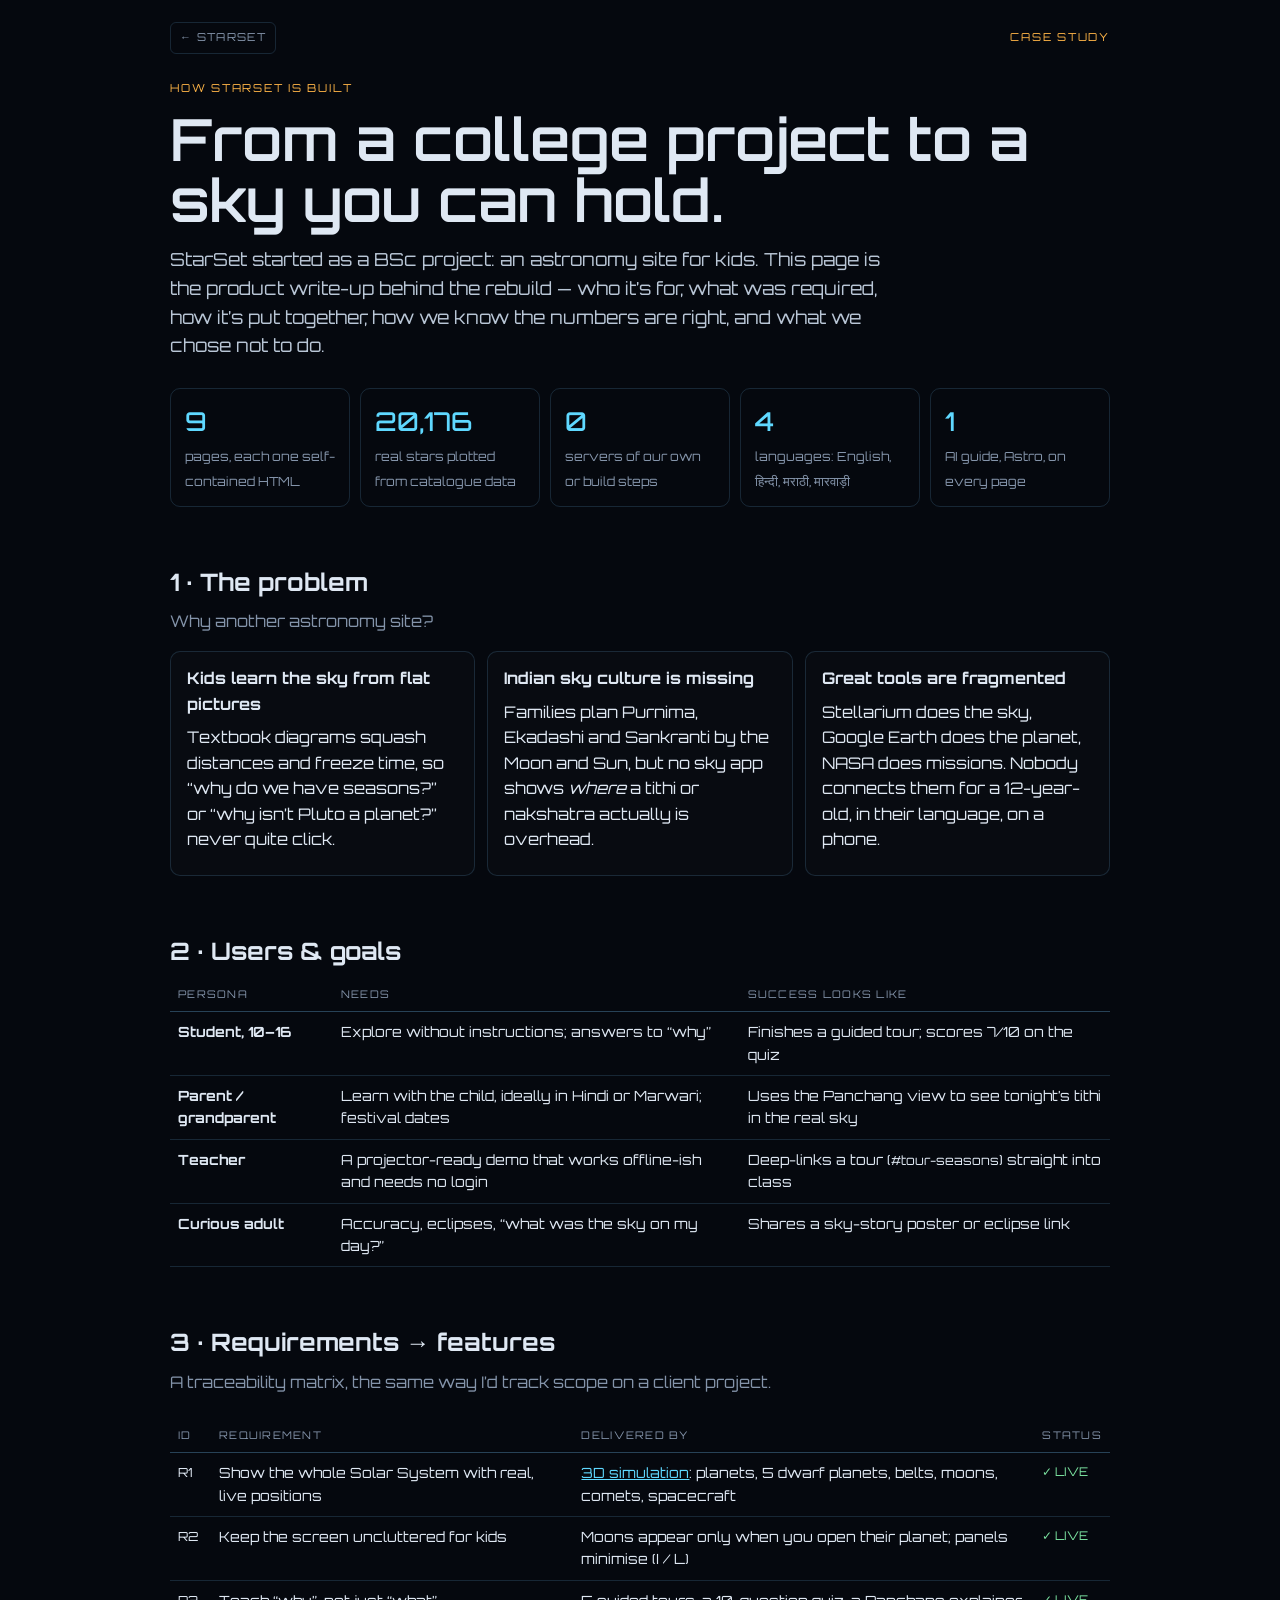
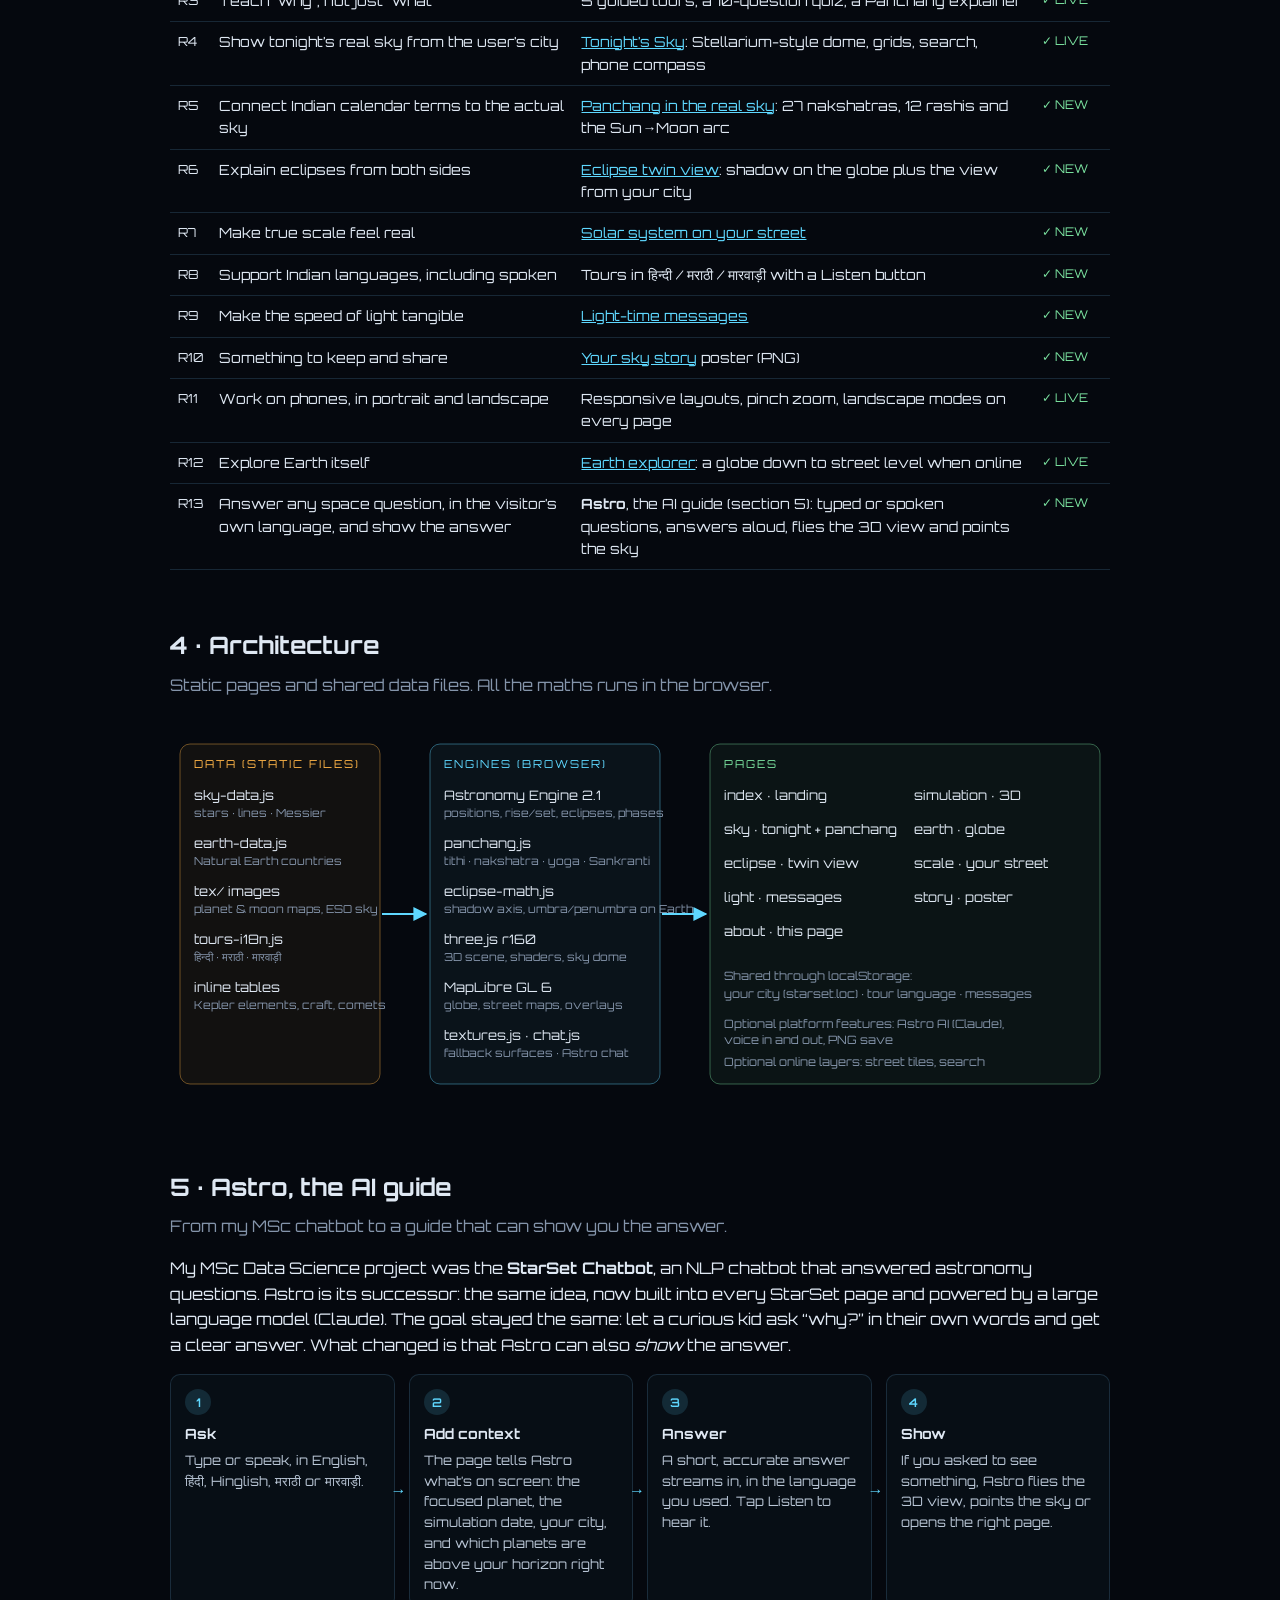
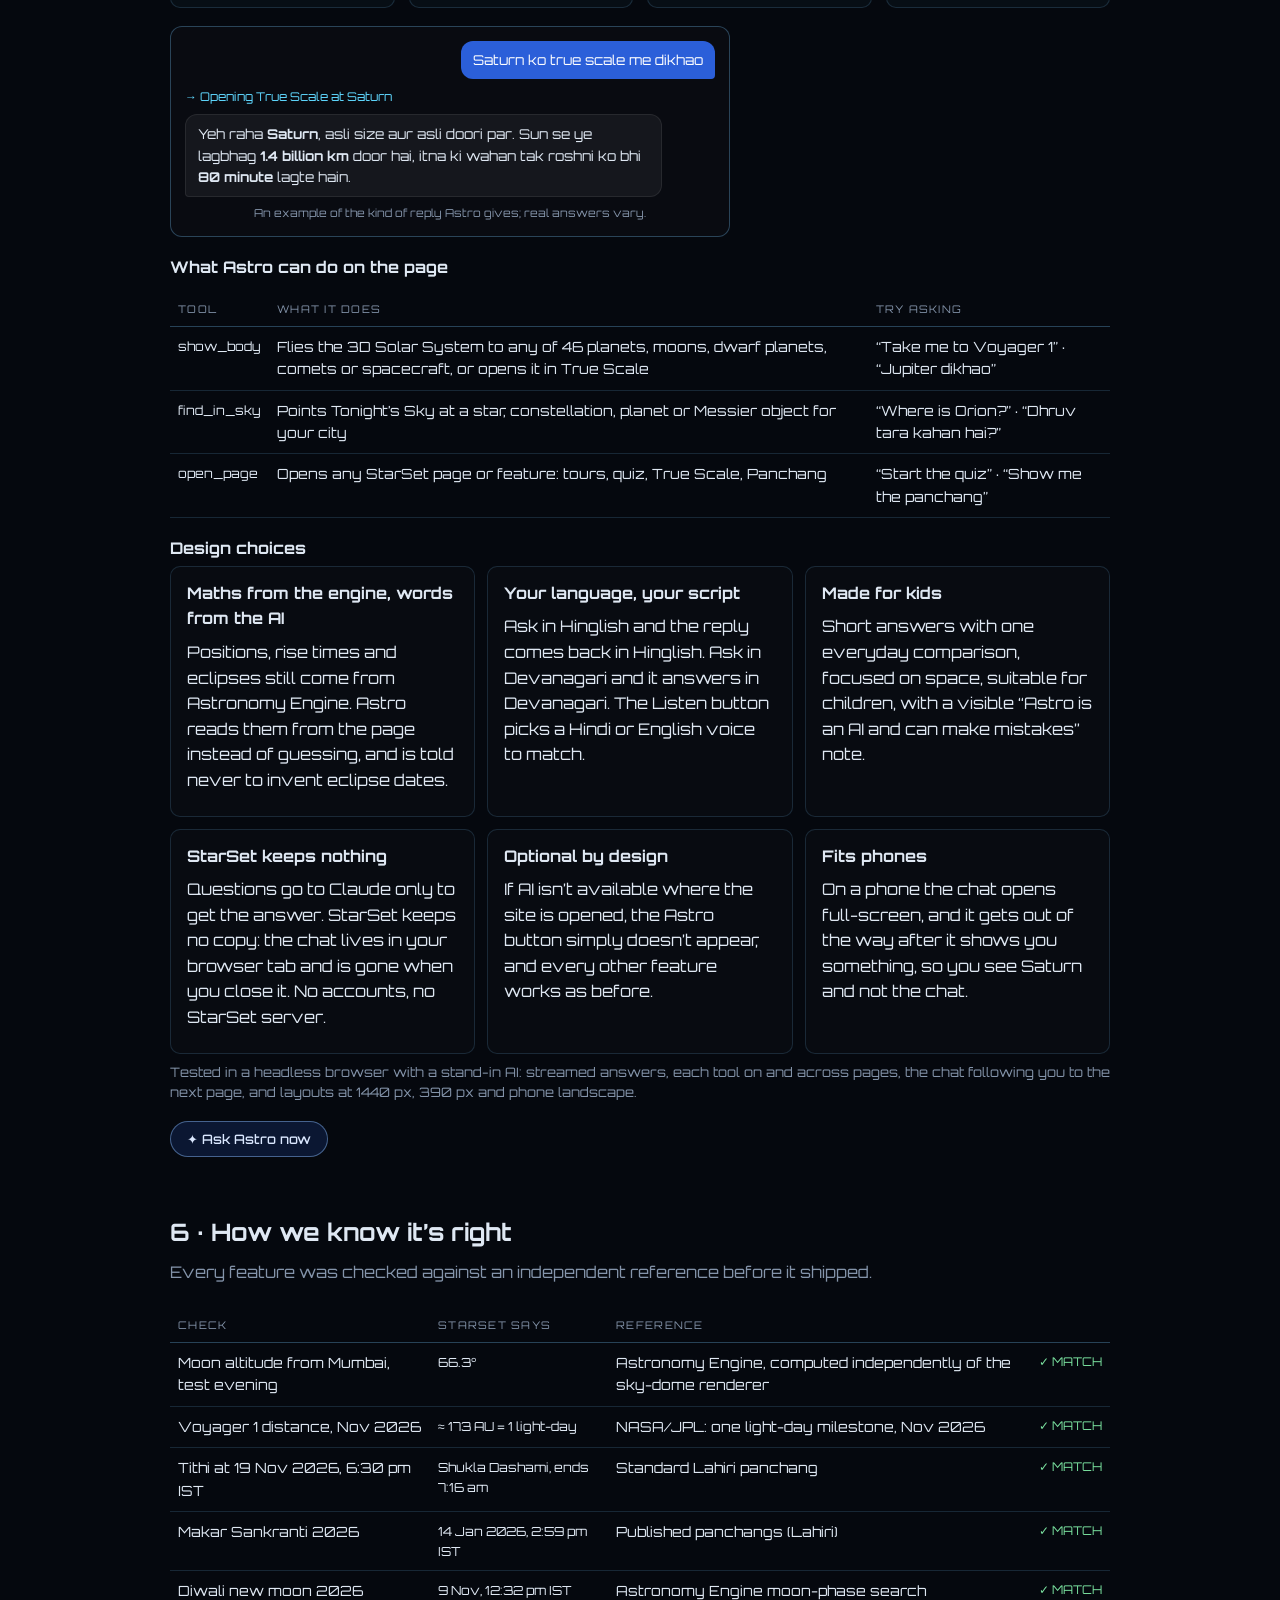
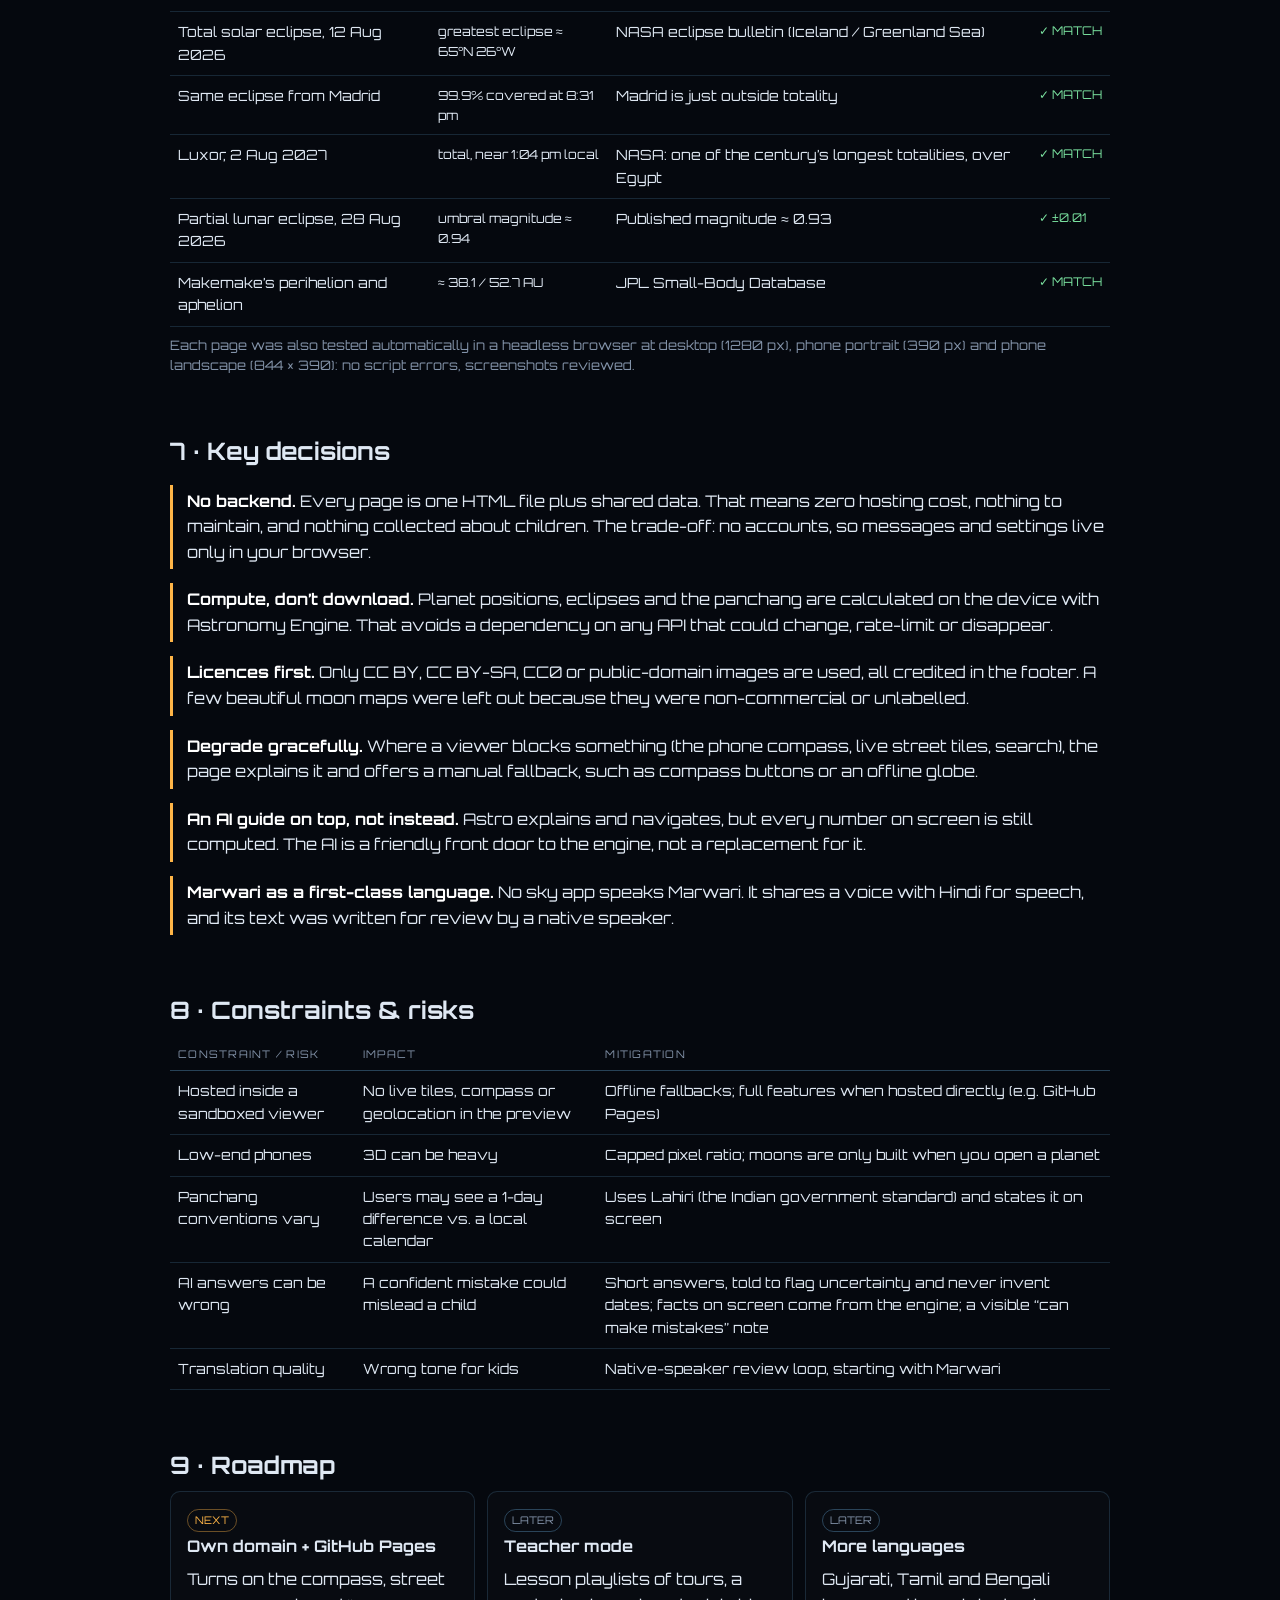
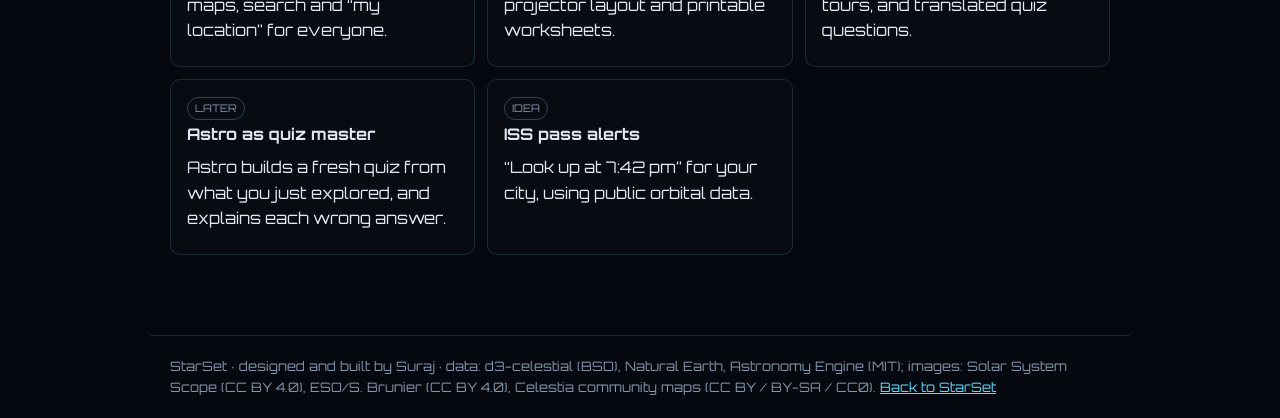
==== about.html @ 1d3ebfc8 "StarSet: educational astronomy website 3D Solar System at real positions, True Scale mode, Tonight's" ====
<!DOCTYPE html>
<html lang="en">
<head>
<meta charset="utf-8">
<meta name="viewport" content="width=device-width, initial-scale=1">
<title>How StarSet is built — a case study</title>
<link rel="preconnect" href="https://fonts.googleapis.com">
<link rel="preconnect" href="https://fonts.gstatic.com" crossorigin>
<link href="https://fonts.googleapis.com/css2?family=Orbitron:wght@400;500;600;700;800;900&display=swap" rel="stylesheet">
<style>
:root{--line:rgba(120,200,255,.16);--line2:rgba(120,200,255,.3);--amber:#ffb547;--cyan:#5fd8ff;--green:#7be3a0;--text:#dfe8f3;--muted:#8494aa;
  --mono:'Orbitron',sans-serif;--sans:'Orbitron',sans-serif}
*{box-sizing:border-box;margin:0;padding:0}
body{background:#05080e;color:var(--text);font-family:var(--sans);line-height:1.6}
a{color:var(--cyan)}
header{max-width:980px;margin:0 auto;padding:22px 20px 10px;display:flex;gap:10px;align-items:center}
.nb{font-family:var(--mono);font-size:11px;letter-spacing:.12em;color:var(--muted);text-decoration:none;padding:6px 9px;border:1px solid var(--line);border-radius:6px}
main{max-width:980px;margin:0 auto;padding:10px 20px 80px}
.tag{font-family:var(--mono);font-size:11px;letter-spacing:.16em;text-transform:uppercase;color:var(--amber)}
h1{font-family:Orbitron,sans-serif;font-weight:600;font-size:clamp(34px,6vw,58px);line-height:1.05;margin:10px 0 14px}
.lede{font-size:18px;color:#b9c6d6;max-width:720px}
h2{font-size:24px;margin:56px 0 6px} h2+p.sub{color:var(--muted);margin-bottom:16px}
h3{font-size:16px;margin:18px 0 4px}
p{margin:8px 0} ul{margin:8px 0 8px 20px}
.kpis{display:grid;grid-template-columns:repeat(auto-fit,minmax(150px,1fr));gap:10px;margin:28px 0}
.kpi{border:1px solid var(--line);border-radius:10px;padding:12px 14px}
.kpi b{display:block;font-family:var(--mono);font-size:26px;color:var(--cyan);font-weight:500}
.kpi span{font-size:12.5px;color:var(--muted)}
.cards{display:grid;grid-template-columns:repeat(auto-fit,minmax(260px,1fr));gap:12px}
.card{border:1px solid var(--line);border-radius:10px;padding:14px 16px;background:rgba(255,255,255,.015)}
.card h3{margin-top:0}
table{width:100%;border-collapse:collapse;font-size:14px;margin-top:8px}
th{font-family:var(--mono);font-size:10.5px;letter-spacing:.12em;text-transform:uppercase;color:var(--muted);text-align:left;font-weight:400;padding:8px;border-bottom:1px solid var(--line2)}
td{padding:9px 8px;border-bottom:1px solid var(--line);vertical-align:top}
td code,.mono{font-family:var(--mono);font-size:12.5px}
.ok{color:var(--green);font-family:var(--mono);font-size:12px;white-space:nowrap}
.scroll{overflow-x:auto}
.pill{display:inline-block;font-family:var(--mono);font-size:10.5px;padding:2px 7px;border-radius:20px;border:1px solid var(--line2);color:var(--muted);margin:2px 4px 2px 0}
.pill.m{color:var(--amber);border-color:rgba(255,181,71,.4)}
svg text{font-family:var(--sans)}
.dec{border-left:3px solid var(--amber);padding:4px 0 4px 14px;margin:14px 0}
.dec b{color:#fff}

.flow{display:grid;grid-template-columns:repeat(4,1fr);gap:14px;margin:16px 0 6px;counter-reset:st}
.step{position:relative;border:1px solid var(--line);border-radius:10px;padding:14px 14px 12px;background:rgba(95,216,255,.03)}
.step::before{counter-increment:st;content:counter(st);display:grid;place-items:center;width:26px;height:26px;border-radius:50%;background:rgba(95,216,255,.14);color:var(--cyan);font:600 12px var(--mono);margin-bottom:8px}
.step:not(:last-child)::after{content:'→';position:absolute;right:-13px;top:50%;transform:translateY(-50%);color:var(--cyan);font-size:16px}
.step h3{margin:0 0 4px;font-size:14px} .step p{margin:0;font-size:13px;color:#b9c6d6}
.chatdemo{margin:18px 0 8px;border:1px solid var(--line2);border-radius:12px;padding:14px;background:rgba(10,13,19,.8);max-width:560px;display:flex;flex-direction:column;gap:8px;font-size:13.5px}
.chatdemo .q{align-self:flex-end;background:#2b5fd9;color:#fff;padding:8px 12px;border-radius:12px 12px 4px 12px;max-width:85%}
.chatdemo .did{color:var(--cyan);font-size:12px} .chatdemo .a{align-self:flex-start;background:rgba(255,255,255,.05);border:1px solid rgba(255,255,255,.08);padding:8px 12px;border-radius:12px 12px 12px 4px;max-width:90%}
.chatdemo small{color:var(--muted);font-size:11px;text-align:center}
.tryastro{display:inline-flex;align-items:center;gap:8px;margin-top:10px;padding:9px 16px;border-radius:999px;border:1px solid rgba(140,190,255,.45);background:rgba(43,95,217,.18);color:#dbe8ff;font:500 13px var(--sans);cursor:pointer}
.tryastro:hover{background:rgba(43,95,217,.32)}
@media (max-width:760px){ .flow{grid-template-columns:1fr 1fr} .step:nth-child(2)::after{display:none} }
@media (max-width:460px){ .flow{grid-template-columns:1fr} .step::after{display:none} }
footer{max-width:980px;margin:0 auto;padding:20px;color:var(--muted);font-size:13px;border-top:1px solid var(--line)}
</style>
<style>@view-transition{navigation:auto}::view-transition-old(root),::view-transition-new(root){animation-duration:.28s}</style>
<script type="speculationrules">{"prefetch":[{"source":"document","where":{"href_matches":"*.html"},"eagerness":"moderate"}]}</script>
<script src="perf.js" defer></script>
<script src="chat.js" defer></script>
</head>
<body>
<header><a class="nb" href="index.html">← STARSET</a><span class="tag" style="margin-left:auto">Case study</span></header>
<main>
  <span class="tag">How StarSet is built</span>
  <h1>From a college project to a sky you can hold.</h1>
  <p class="lede">StarSet started as a BSc project: an astronomy site for kids. This page is the product write-up behind the rebuild — who it’s for, what was required, how it’s put together, how we know the numbers are right, and what we chose not to do.</p>

  <div class="kpis">
    <div class="kpi"><b>9</b><span>pages, each one self-contained HTML</span></div>
    <div class="kpi"><b>20,176</b><span>real stars plotted from catalogue data</span></div>
    <div class="kpi"><b>0</b><span>servers of our own or build steps</span></div>
    <div class="kpi"><b>4</b><span>languages: English, हिन्दी, मराठी, मारवाड़ी</span></div>
    <div class="kpi"><b>1</b><span>AI guide, Astro, on every page</span></div>
  </div>

  <h2>1 · The problem</h2>
  <p class="sub">Why another astronomy site?</p>
  <div class="cards">
    <div class="card"><h3>Kids learn the sky from flat pictures</h3><p>Textbook diagrams squash distances and freeze time, so “why do we have seasons?” or “why isn’t Pluto a planet?” never quite click.</p></div>
    <div class="card"><h3>Indian sky culture is missing</h3><p>Families plan Purnima, Ekadashi and Sankranti by the Moon and Sun, but no sky app shows <i>where</i> a tithi or nakshatra actually is overhead.</p></div>
    <div class="card"><h3>Great tools are fragmented</h3><p>Stellarium does the sky, Google Earth does the planet, NASA does missions. Nobody connects them for a 12-year-old, in their language, on a phone.</p></div>
  </div>

  <h2>2 · Users & goals</h2>
  <table>
    <thead><tr><th>Persona</th><th>Needs</th><th>Success looks like</th></tr></thead>
    <tbody>
      <tr><td><b>Student, 10–16</b></td><td>Explore without instructions; answers to “why”</td><td>Finishes a guided tour; scores 7/10 on the quiz</td></tr>
      <tr><td><b>Parent / grandparent</b></td><td>Learn with the child, ideally in Hindi or Marwari; festival dates</td><td>Uses the Panchang view to see tonight’s tithi in the real sky</td></tr>
      <tr><td><b>Teacher</b></td><td>A projector-ready demo that works offline-ish and needs no login</td><td>Deep-links a tour (<code>#tour-seasons</code>) straight into class</td></tr>
      <tr><td><b>Curious adult</b></td><td>Accuracy, eclipses, “what was the sky on my day?”</td><td>Shares a sky-story poster or eclipse link</td></tr>
    </tbody>
  </table>

  <h2>3 · Requirements → features</h2>
  <p class="sub">A traceability matrix, the same way I’d track scope on a client project.</p>
  <div class="scroll"><table>
    <thead><tr><th>ID</th><th>Requirement</th><th>Delivered by</th><th>Status</th></tr></thead>
    <tbody>
      <tr><td class="mono">R1</td><td>Show the whole Solar System with real, live positions</td><td><a href="simulation.html">3D simulation</a>: planets, 5 dwarf planets, belts, moons, comets, spacecraft</td><td class="ok">✓ LIVE</td></tr>
      <tr><td class="mono">R2</td><td>Keep the screen uncluttered for kids</td><td>Moons appear only when you open their planet; panels minimise (I / L)</td><td class="ok">✓ LIVE</td></tr>
      <tr><td class="mono">R3</td><td>Teach “why”, not just “what”</td><td>5 guided tours, a 10-question quiz, a Panchang explainer</td><td class="ok">✓ LIVE</td></tr>
      <tr><td class="mono">R4</td><td>Show tonight’s real sky from the user’s city</td><td><a href="sky.html">Tonight’s Sky</a>: Stellarium-style dome, grids, search, phone compass</td><td class="ok">✓ LIVE</td></tr>
      <tr><td class="mono">R5</td><td>Connect Indian calendar terms to the actual sky</td><td><a href="sky.html#panchang">Panchang in the real sky</a>: 27 nakshatras, 12 rashis and the Sun→Moon arc</td><td class="ok">✓ NEW</td></tr>
      <tr><td class="mono">R6</td><td>Explain eclipses from both sides</td><td><a href="eclipse.html">Eclipse twin view</a>: shadow on the globe plus the view from your city</td><td class="ok">✓ NEW</td></tr>
      <tr><td class="mono">R7</td><td>Make true scale feel real</td><td><a href="scale.html">Solar system on your street</a></td><td class="ok">✓ NEW</td></tr>
      <tr><td class="mono">R8</td><td>Support Indian languages, including spoken</td><td>Tours in हिन्दी / मराठी / मारवाड़ी with a Listen button</td><td class="ok">✓ NEW</td></tr>
      <tr><td class="mono">R9</td><td>Make the speed of light tangible</td><td><a href="light.html">Light-time messages</a></td><td class="ok">✓ NEW</td></tr>
      <tr><td class="mono">R10</td><td>Something to keep and share</td><td><a href="story.html">Your sky story</a> poster (PNG)</td><td class="ok">✓ NEW</td></tr>
      <tr><td class="mono">R11</td><td>Work on phones, in portrait and landscape</td><td>Responsive layouts, pinch zoom, landscape modes on every page</td><td class="ok">✓ LIVE</td></tr>
      <tr><td class="mono">R12</td><td>Explore Earth itself</td><td><a href="earth.html">Earth explorer</a>: a globe down to street level when online</td><td class="ok">✓ LIVE</td></tr>
      <tr><td class="mono">R13</td><td>Answer any space question, in the visitor’s own language, and show the answer</td><td><b>Astro</b>, the AI guide (section 5): typed or spoken questions, answers aloud, flies the 3D view and points the sky</td><td class="ok">✓ NEW</td></tr>
    </tbody>
  </table></div>

  <h2>4 · Architecture</h2>
  <p class="sub">Static pages and shared data files. All the maths runs in the browser.</p>
  <svg viewBox="0 0 940 380" role="img" aria-label="Architecture diagram" style="width:100%;height:auto;margin-top:10px">
    <defs><marker id="ar" viewBox="0 0 10 10" refX="9" refY="5" markerWidth="7" markerHeight="7" orient="auto"><path d="M0,0L10,5L0,10z" fill="#5fd8ff"/></marker></defs>
    <g font-size="13" fill="#dfe8f3">
      <rect x="10" y="20" width="200" height="340" rx="10" fill="rgba(255,181,71,.05)" stroke="rgba(255,181,71,.4)"/>
      <text x="24" y="44" fill="#ffb547" font-family="Orbitron" font-size="11" letter-spacing="2">DATA (STATIC FILES)</text>
      <text x="24" y="76">sky-data.js</text><text x="24" y="93" fill="#8494aa" font-size="11">stars · lines · Messier</text>
      <text x="24" y="124">earth-data.js</text><text x="24" y="141" fill="#8494aa" font-size="11">Natural Earth countries</text>
      <text x="24" y="172">tex/ images</text><text x="24" y="189" fill="#8494aa" font-size="11">planet & moon maps, ESO sky</text>
      <text x="24" y="220">tours-i18n.js</text><text x="24" y="237" fill="#8494aa" font-size="11">हिन्दी · मराठी · मारवाड़ी</text>
      <text x="24" y="268">inline tables</text><text x="24" y="285" fill="#8494aa" font-size="11">Kepler elements, craft, comets</text>

      <rect x="260" y="20" width="230" height="340" rx="10" fill="rgba(95,216,255,.05)" stroke="rgba(95,216,255,.4)"/>
      <text x="274" y="44" fill="#5fd8ff" font-family="Orbitron" font-size="11" letter-spacing="2">ENGINES (BROWSER)</text>
      <text x="274" y="76">Astronomy Engine 2.1</text><text x="274" y="93" fill="#8494aa" font-size="11">positions, rise/set, eclipses, phases</text>
      <text x="274" y="124">panchang.js</text><text x="274" y="141" fill="#8494aa" font-size="11">tithi · nakshatra · yoga · Sankranti</text>
      <text x="274" y="172">eclipse-math.js</text><text x="274" y="189" fill="#8494aa" font-size="11">shadow axis, umbra/penumbra on Earth</text>
      <text x="274" y="220">three.js r160</text><text x="274" y="237" fill="#8494aa" font-size="11">3D scene, shaders, sky dome</text>
      <text x="274" y="268">MapLibre GL 6</text><text x="274" y="285" fill="#8494aa" font-size="11">globe, street maps, overlays</text>
      <text x="274" y="316">textures.js · chat.js</text><text x="274" y="333" fill="#8494aa" font-size="11">fallback surfaces · Astro chat</text>

      <rect x="540" y="20" width="390" height="340" rx="10" fill="rgba(123,227,160,.05)" stroke="rgba(123,227,160,.4)"/>
      <text x="554" y="44" fill="#7be3a0" font-family="Orbitron" font-size="11" letter-spacing="2">PAGES</text>
      <g font-size="13">
        <text x="554" y="76">index · landing</text><text x="744" y="76">simulation · 3D</text>
        <text x="554" y="110">sky · tonight + panchang</text><text x="744" y="110">earth · globe</text>
        <text x="554" y="144">eclipse · twin view</text><text x="744" y="144">scale · your street</text>
        <text x="554" y="178">light · messages</text><text x="744" y="178">story · poster</text>
        <text x="554" y="212">about · this page</text>
      </g>
      <text x="554" y="256" fill="#8494aa" font-size="11.5">Shared through localStorage:</text>
      <text x="554" y="274" fill="#8494aa" font-size="11.5">your city (starset.loc) · tour language · messages</text>
      <text x="554" y="304" fill="#8494aa" font-size="11.5">Optional platform features: Astro AI (Claude),</text><text x="554" y="320" fill="#8494aa" font-size="11.5">voice in and out, PNG save</text>
      <text x="554" y="342" fill="#8494aa" font-size="11.5">Optional online layers: street tiles, search</text>
      <path d="M212 190 L256 190" stroke="#5fd8ff" stroke-width="2" marker-end="url(#ar)"/>
      <path d="M492 190 L536 190" stroke="#5fd8ff" stroke-width="2" marker-end="url(#ar)"/>
    </g>
  </svg>

  <h2>5 · Astro, the AI guide</h2>
  <p class="sub">From my MSc chatbot to a guide that can show you the answer.</p>
  <p>My MSc Data Science project was the <b>StarSet Chatbot</b>, an NLP chatbot that answered astronomy questions. Astro is its successor: the same idea, now built into every StarSet page and powered by a large language model (Claude). The goal stayed the same: let a curious kid ask “why?” in their own words and get a clear answer. What changed is that Astro can also <i>show</i> the answer.</p>

  <div class="flow">
    <div class="step"><h3>Ask</h3><p>Type or speak, in English, हिंदी, Hinglish, मराठी or मारवाड़ी.</p></div>
    <div class="step"><h3>Add context</h3><p>The page tells Astro what’s on screen: the focused planet, the simulation date, your city, and which planets are above your horizon right now.</p></div>
    <div class="step"><h3>Answer</h3><p>A short, accurate answer streams in, in the language you used. Tap Listen to hear it.</p></div>
    <div class="step"><h3>Show</h3><p>If you asked to see something, Astro flies the 3D view, points the sky or opens the right page.</p></div>
  </div>

  <div class="chatdemo" aria-label="Example conversation">
    <div class="q">Saturn ko true scale me dikhao</div>
    <div class="did">→ Opening True Scale at Saturn</div>
    <div class="a">Yeh raha <b>Saturn</b>, asli size aur asli doori par. Sun se ye lagbhag <b>1.4 billion km</b> door hai, itna ki wahan tak roshni ko bhi <b>80 minute</b> lagte hain.</div>
    <small>An example of the kind of reply Astro gives; real answers vary.</small>
  </div>

  <h3>What Astro can do on the page</h3>
  <div class="scroll"><table>
    <thead><tr><th>Tool</th><th>What it does</th><th>Try asking</th></tr></thead>
    <tbody>
      <tr><td class="mono">show_body</td><td>Flies the 3D Solar System to any of 46 planets, moons, dwarf planets, comets or spacecraft, or opens it in True Scale</td><td>“Take me to Voyager 1” · “Jupiter dikhao”</td></tr>
      <tr><td class="mono">find_in_sky</td><td>Points Tonight’s Sky at a star, constellation, planet or Messier object for your city</td><td>“Where is Orion?” · “Dhruv tara kahan hai?”</td></tr>
      <tr><td class="mono">open_page</td><td>Opens any StarSet page or feature: tours, quiz, True Scale, Panchang</td><td>“Start the quiz” · “Show me the panchang”</td></tr>
    </tbody>
  </table></div>

  <h3>Design choices</h3>
  <div class="cards">
    <div class="card"><h3>Maths from the engine, words from the AI</h3><p>Positions, rise times and eclipses still come from Astronomy Engine. Astro reads them from the page instead of guessing, and is told never to invent eclipse dates.</p></div>
    <div class="card"><h3>Your language, your script</h3><p>Ask in Hinglish and the reply comes back in Hinglish. Ask in Devanagari and it answers in Devanagari. The Listen button picks a Hindi or English voice to match.</p></div>
    <div class="card"><h3>Made for kids</h3><p>Short answers with one everyday comparison, focused on space, suitable for children, with a visible “Astro is an AI and can make mistakes” note.</p></div>
    <div class="card"><h3>StarSet keeps nothing</h3><p>Questions go to Claude only to get the answer. StarSet keeps no copy: the chat lives in your browser tab and is gone when you close it. No accounts, no StarSet server.</p></div>
    <div class="card"><h3>Optional by design</h3><p>If AI isn’t available where the site is opened, the Astro button simply doesn’t appear, and every other feature works as before.</p></div>
    <div class="card"><h3>Fits phones</h3><p>On a phone the chat opens full-screen, and it gets out of the way after it shows you something, so you see Saturn and not the chat.</p></div>
  </div>
  <p style="color:var(--muted);font-size:13px">Tested in a headless browser with a stand-in AI: streamed answers, each tool on and across pages, the chat following you to the next page, and layouts at 1440 px, 390 px and phone landscape.</p>
  <button class="tryastro" id="tryAstro" hidden>✦ Ask Astro now</button>

  <h2>6 · How we know it’s right</h2>
  <p class="sub">Every feature was checked against an independent reference before it shipped.</p>
  <div class="scroll"><table>
    <thead><tr><th>Check</th><th>StarSet says</th><th>Reference</th><th></th></tr></thead>
    <tbody>
      <tr><td>Moon altitude from Mumbai, test evening</td><td class="mono">66.3°</td><td>Astronomy Engine, computed independently of the sky-dome renderer</td><td class="ok">✓ MATCH</td></tr>
      <tr><td>Voyager 1 distance, Nov 2026</td><td class="mono">≈ 173 AU = 1 light-day</td><td>NASA/JPL: one light-day milestone, Nov 2026</td><td class="ok">✓ MATCH</td></tr>
      <tr><td>Tithi at 19 Nov 2026, 6:30 pm IST</td><td class="mono">Shukla Dashami, ends 7:16 am</td><td>Standard Lahiri panchang</td><td class="ok">✓ MATCH</td></tr>
      <tr><td>Makar Sankranti 2026</td><td class="mono">14 Jan 2026, 2:59 pm IST</td><td>Published panchangs (Lahiri)</td><td class="ok">✓ MATCH</td></tr>
      <tr><td>Diwali new moon 2026</td><td class="mono">9 Nov, 12:32 pm IST</td><td>Astronomy Engine moon-phase search</td><td class="ok">✓ MATCH</td></tr>
      <tr><td>Total solar eclipse, 12 Aug 2026</td><td class="mono">greatest eclipse ≈ 65°N 26°W</td><td>NASA eclipse bulletin (Iceland / Greenland Sea)</td><td class="ok">✓ MATCH</td></tr>
      <tr><td>Same eclipse from Madrid</td><td class="mono">99.9% covered at 8:31 pm</td><td>Madrid is just outside totality</td><td class="ok">✓ MATCH</td></tr>
      <tr><td>Luxor, 2 Aug 2027</td><td class="mono">total, near 1:04 pm local</td><td>NASA: one of the century’s longest totalities, over Egypt</td><td class="ok">✓ MATCH</td></tr>
      <tr><td>Partial lunar eclipse, 28 Aug 2026</td><td class="mono">umbral magnitude ≈ 0.94</td><td>Published magnitude ≈ 0.93</td><td class="ok">✓ ±0.01</td></tr>
      <tr><td>Makemake’s perihelion and aphelion</td><td class="mono">≈ 38.1 / 52.7 AU</td><td>JPL Small-Body Database</td><td class="ok">✓ MATCH</td></tr>
    </tbody>
  </table></div>
  <p style="color:var(--muted);font-size:13px">Each page was also tested automatically in a headless browser at desktop (1280 px), phone portrait (390 px) and phone landscape (844 × 390): no script errors, screenshots reviewed.</p>

  <h2>7 · Key decisions</h2>
  <div class="dec"><b>No backend.</b> Every page is one HTML file plus shared data. That means zero hosting cost, nothing to maintain, and nothing collected about children. The trade-off: no accounts, so messages and settings live only in your browser.</div>
  <div class="dec"><b>Compute, don’t download.</b> Planet positions, eclipses and the panchang are calculated on the device with Astronomy Engine. That avoids a dependency on any API that could change, rate-limit or disappear.</div>
  <div class="dec"><b>Licences first.</b> Only CC BY, CC BY-SA, CC0 or public-domain images are used, all credited in the footer. A few beautiful moon maps were left out because they were non-commercial or unlabelled.</div>
  <div class="dec"><b>Degrade gracefully.</b> Where a viewer blocks something (the phone compass, live street tiles, search), the page explains it and offers a manual fallback, such as compass buttons or an offline globe.</div>
  <div class="dec"><b>An AI guide on top, not instead.</b> Astro explains and navigates, but every number on screen is still computed. The AI is a friendly front door to the engine, not a replacement for it.</div>
  <div class="dec"><b>Marwari as a first-class language.</b> No sky app speaks Marwari. It shares a voice with Hindi for speech, and its text was written for review by a native speaker.</div>

  <h2>8 · Constraints & risks</h2>
  <table>
    <thead><tr><th>Constraint / risk</th><th>Impact</th><th>Mitigation</th></tr></thead>
    <tbody>
      <tr><td>Hosted inside a sandboxed viewer</td><td>No live tiles, compass or geolocation in the preview</td><td>Offline fallbacks; full features when hosted directly (e.g. GitHub Pages)</td></tr>
      <tr><td>Low-end phones</td><td>3D can be heavy</td><td>Capped pixel ratio; moons are only built when you open a planet</td></tr>
      <tr><td>Panchang conventions vary</td><td>Users may see a 1-day difference vs. a local calendar</td><td>Uses Lahiri (the Indian government standard) and states it on screen</td></tr>
      <tr><td>AI answers can be wrong</td><td>A confident mistake could mislead a child</td><td>Short answers, told to flag uncertainty and never invent dates; facts on screen come from the engine; a visible “can make mistakes” note</td></tr>
      <tr><td>Translation quality</td><td>Wrong tone for kids</td><td>Native-speaker review loop, starting with Marwari</td></tr>
    </tbody>
  </table>

  <h2>9 · Roadmap</h2>
  <div class="cards">
    <div class="card"><span class="pill m">NEXT</span><h3>Own domain + GitHub Pages</h3><p>Turns on the compass, street maps, search and “my location” for everyone.</p></div>
    <div class="card"><span class="pill">LATER</span><h3>Teacher mode</h3><p>Lesson playlists of tours, a projector layout and printable worksheets.</p></div>
    <div class="card"><span class="pill">LATER</span><h3>More languages</h3><p>Gujarati, Tamil and Bengali tours, and translated quiz questions.</p></div>
    <div class="card"><span class="pill">LATER</span><h3>Astro as quiz master</h3><p>Astro builds a fresh quiz from what you just explored, and explains each wrong answer.</p></div>
    <div class="card"><span class="pill">IDEA</span><h3>ISS pass alerts</h3><p>“Look up at 7:42 pm” for your city, using public orbital data.</p></div>
  </div>
</main>
<script>/* show the "Ask Astro now" button only when the chat is available on this page */
(function w(n){ const f=document.getElementById('astroFab'), b=document.getElementById('tryAstro'); if(f&&f.classList.contains('on')&&window.__astroOpen){ b.hidden=false; b.onclick=()=>window.__astroOpen(); return; } if(n<40) setTimeout(()=>w(n+1),500); })(0);</script>
<footer>StarSet · designed and built by Suraj · data: d3-celestial (BSD), Natural Earth, Astronomy Engine (MIT); images: Solar System Scope (CC BY 4.0), ESO/S. Brunier (CC BY 4.0), Celestia community maps (CC BY / BY-SA / CC0). <a href="index.html">Back to StarSet</a></footer>
</body>
</html>
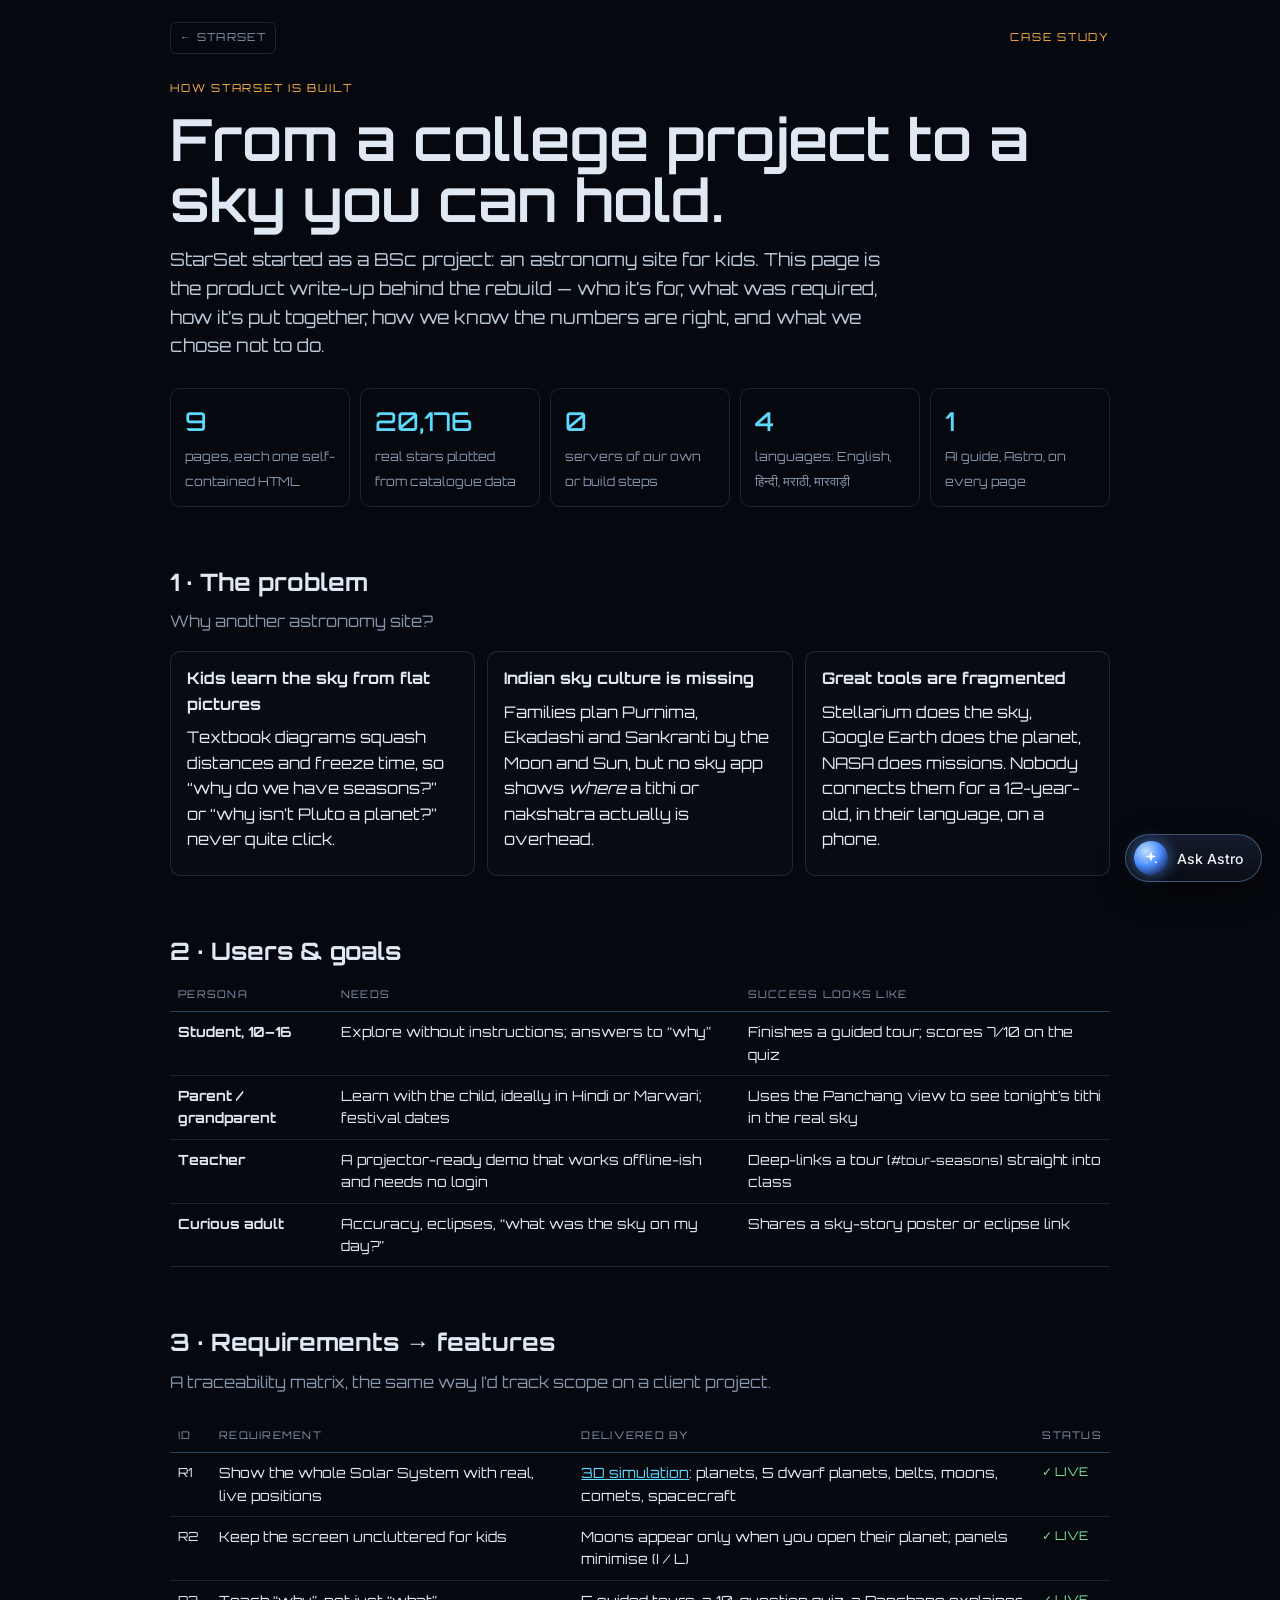
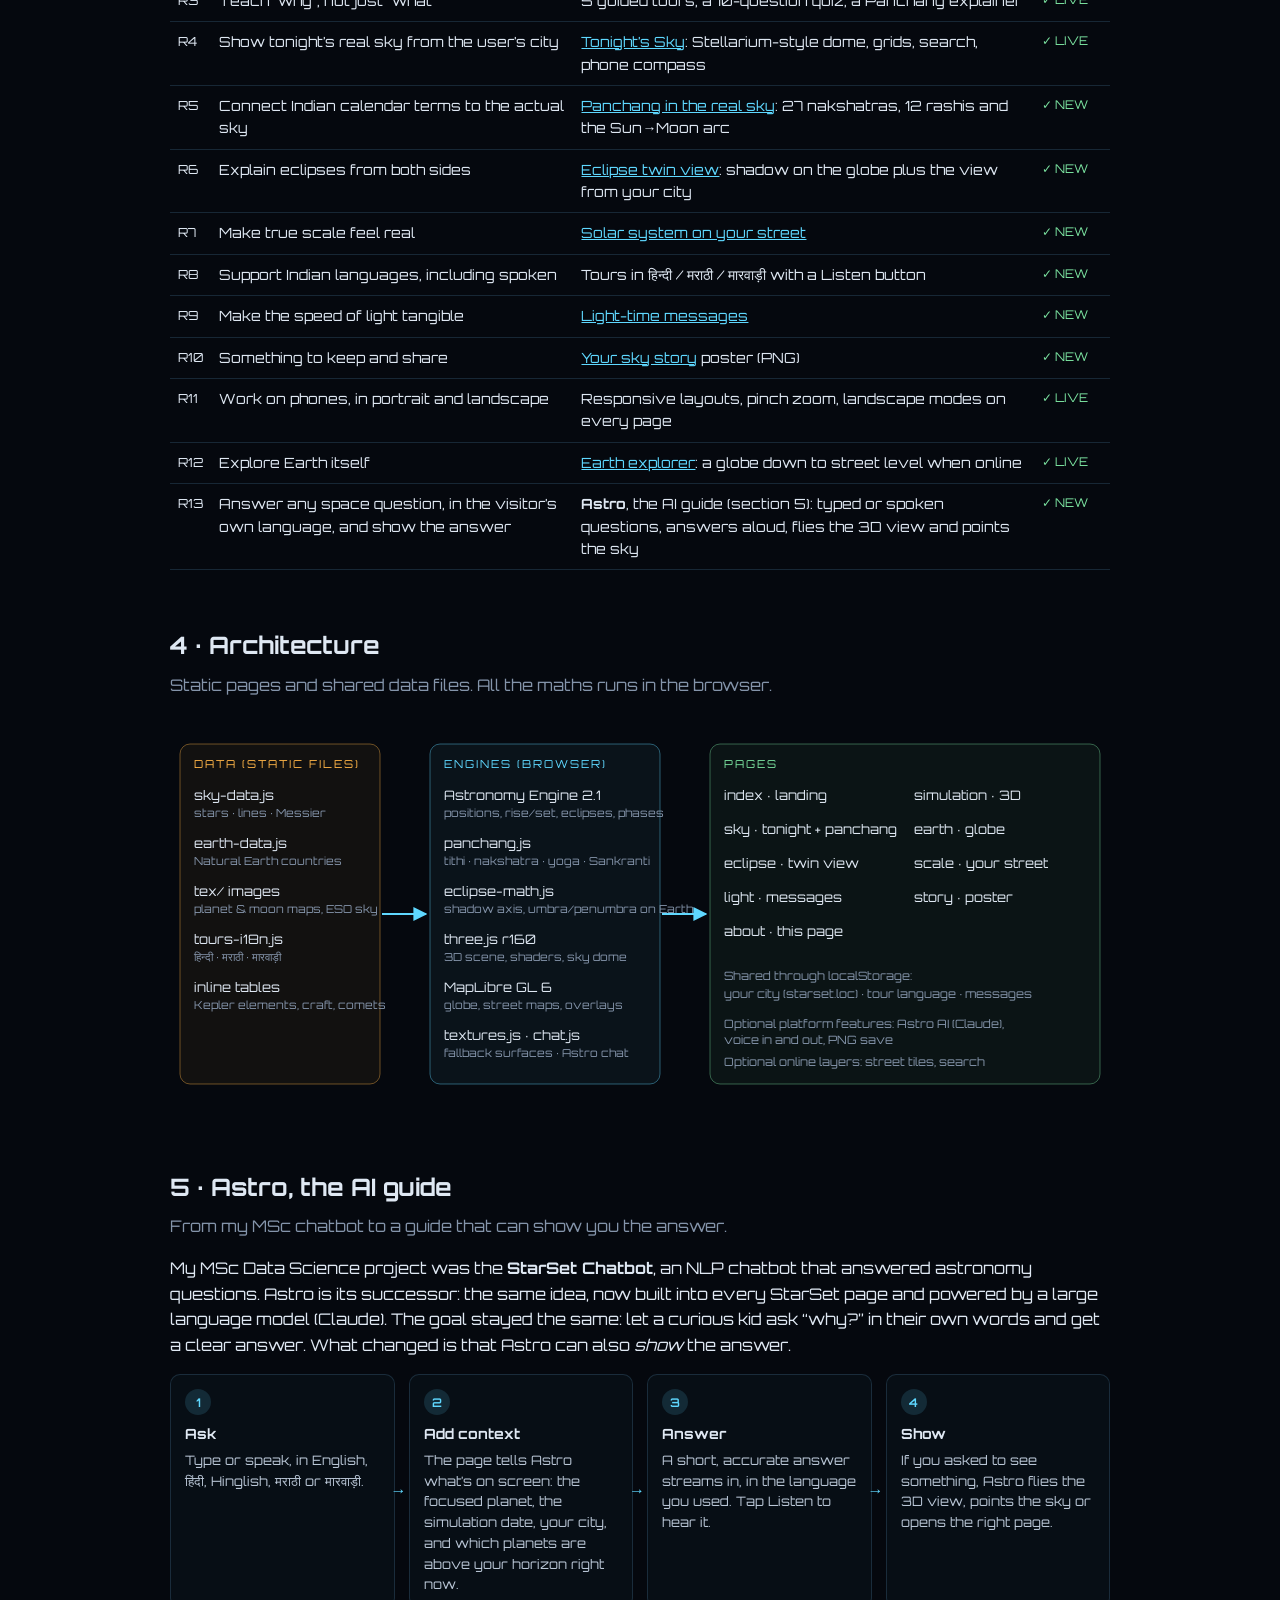
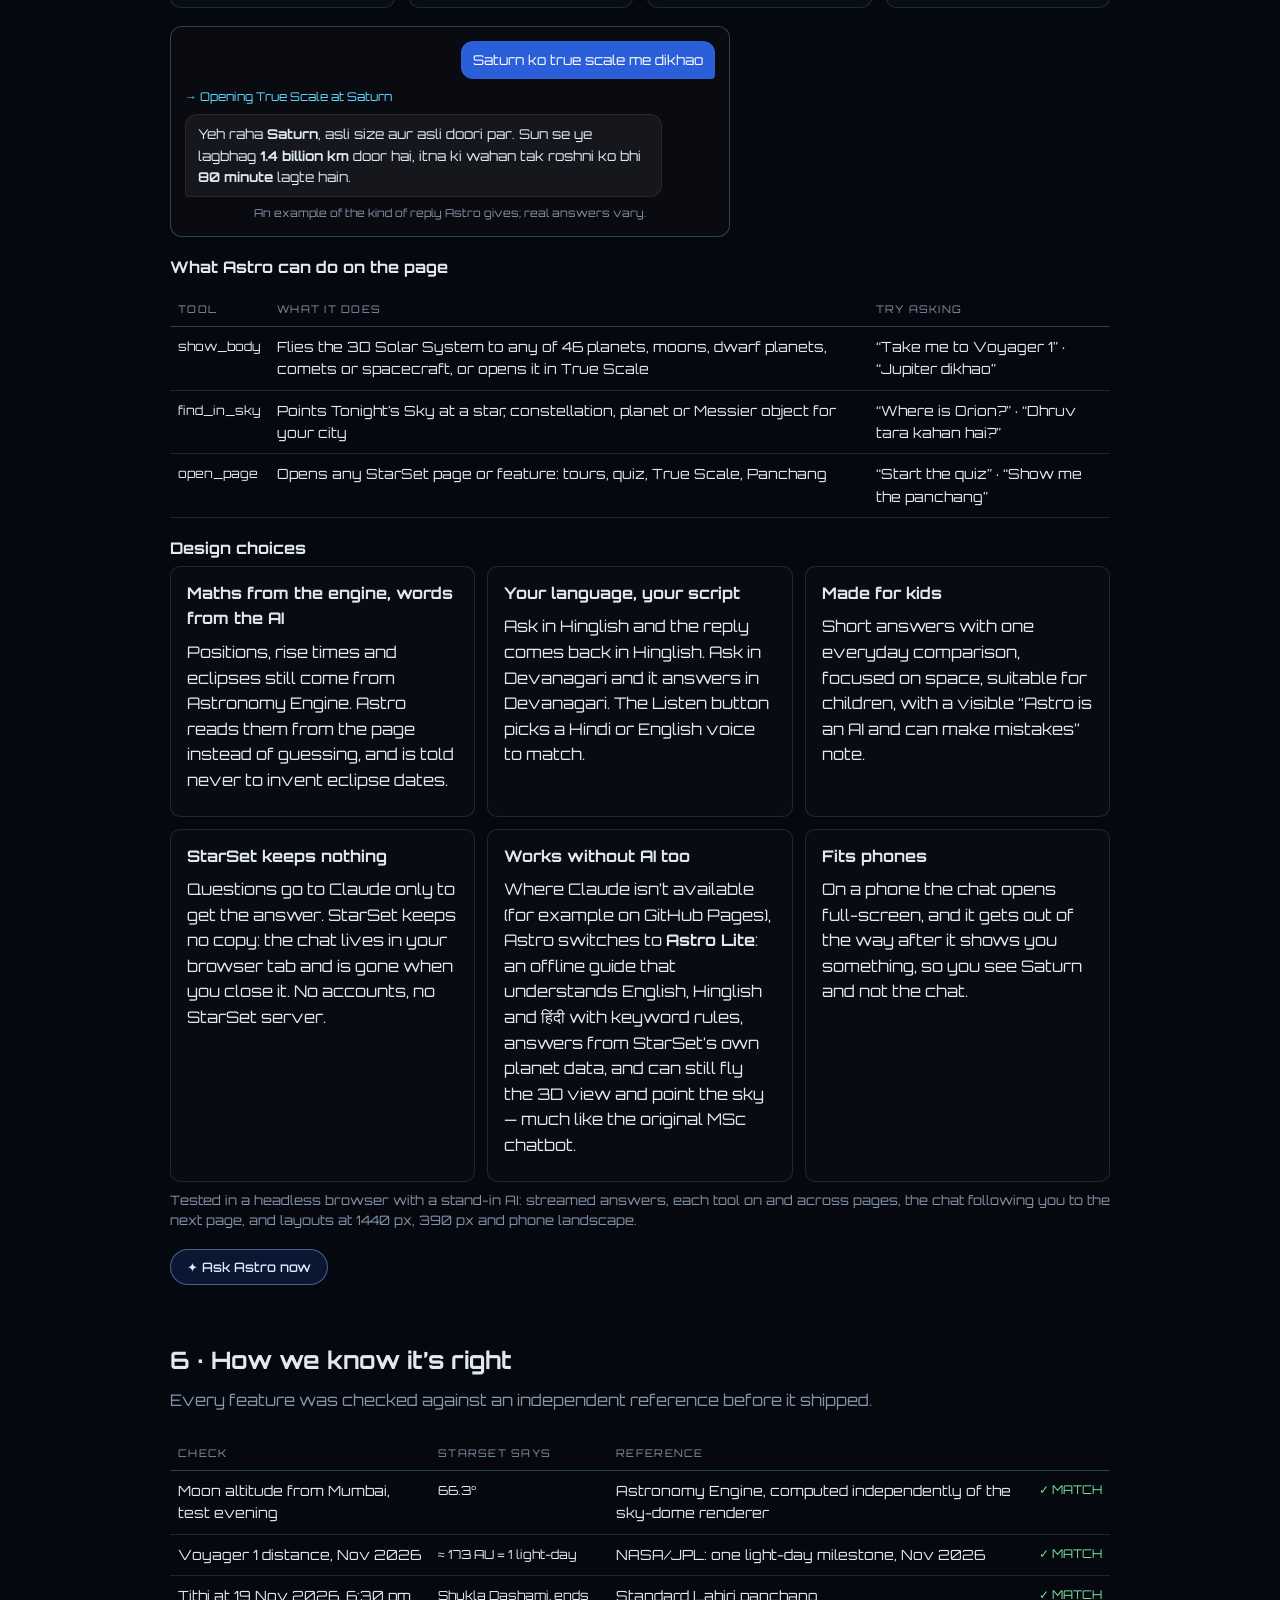
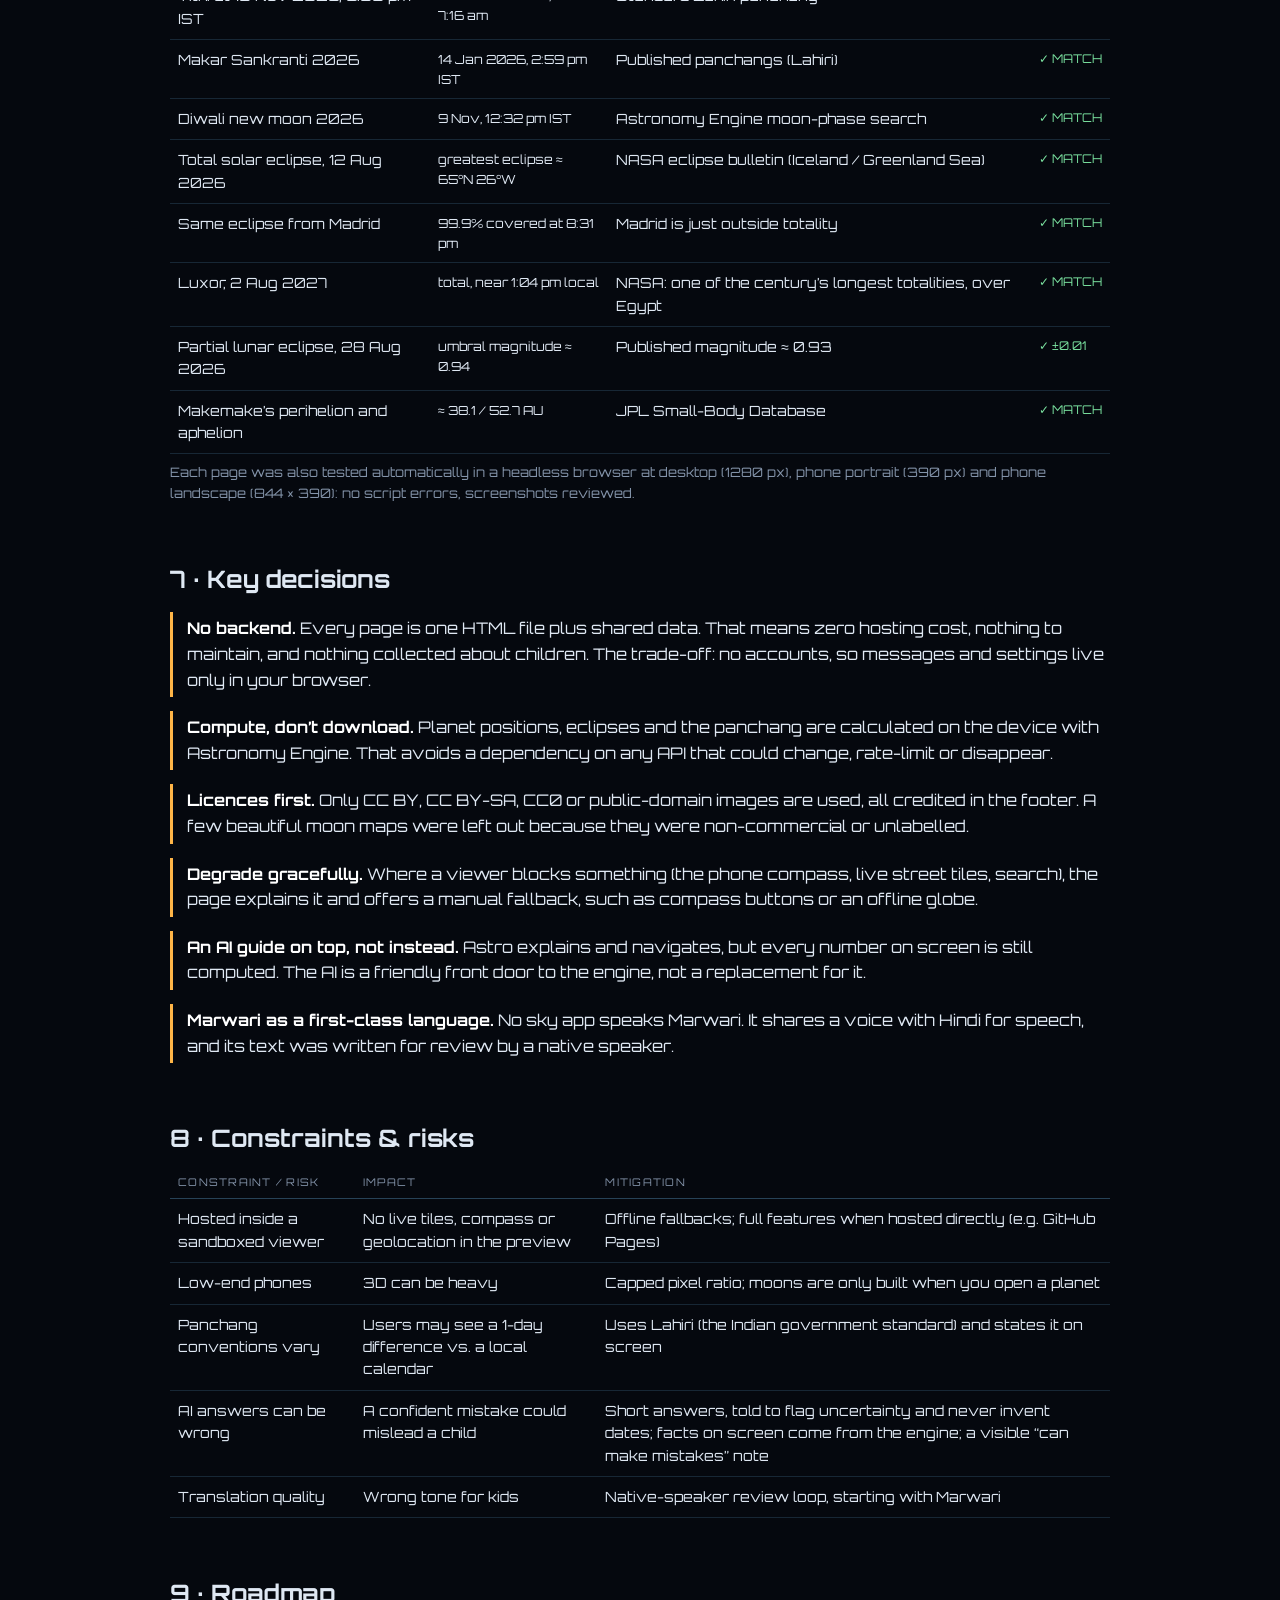
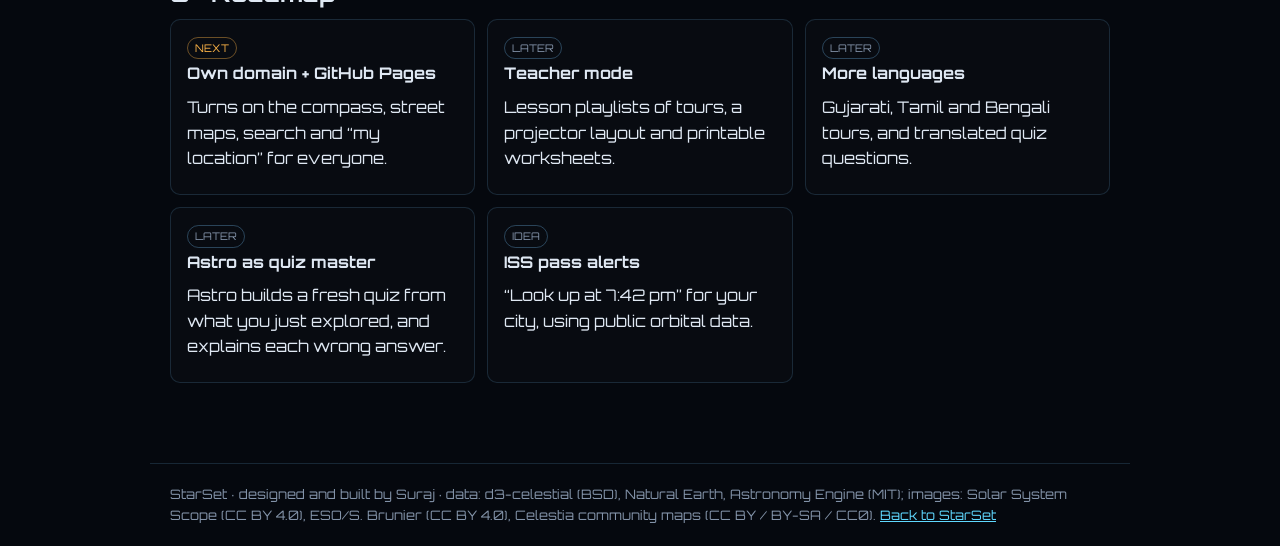
==== commit 11c105d7: "Real Milky Way orientation at infinity, sharper sky, and Astro Lite - Milky Way drawn at infinity (n" ====
--- a/about.html
+++ b/about.html
@@ -190,7 +190,7 @@
     <div class="card"><h3>Your language, your script</h3><p>Ask in Hinglish and the reply comes back in Hinglish. Ask in Devanagari and it answers in Devanagari. The Listen button picks a Hindi or English voice to match.</p></div>
     <div class="card"><h3>Made for kids</h3><p>Short answers with one everyday comparison, focused on space, suitable for children, with a visible “Astro is an AI and can make mistakes” note.</p></div>
     <div class="card"><h3>StarSet keeps nothing</h3><p>Questions go to Claude only to get the answer. StarSet keeps no copy: the chat lives in your browser tab and is gone when you close it. No accounts, no StarSet server.</p></div>
-    <div class="card"><h3>Optional by design</h3><p>If AI isn’t available where the site is opened, the Astro button simply doesn’t appear, and every other feature works as before.</p></div>
+    <div class="card"><h3>Works without AI too</h3><p>Where Claude isn’t available (for example on GitHub Pages), Astro switches to <b>Astro Lite</b>: an offline guide that understands English, Hinglish and हिंदी with keyword rules, answers from StarSet’s own planet data, and can still fly the 3D view and point the sky — much like the original MSc chatbot.</p></div>
     <div class="card"><h3>Fits phones</h3><p>On a phone the chat opens full-screen, and it gets out of the way after it shows you something, so you see Saturn and not the chat.</p></div>
   </div>
   <p style="color:var(--muted);font-size:13px">Tested in a headless browser with a stand-in AI: streamed answers, each tool on and across pages, the chat following you to the next page, and layouts at 1440 px, 390 px and phone landscape.</p>
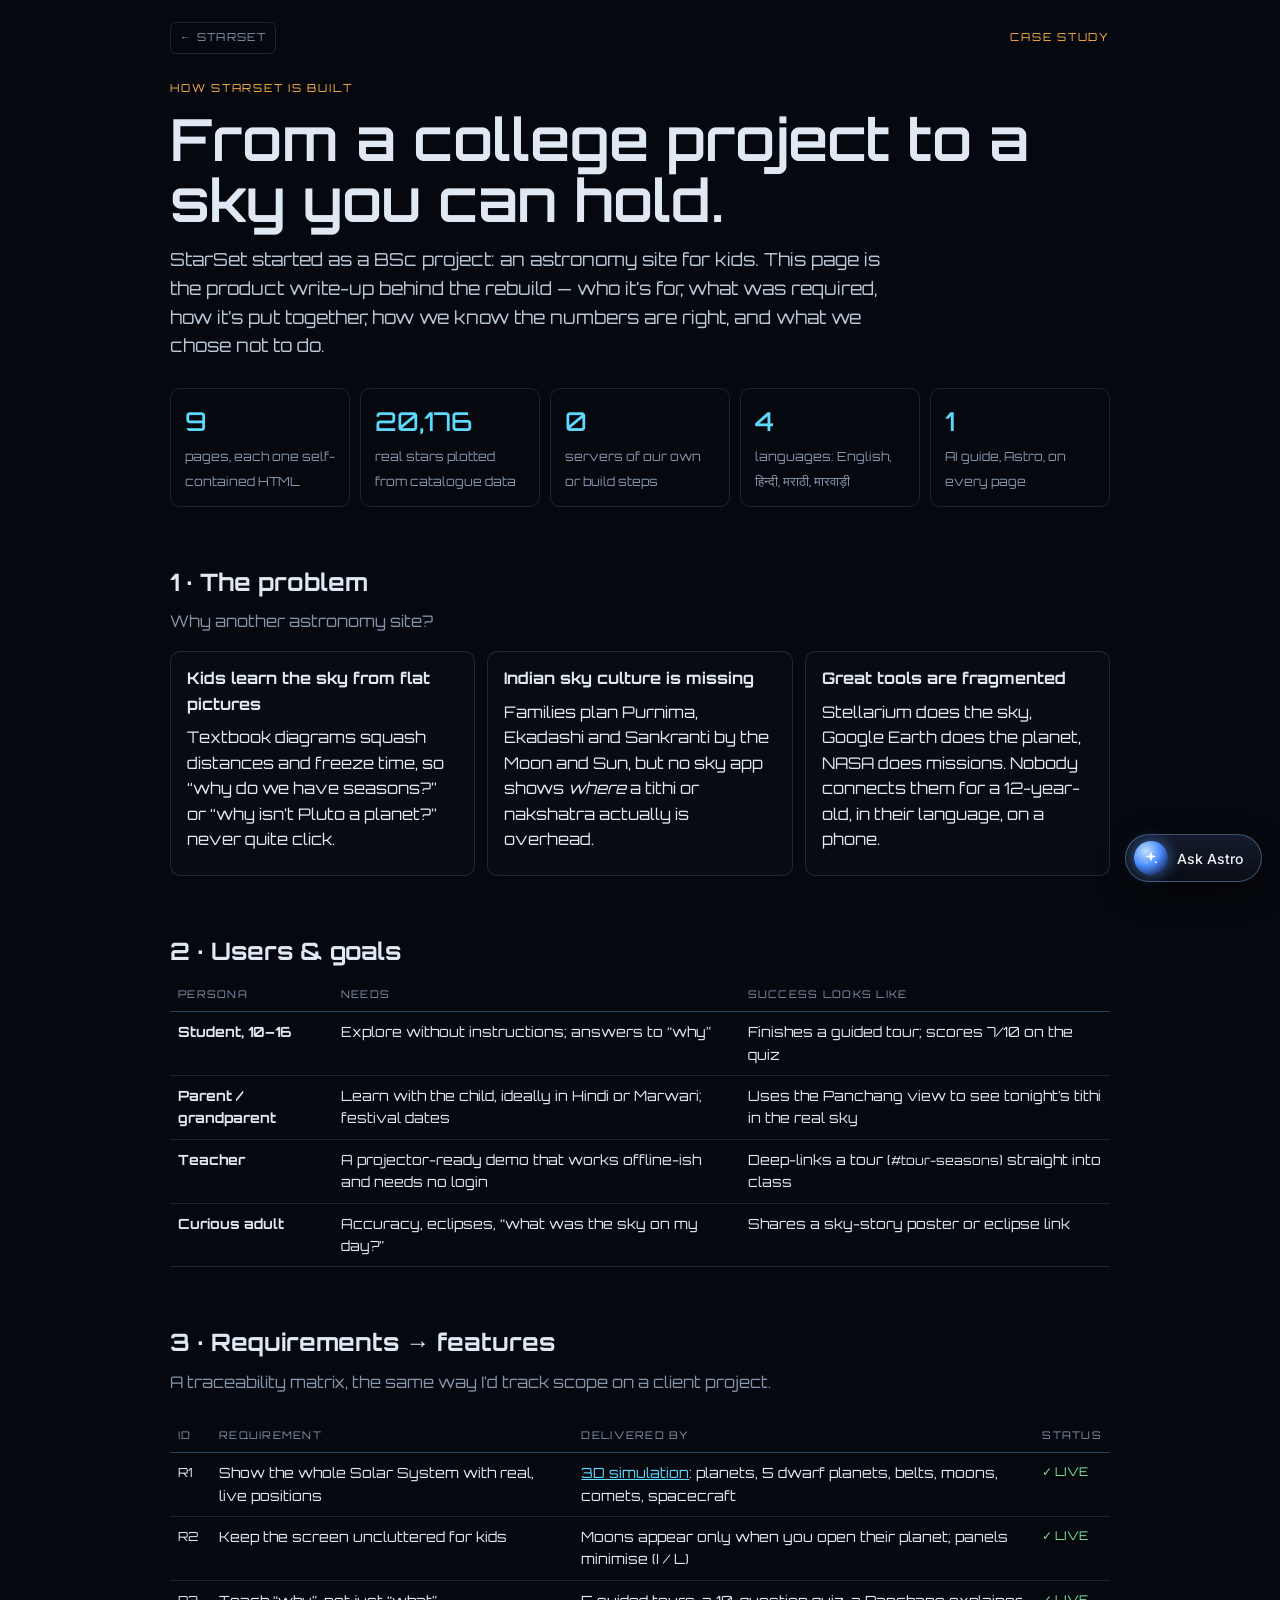
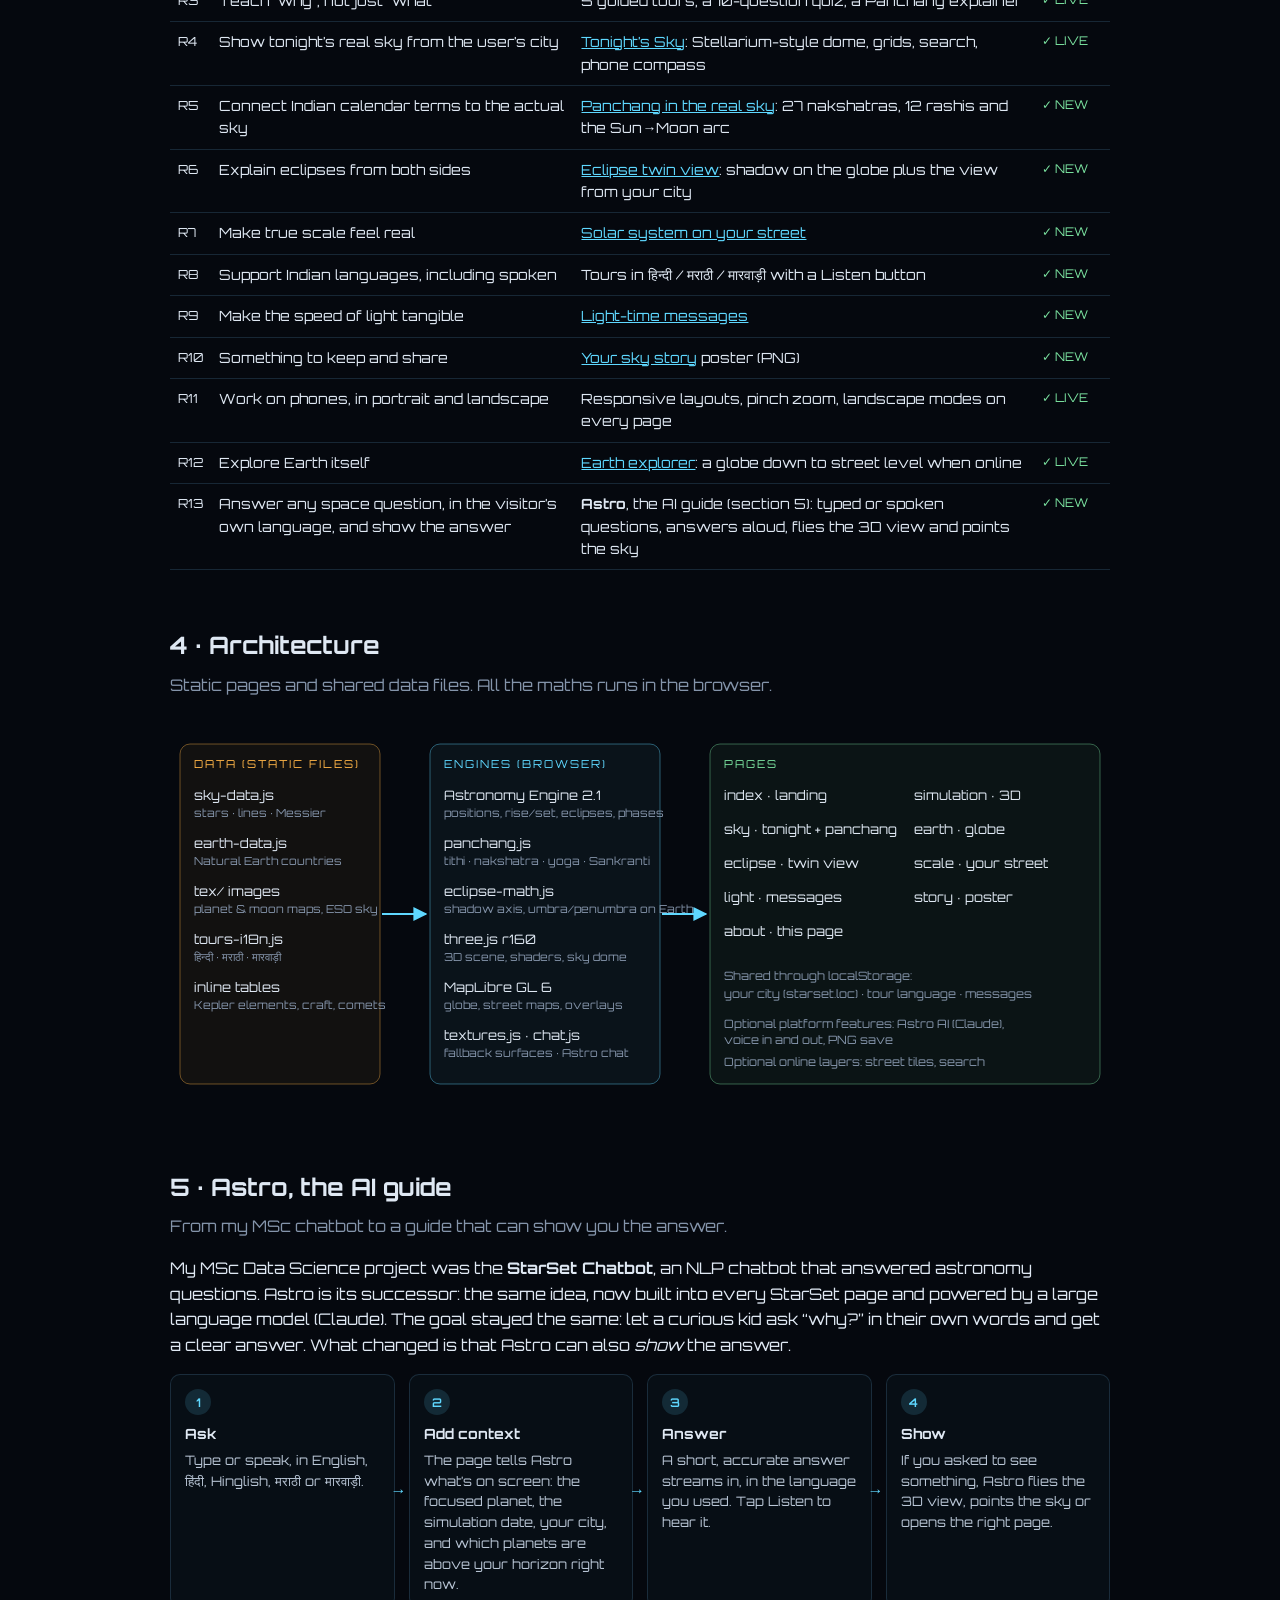
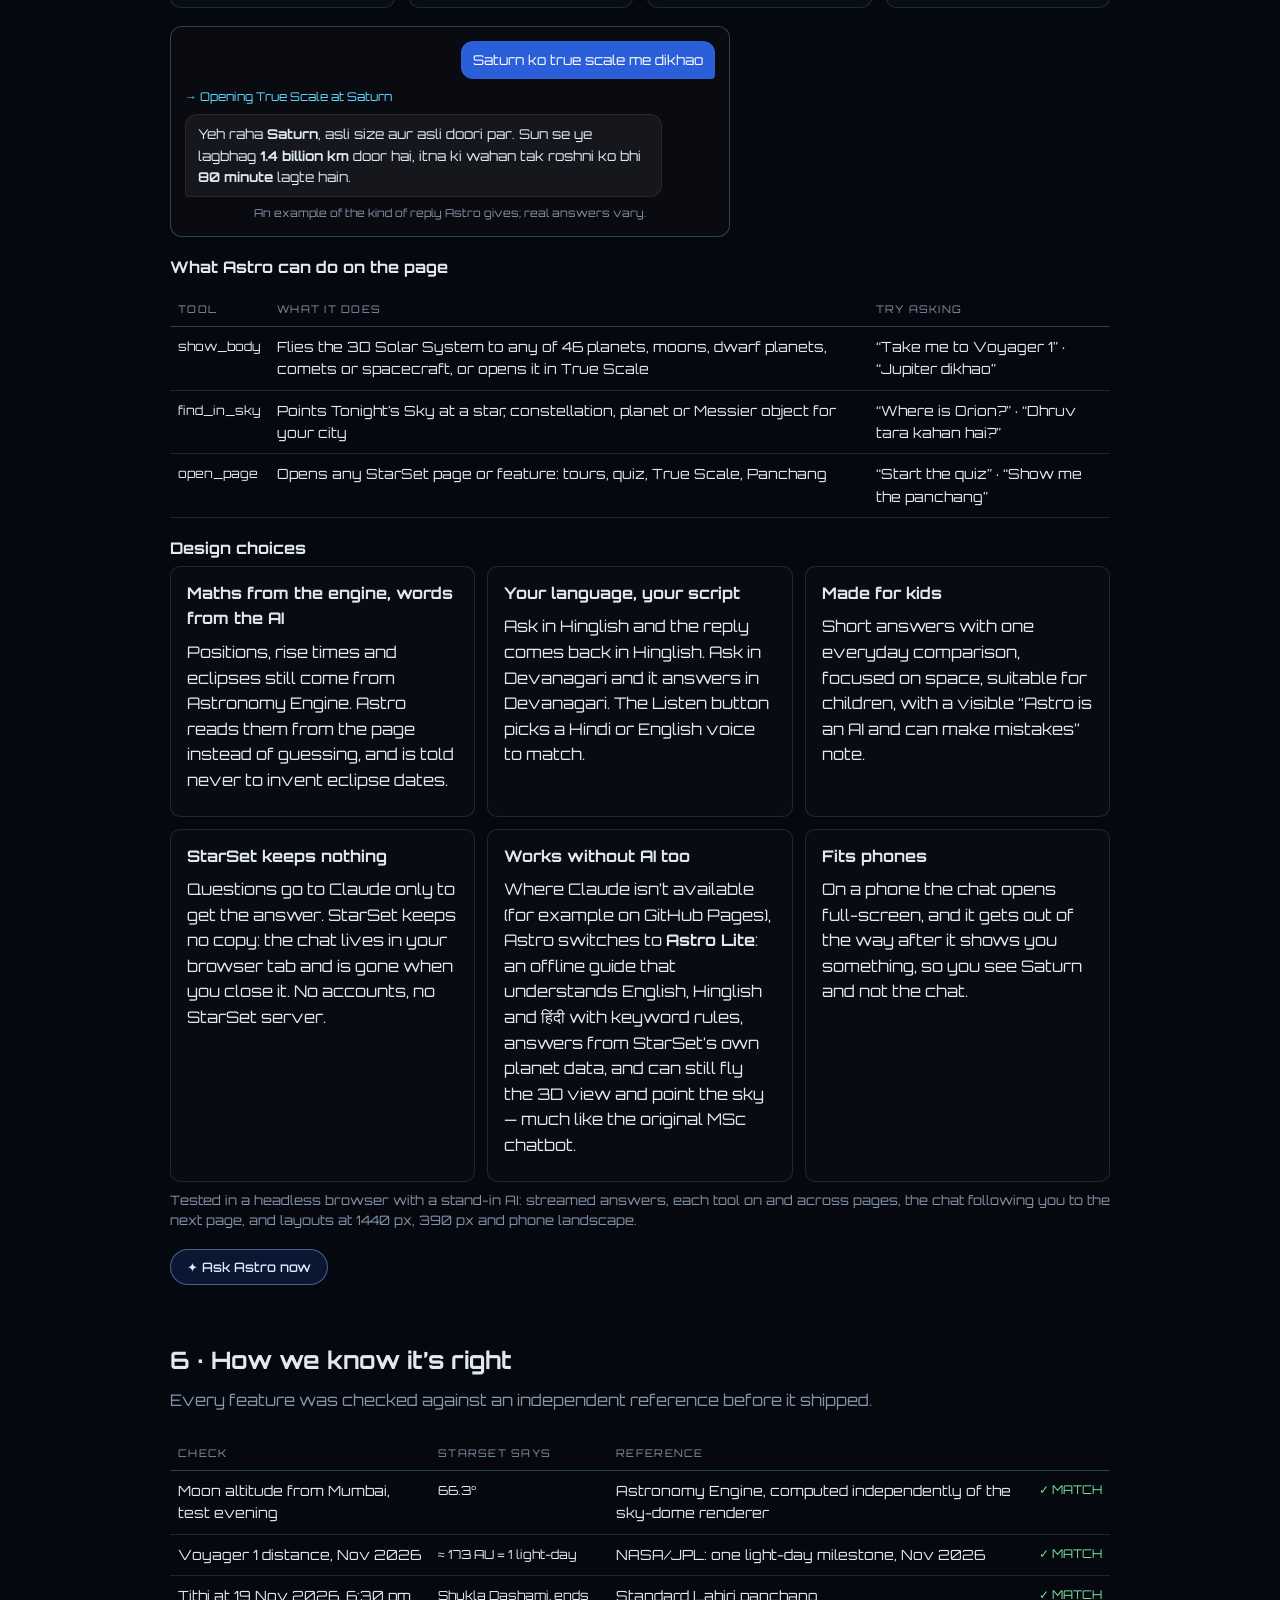
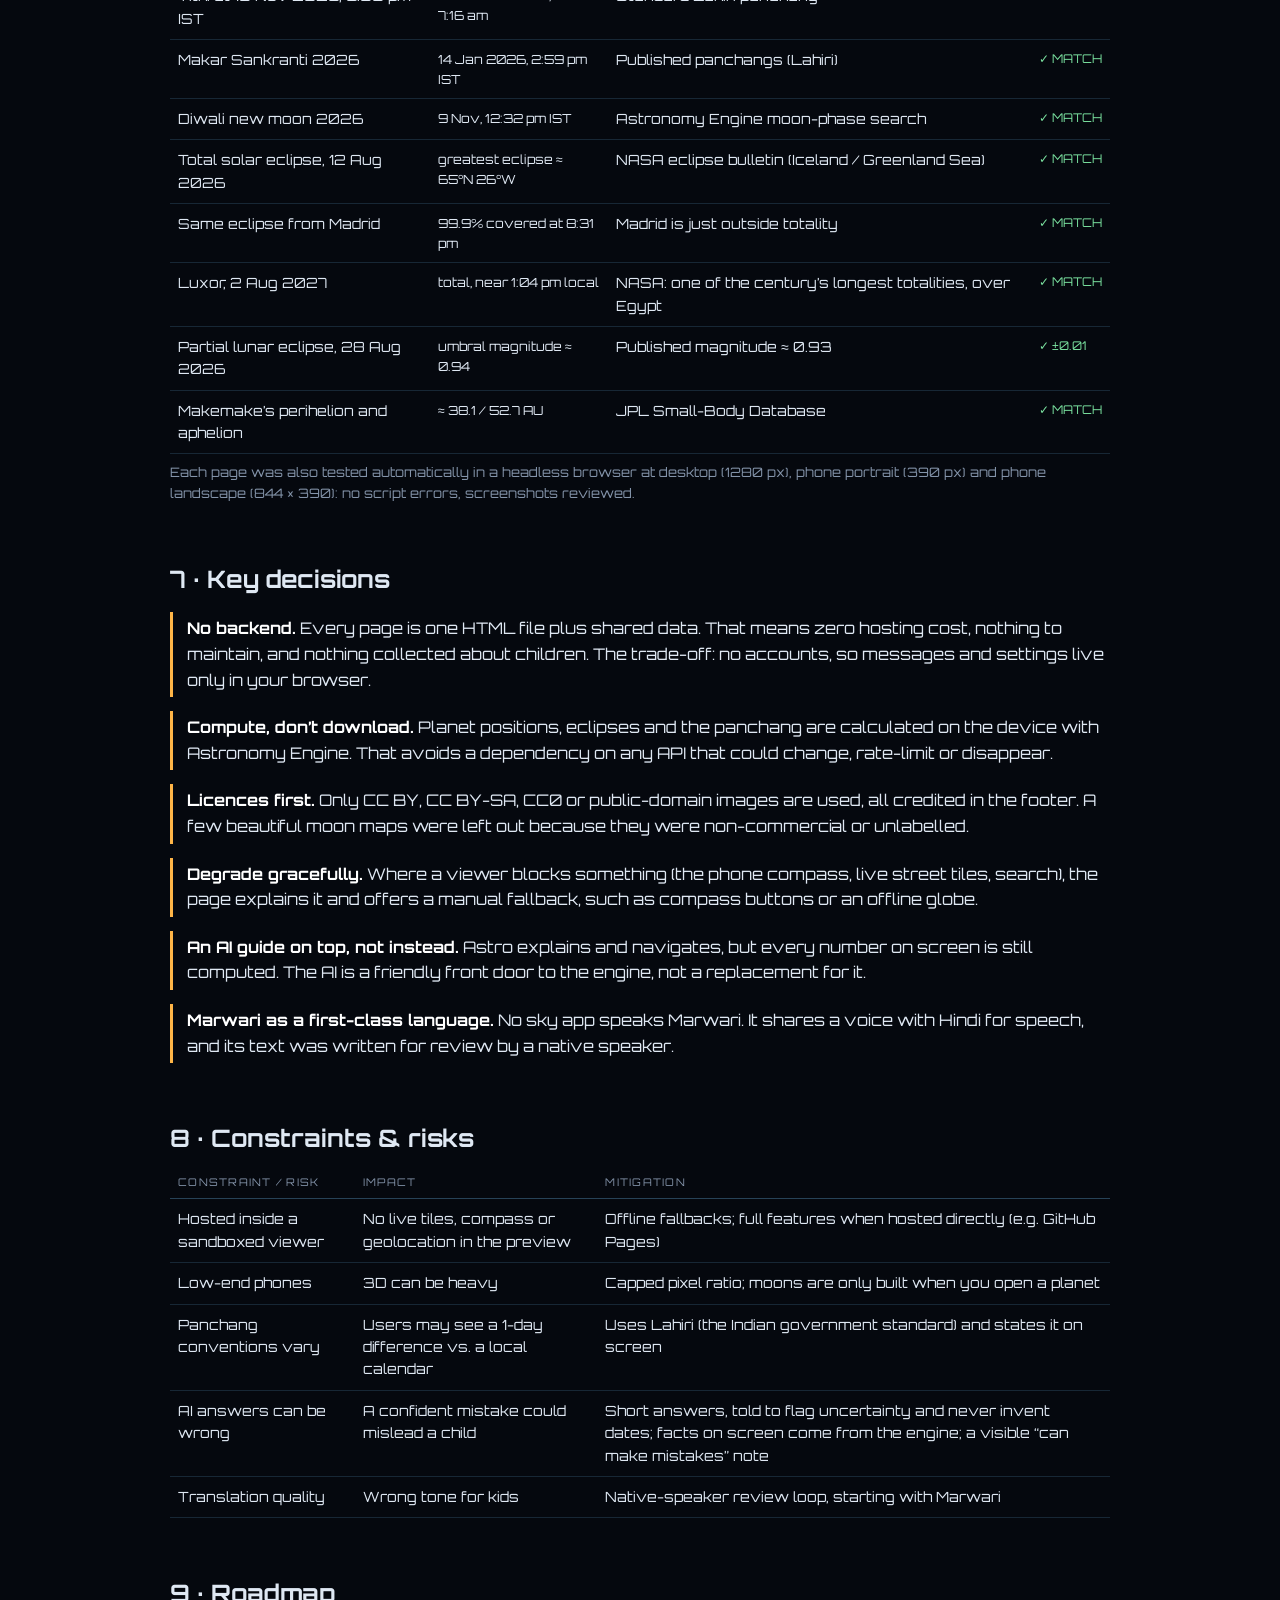
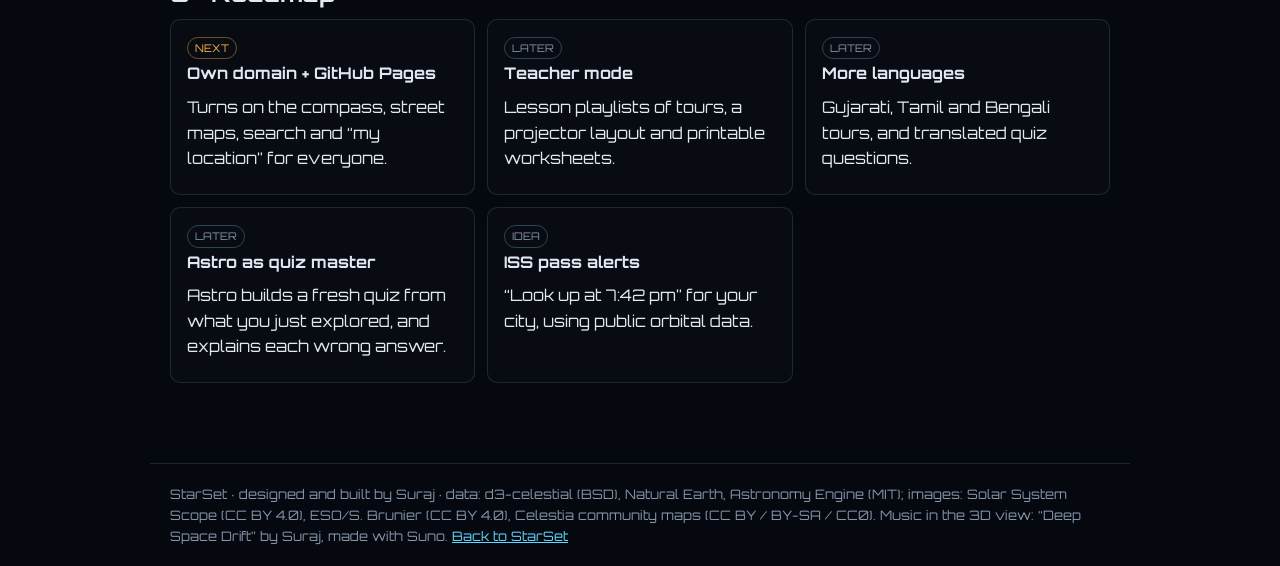
==== commit 6434a288: "Background music in the 3D simulation: Deep Space Drift Starts on the first click/tap (browser autop" ====
--- a/about.html
+++ b/about.html
@@ -246,6 +246,6 @@
 </main>
 <script>/* show the "Ask Astro now" button only when the chat is available on this page */
 (function w(n){ const f=document.getElementById('astroFab'), b=document.getElementById('tryAstro'); if(f&&f.classList.contains('on')&&window.__astroOpen){ b.hidden=false; b.onclick=()=>window.__astroOpen(); return; } if(n<40) setTimeout(()=>w(n+1),500); })(0);</script>
-<footer>StarSet · designed and built by Suraj · data: d3-celestial (BSD), Natural Earth, Astronomy Engine (MIT); images: Solar System Scope (CC BY 4.0), ESO/S. Brunier (CC BY 4.0), Celestia community maps (CC BY / BY-SA / CC0). <a href="index.html">Back to StarSet</a></footer>
+<footer>StarSet · designed and built by Suraj · data: d3-celestial (BSD), Natural Earth, Astronomy Engine (MIT); images: Solar System Scope (CC BY 4.0), ESO/S. Brunier (CC BY 4.0), Celestia community maps (CC BY / BY-SA / CC0). Music in the 3D view: “Deep Space Drift” by Suraj, made with Suno. <a href="index.html">Back to StarSet</a></footer>
 </body>
 </html>
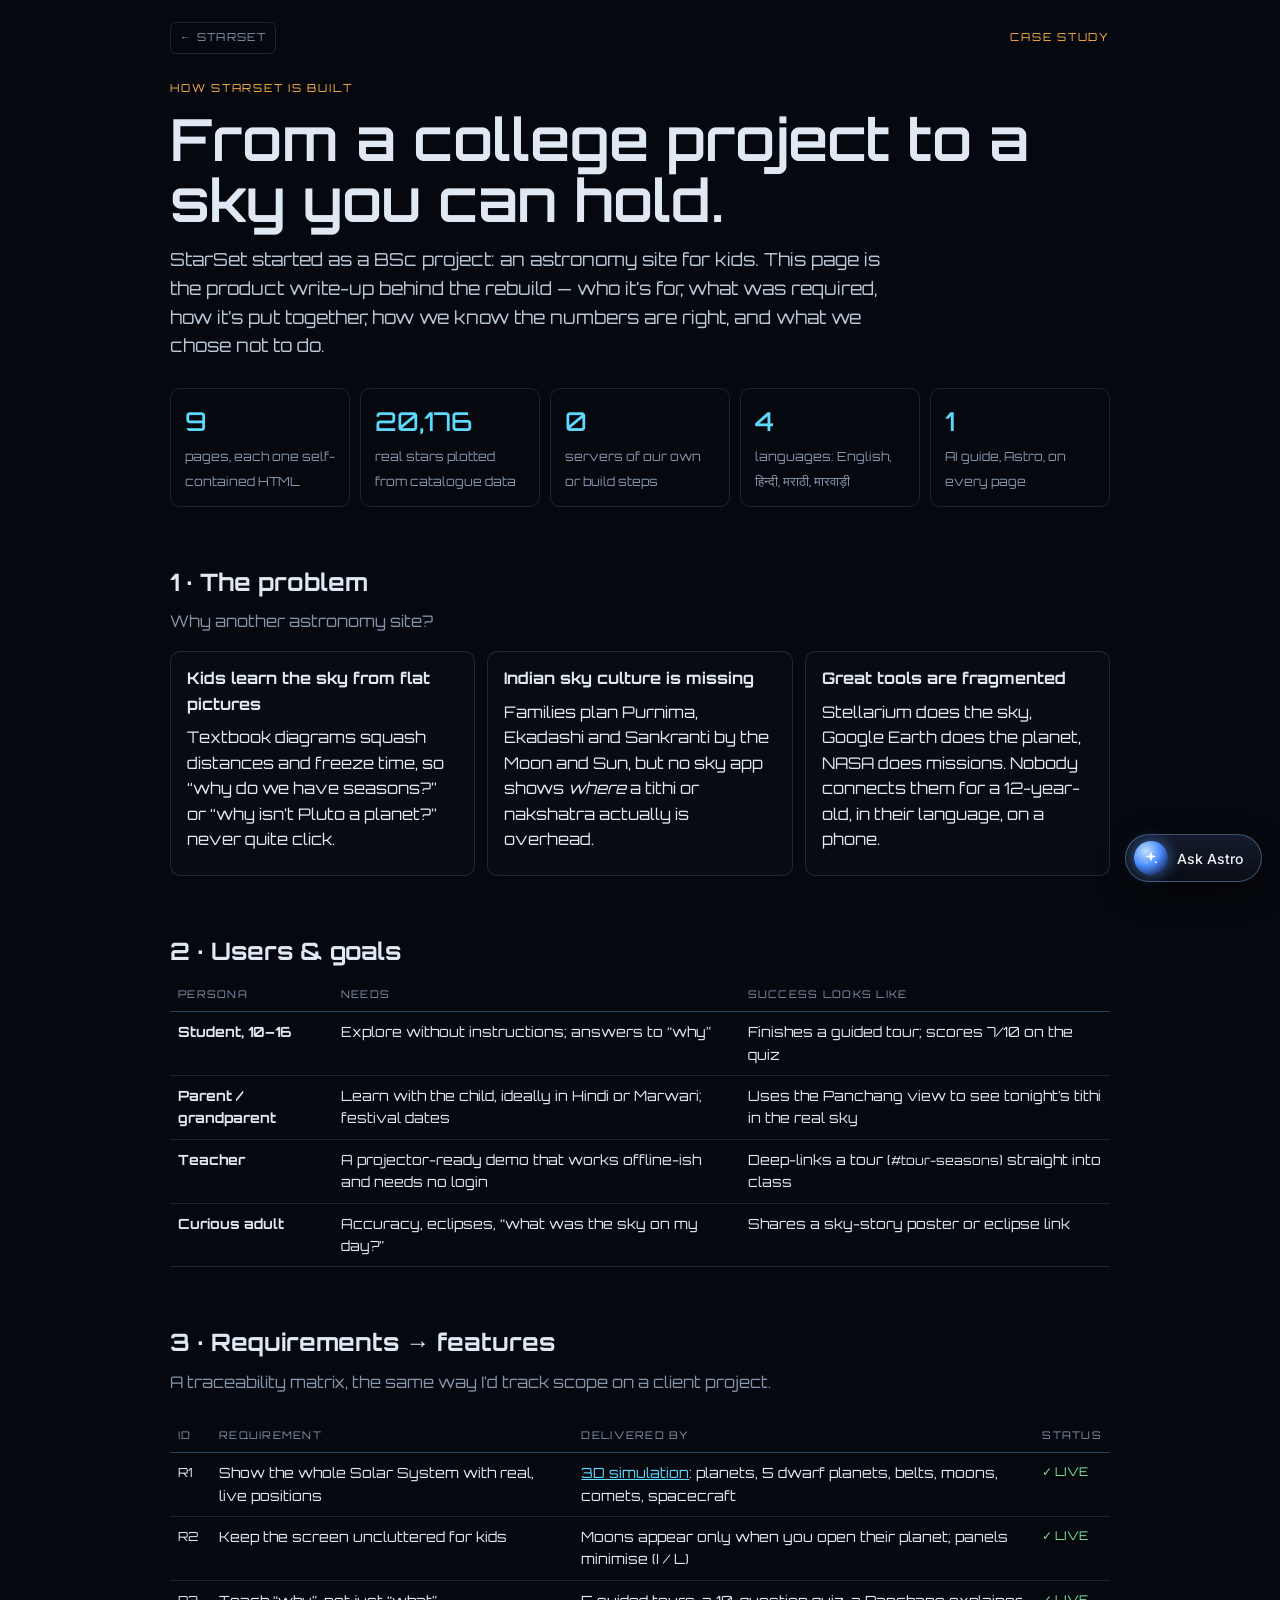
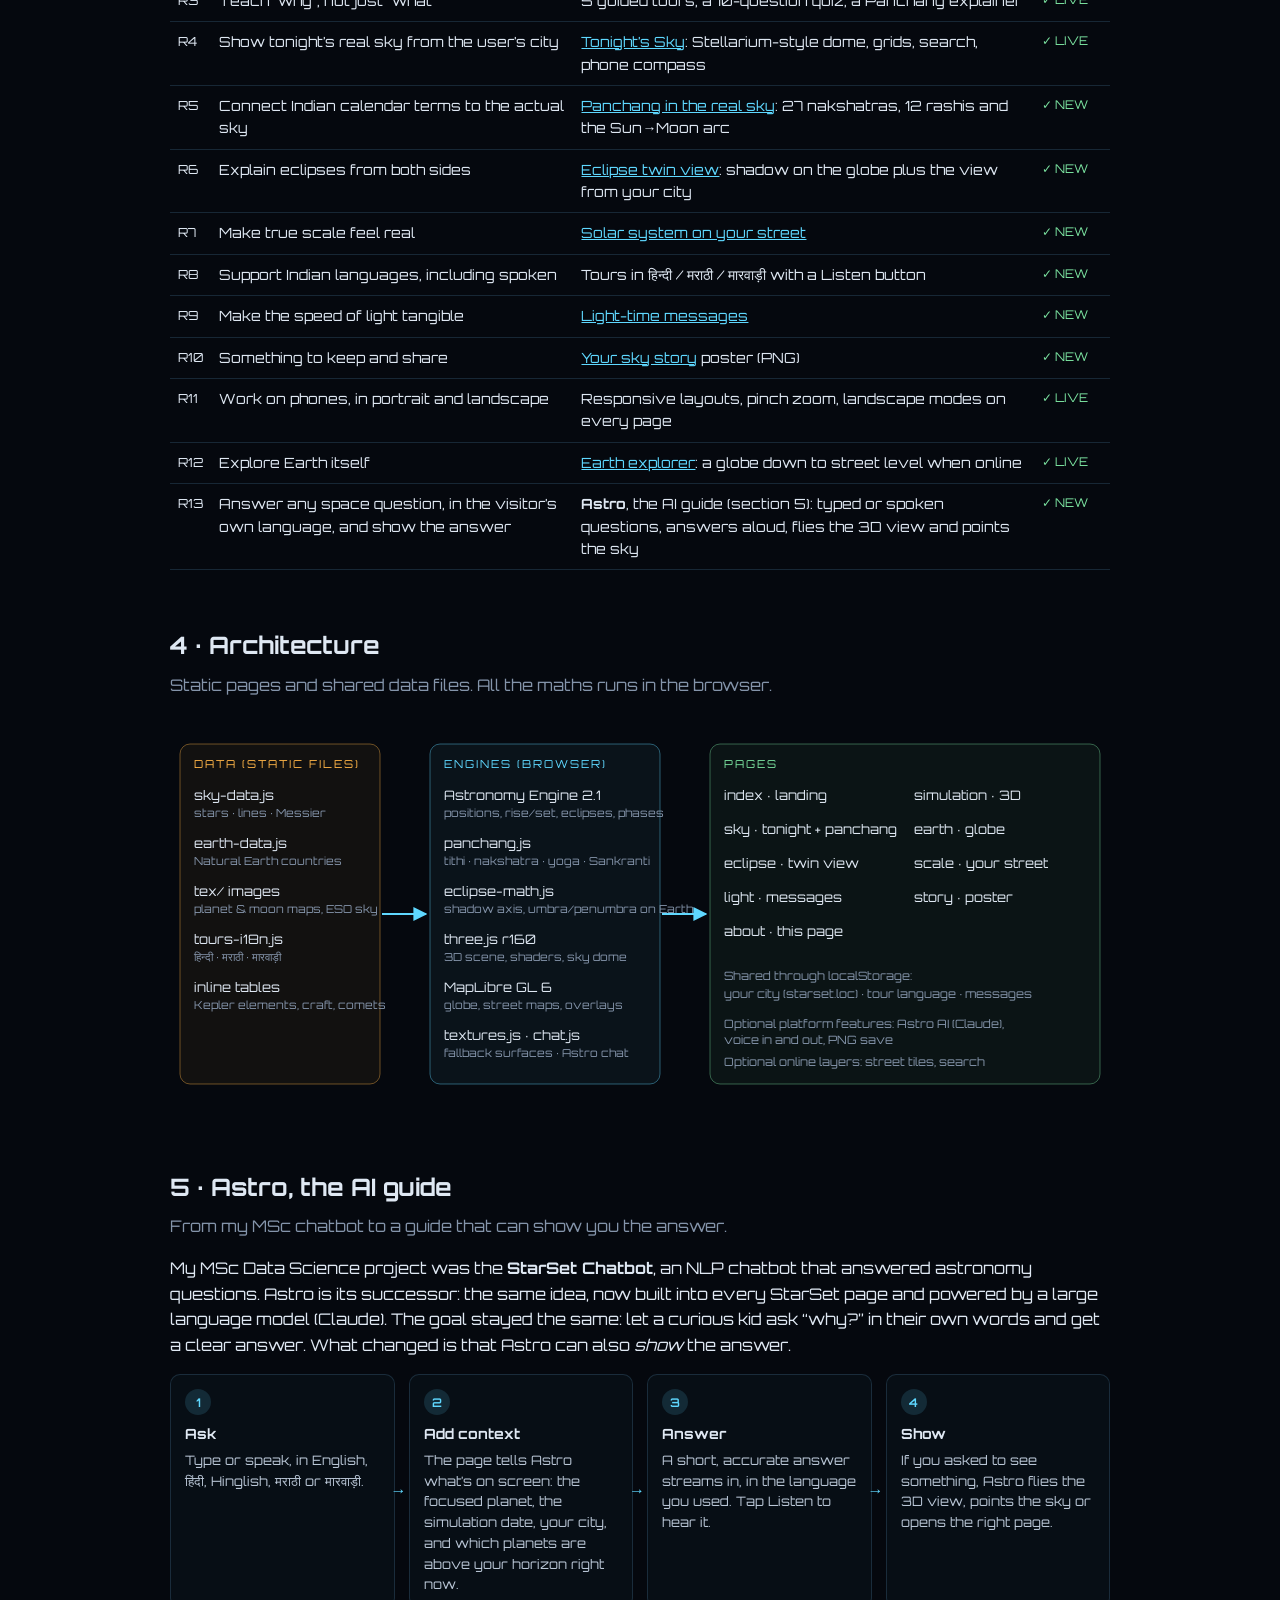
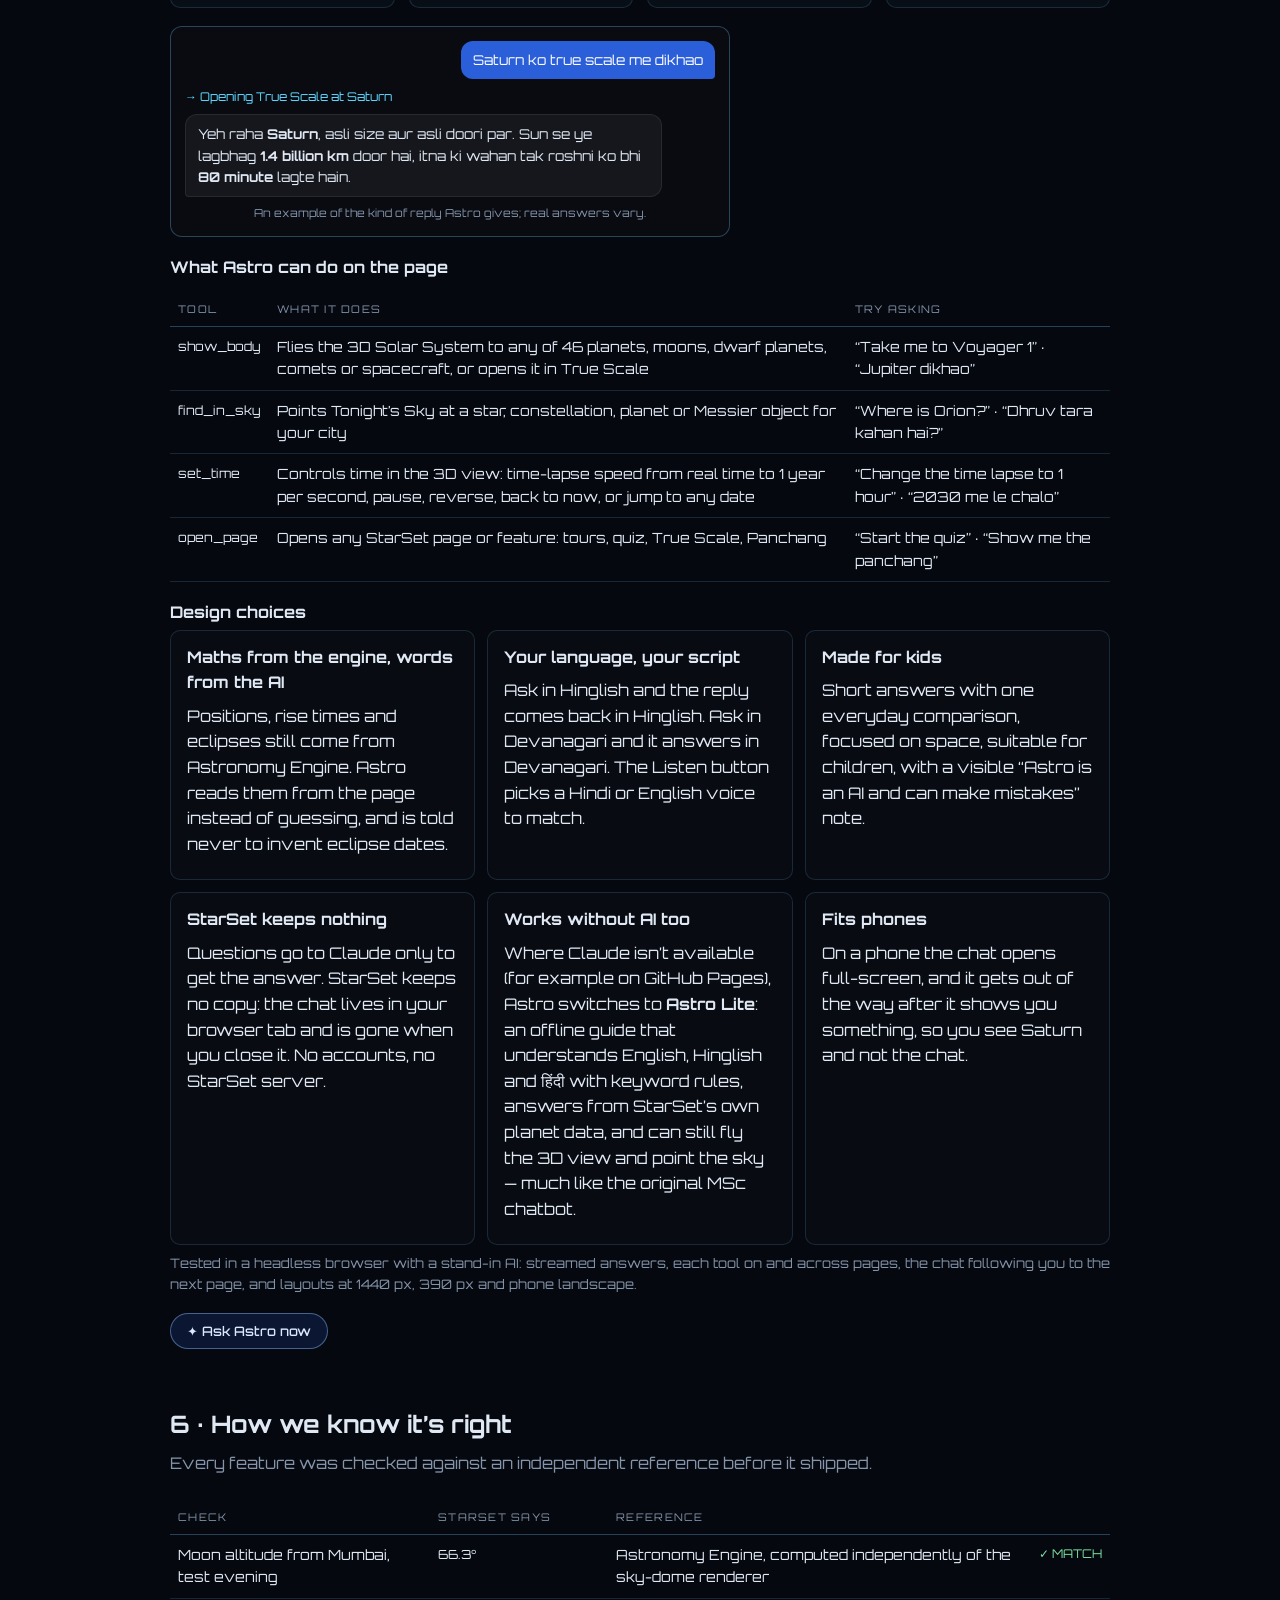
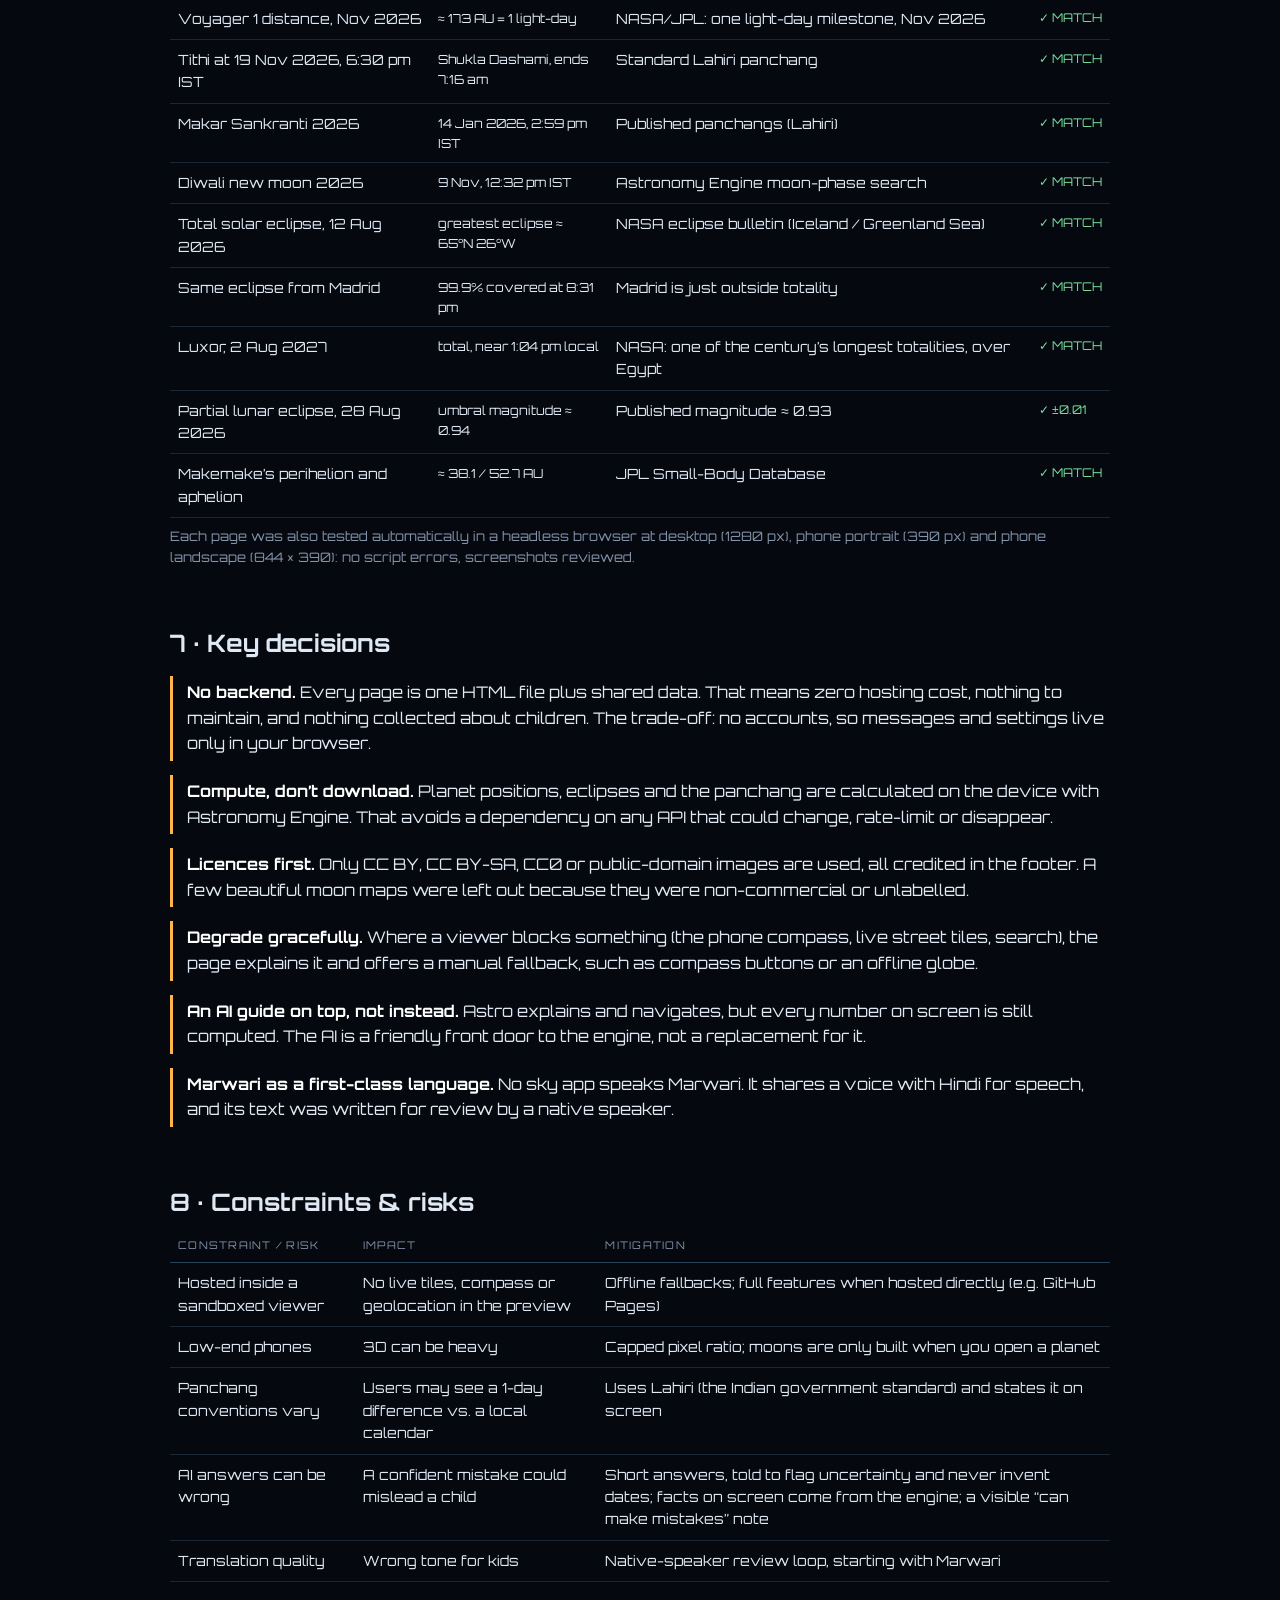
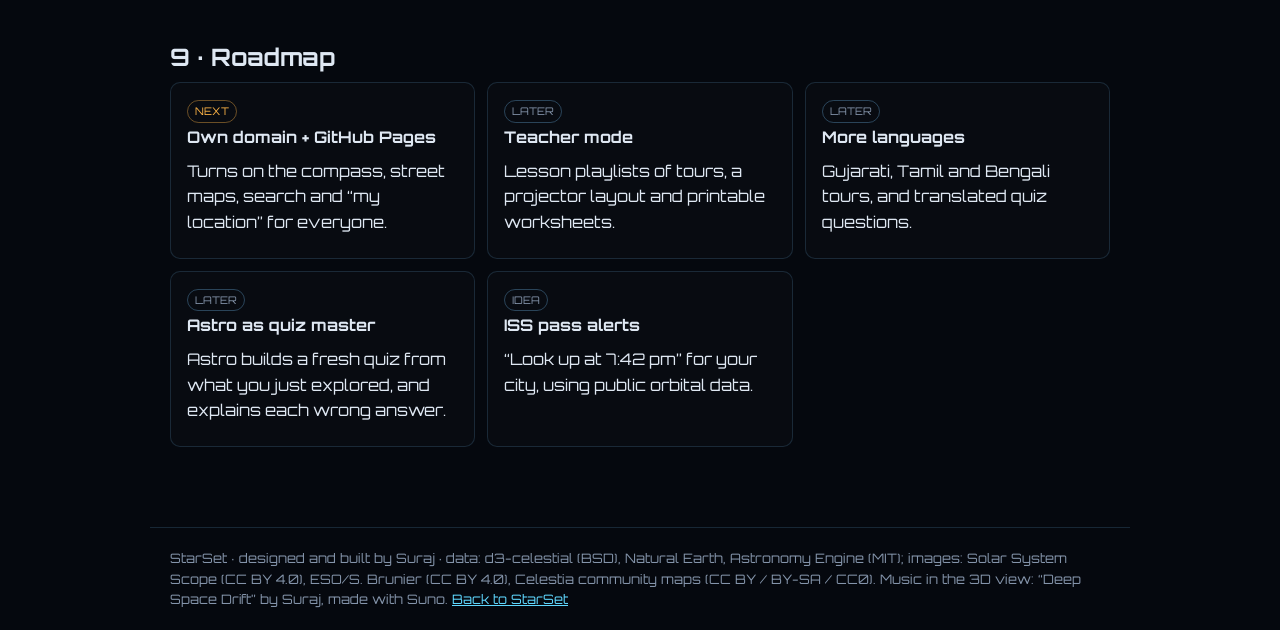
==== commit 1c06c602: "Astro can control time in the 3D view New set_time tool for both Astro (AI) and Astro Lite: time-lap" ====
--- a/about.html
+++ b/about.html
@@ -180,6 +180,7 @@
     <tbody>
       <tr><td class="mono">show_body</td><td>Flies the 3D Solar System to any of 46 planets, moons, dwarf planets, comets or spacecraft, or opens it in True Scale</td><td>“Take me to Voyager 1” · “Jupiter dikhao”</td></tr>
       <tr><td class="mono">find_in_sky</td><td>Points Tonight’s Sky at a star, constellation, planet or Messier object for your city</td><td>“Where is Orion?” · “Dhruv tara kahan hai?”</td></tr>
+      <tr><td class="mono">set_time</td><td>Controls time in the 3D view: time-lapse speed from real time to 1 year per second, pause, reverse, back to now, or jump to any date</td><td>“Change the time lapse to 1 hour” · “2030 me le chalo”</td></tr>
       <tr><td class="mono">open_page</td><td>Opens any StarSet page or feature: tours, quiz, True Scale, Panchang</td><td>“Start the quiz” · “Show me the panchang”</td></tr>
     </tbody>
   </table></div>
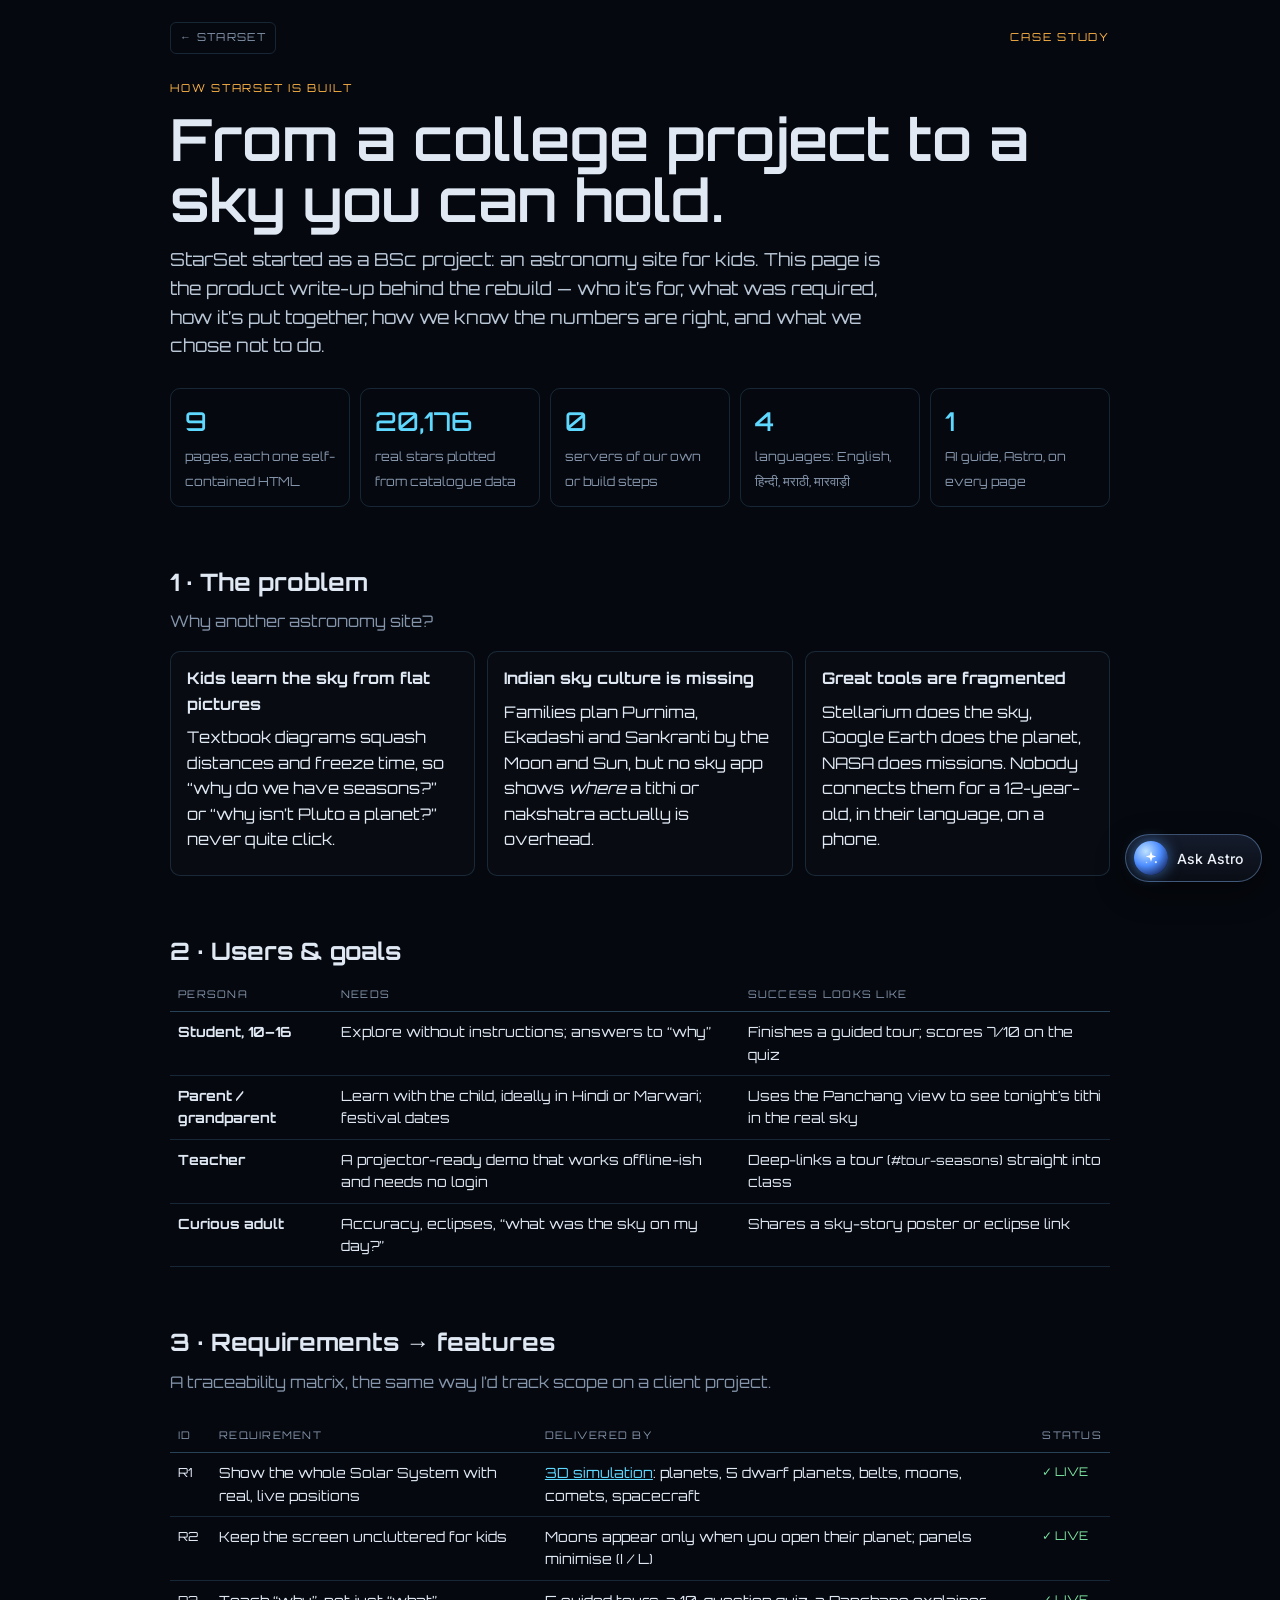
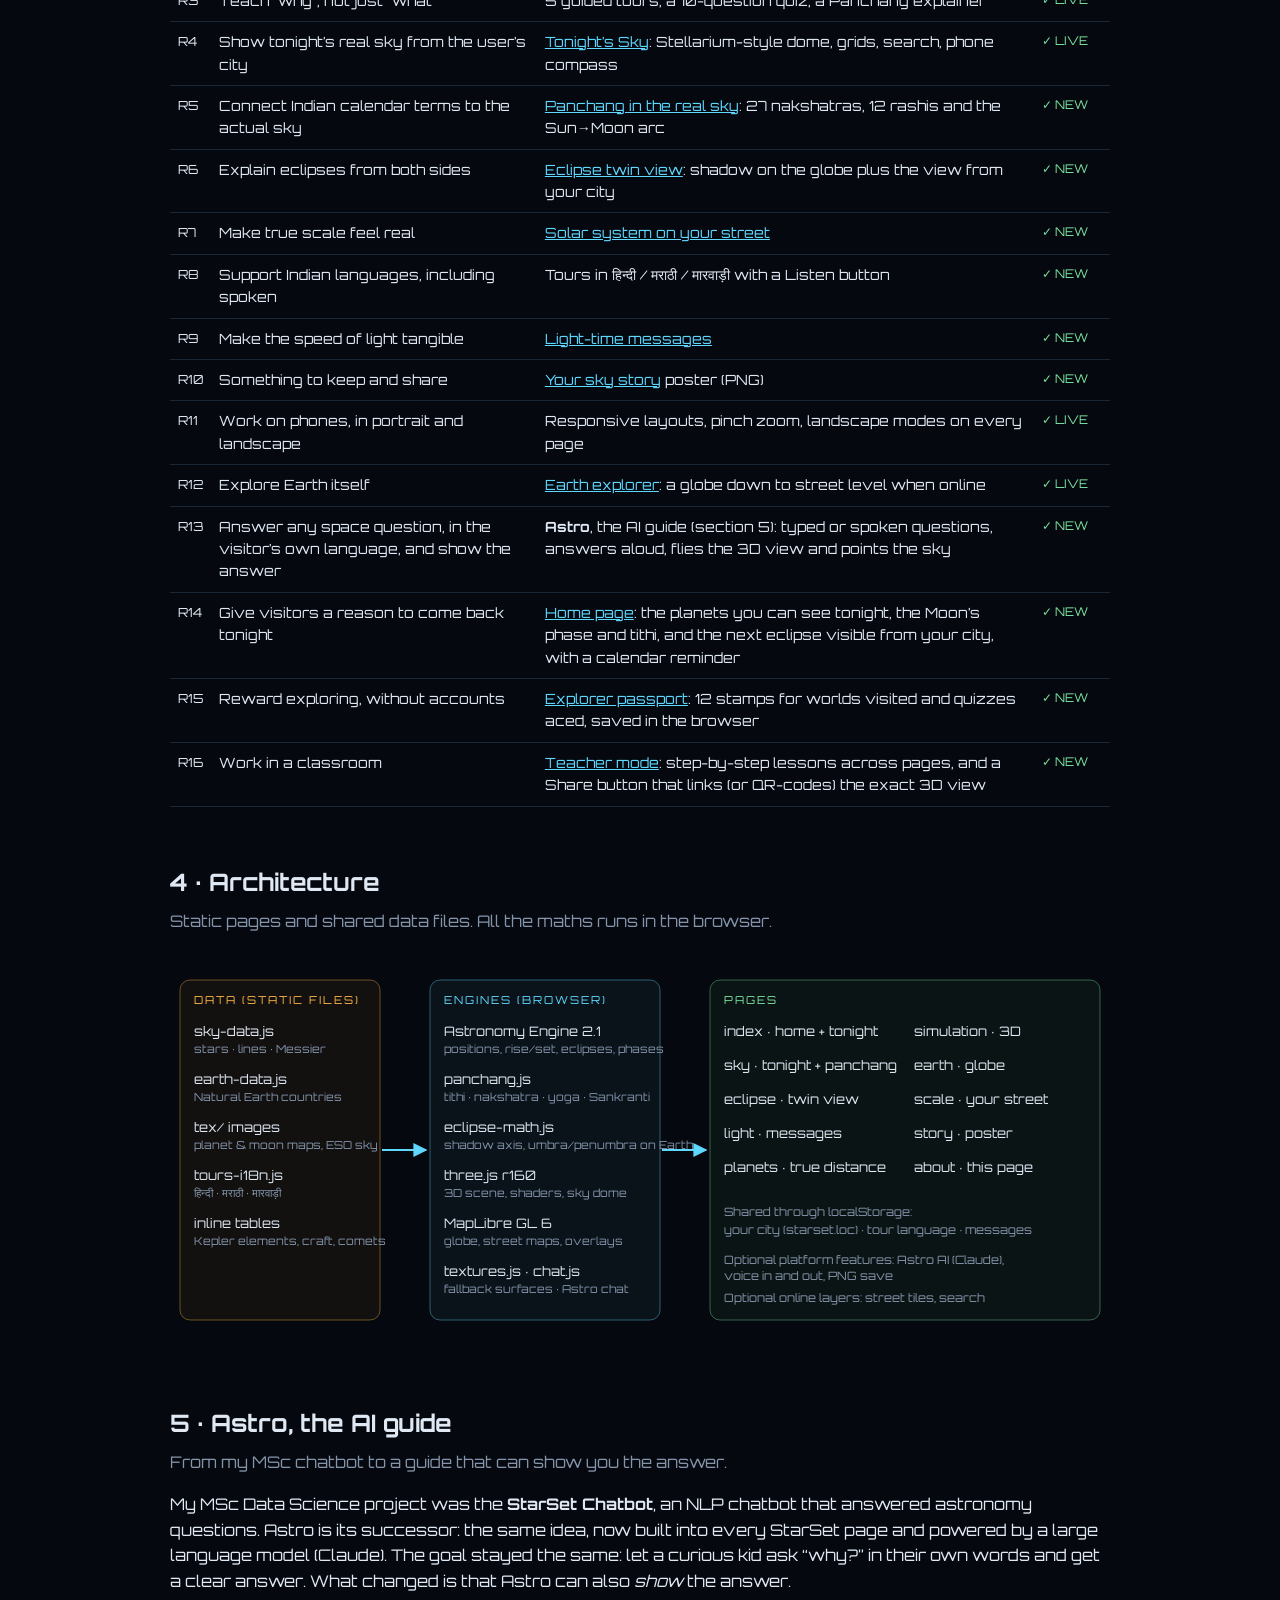
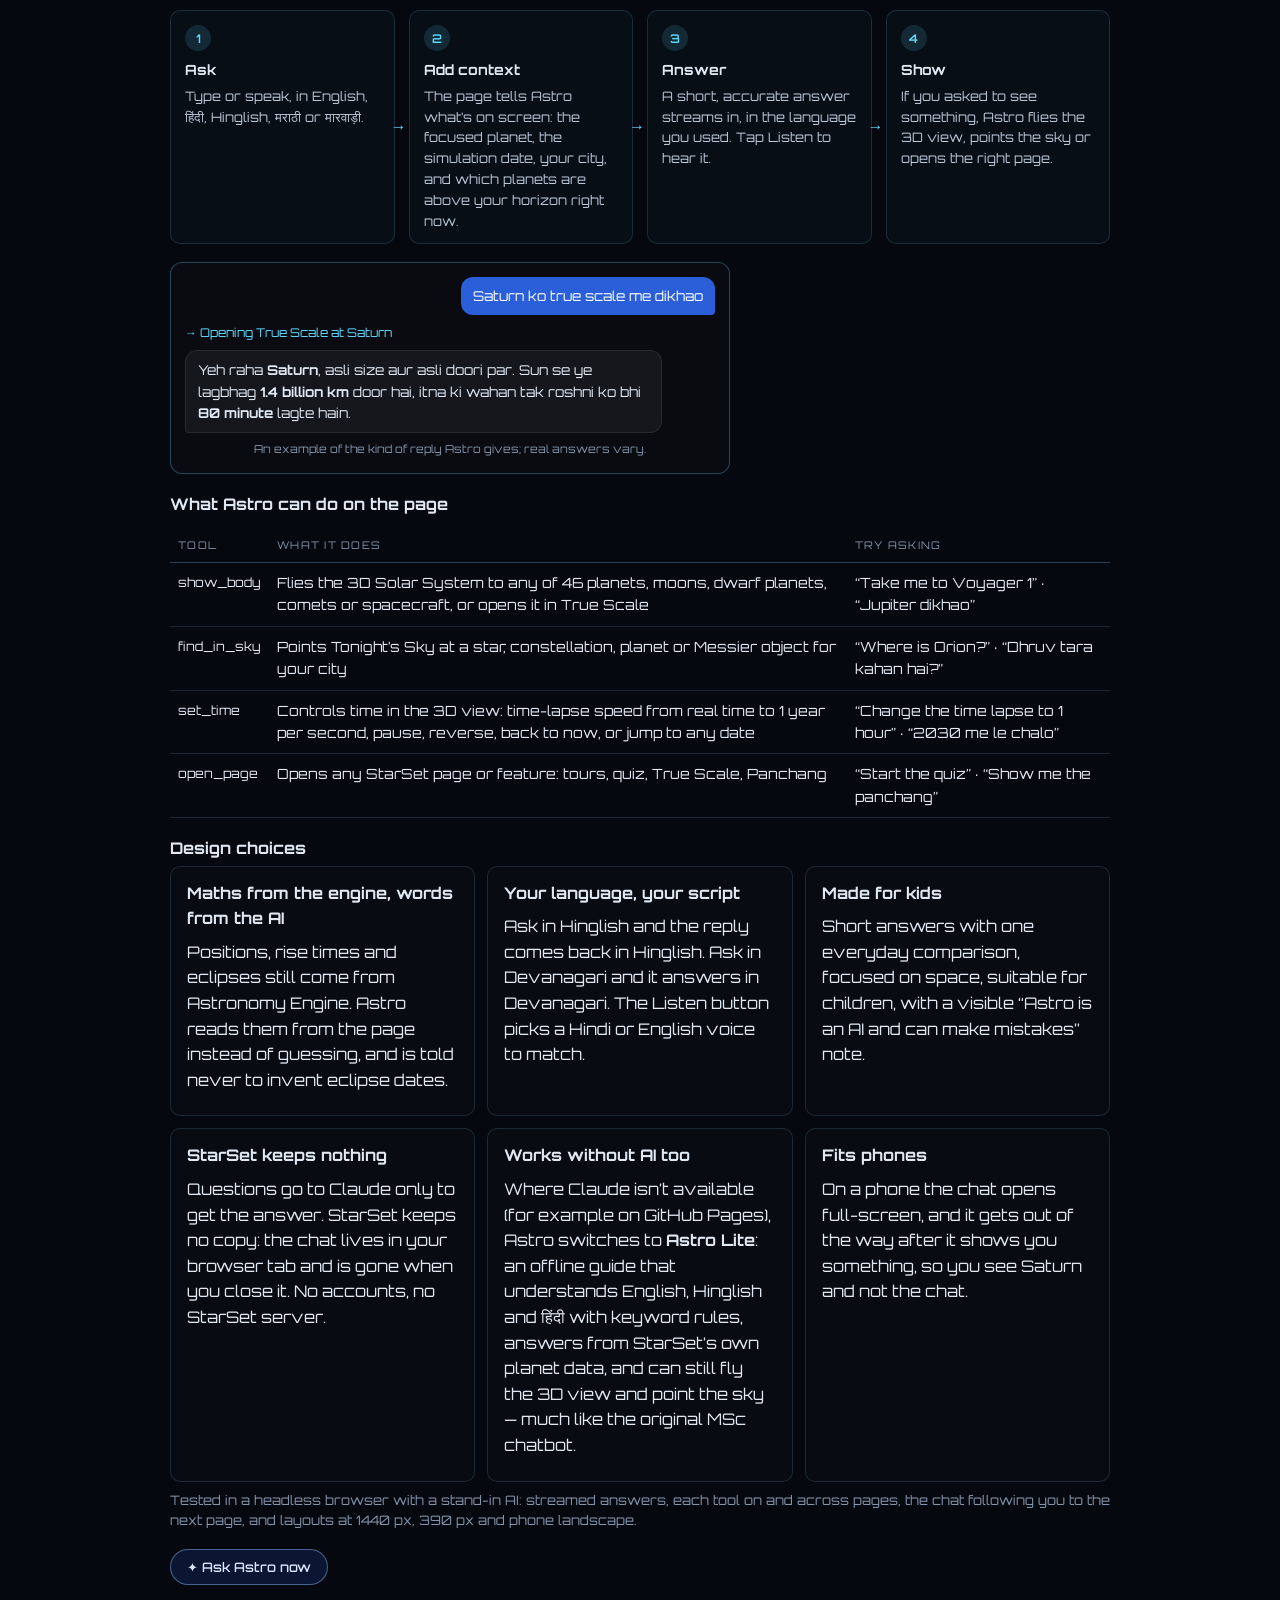
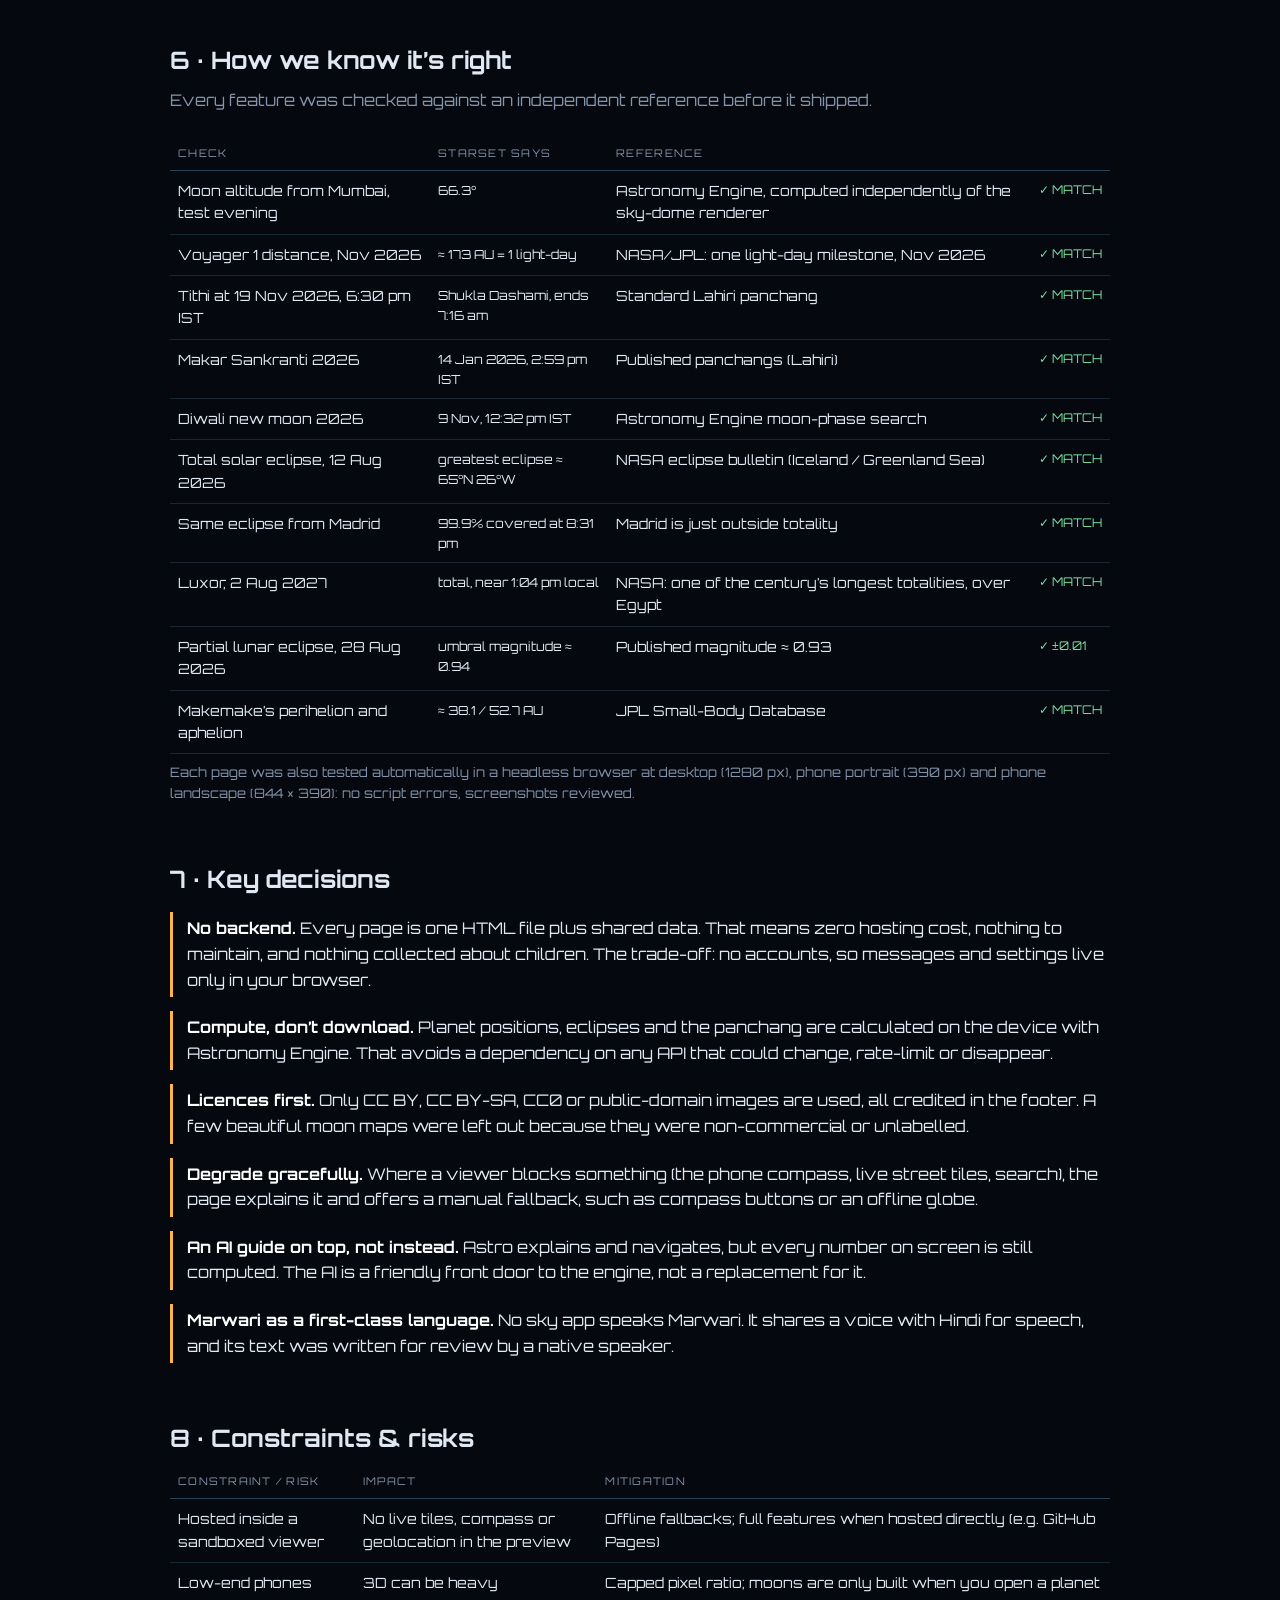
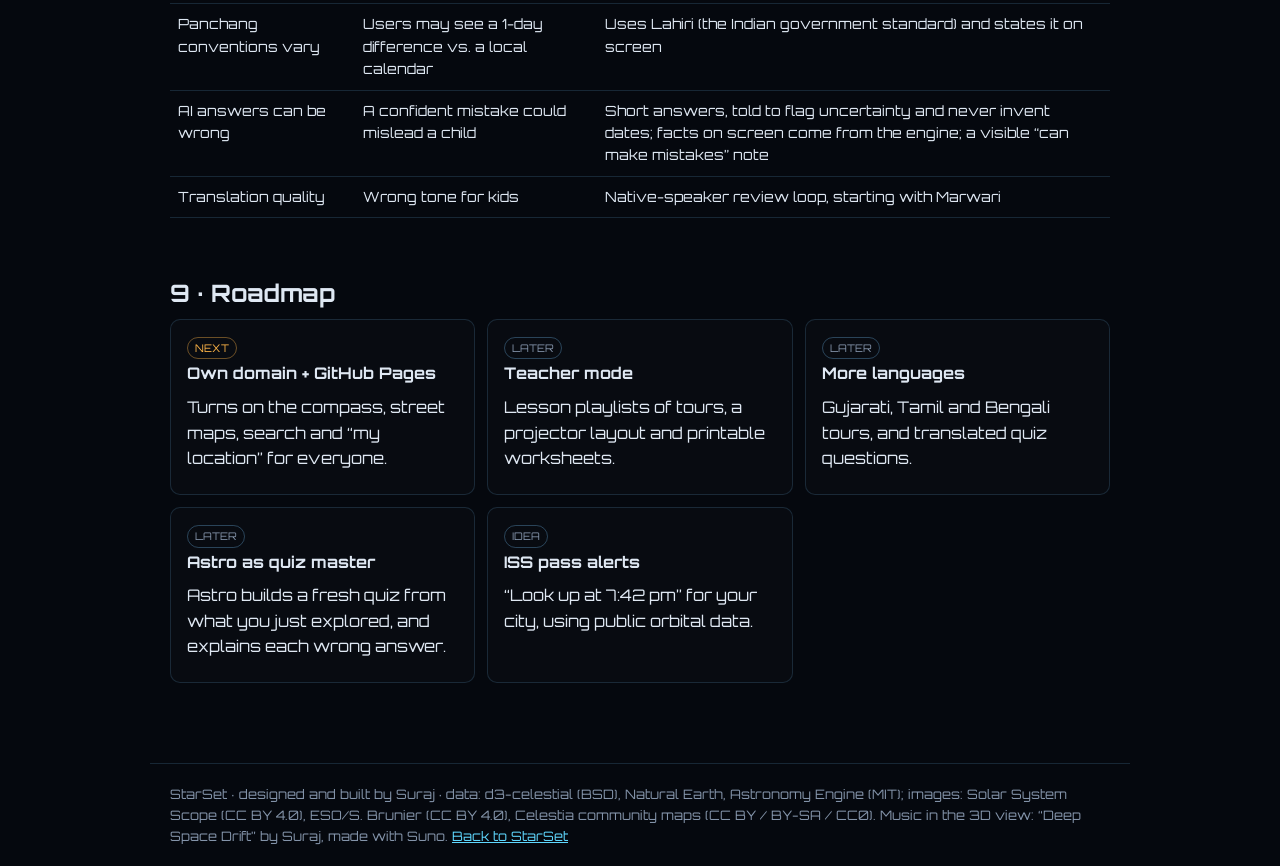
==== commit dbe66cfe: "New home page; the scroll journey moves to planets.html - index.html: new home with one nav (Explore" ====
--- a/about.html
+++ b/about.html
@@ -60,6 +60,7 @@
 <script type="speculationrules">{"prefetch":[{"source":"document","where":{"href_matches":"*.html"},"eagerness":"moderate"}]}</script>
 <script src="perf.js" defer></script>
 <script src="chat.js" defer></script>
+<script src="site.js" defer></script>
 </head>
 <body>
 <header><a class="nb" href="index.html">← STARSET</a><span class="tag" style="margin-left:auto">Case study</span></header>
@@ -113,6 +114,9 @@
       <tr><td class="mono">R11</td><td>Work on phones, in portrait and landscape</td><td>Responsive layouts, pinch zoom, landscape modes on every page</td><td class="ok">✓ LIVE</td></tr>
       <tr><td class="mono">R12</td><td>Explore Earth itself</td><td><a href="earth.html">Earth explorer</a>: a globe down to street level when online</td><td class="ok">✓ LIVE</td></tr>
       <tr><td class="mono">R13</td><td>Answer any space question, in the visitor’s own language, and show the answer</td><td><b>Astro</b>, the AI guide (section 5): typed or spoken questions, answers aloud, flies the 3D view and points the sky</td><td class="ok">✓ NEW</td></tr>
+      <tr><td class="mono">R14</td><td>Give visitors a reason to come back tonight</td><td><a href="index.html#tonight">Home page</a>: the planets you can see tonight, the Moon’s phase and tithi, and the next eclipse visible from your city, with a calendar reminder</td><td class="ok">✓ NEW</td></tr>
+      <tr><td class="mono">R15</td><td>Reward exploring, without accounts</td><td><a href="index.html#passport">Explorer passport</a>: 12 stamps for worlds visited and quizzes aced, saved in the browser</td><td class="ok">✓ NEW</td></tr>
+      <tr><td class="mono">R16</td><td>Work in a classroom</td><td><a href="index.html#teach">Teacher mode</a>: step-by-step lessons across pages, and a Share button that links (or QR-codes) the exact 3D view</td><td class="ok">✓ NEW</td></tr>
     </tbody>
   </table></div>
 
@@ -141,11 +145,11 @@
       <rect x="540" y="20" width="390" height="340" rx="10" fill="rgba(123,227,160,.05)" stroke="rgba(123,227,160,.4)"/>
       <text x="554" y="44" fill="#7be3a0" font-family="Orbitron" font-size="11" letter-spacing="2">PAGES</text>
       <g font-size="13">
-        <text x="554" y="76">index · landing</text><text x="744" y="76">simulation · 3D</text>
+        <text x="554" y="76">index · home + tonight</text><text x="744" y="76">simulation · 3D</text>
         <text x="554" y="110">sky · tonight + panchang</text><text x="744" y="110">earth · globe</text>
         <text x="554" y="144">eclipse · twin view</text><text x="744" y="144">scale · your street</text>
         <text x="554" y="178">light · messages</text><text x="744" y="178">story · poster</text>
-        <text x="554" y="212">about · this page</text>
+        <text x="554" y="212">planets · true distance</text><text x="744" y="212">about · this page</text>
       </g>
       <text x="554" y="256" fill="#8494aa" font-size="11.5">Shared through localStorage:</text>
       <text x="554" y="274" fill="#8494aa" font-size="11.5">your city (starset.loc) · tour language · messages</text>
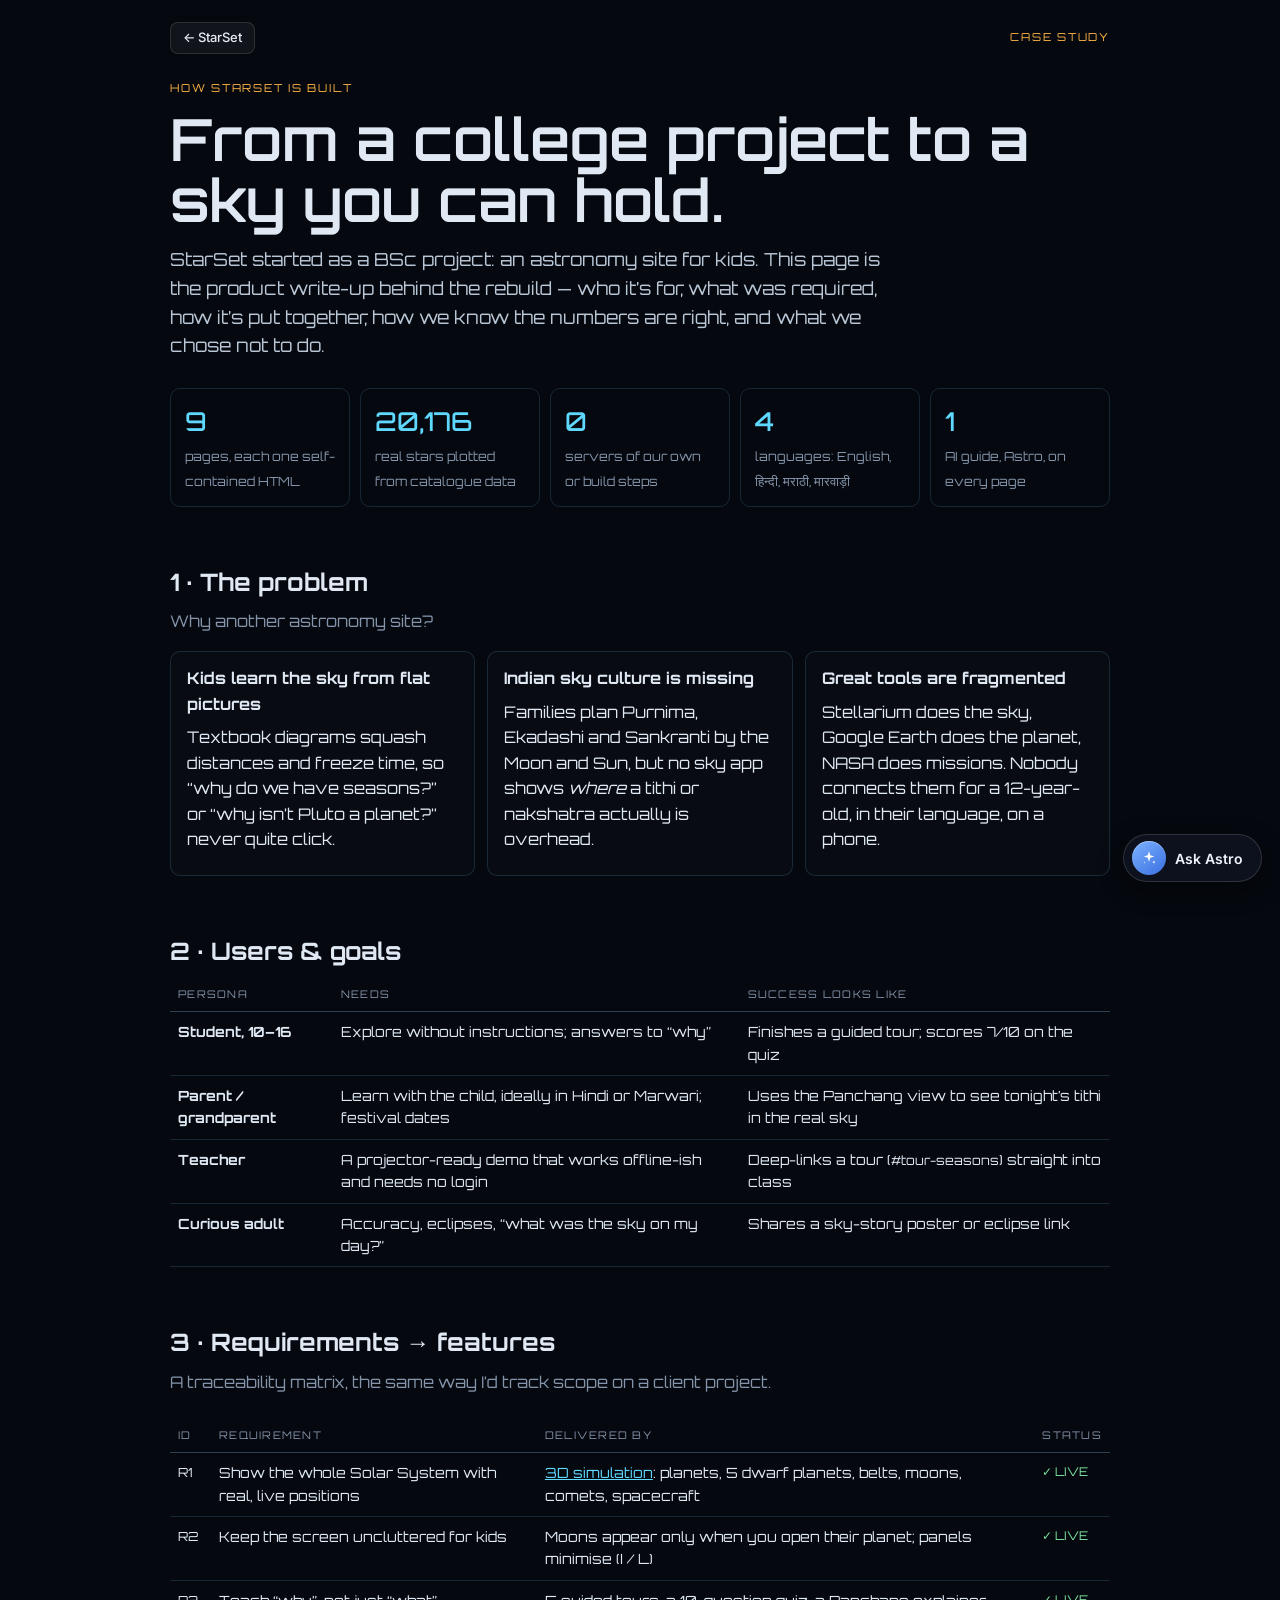
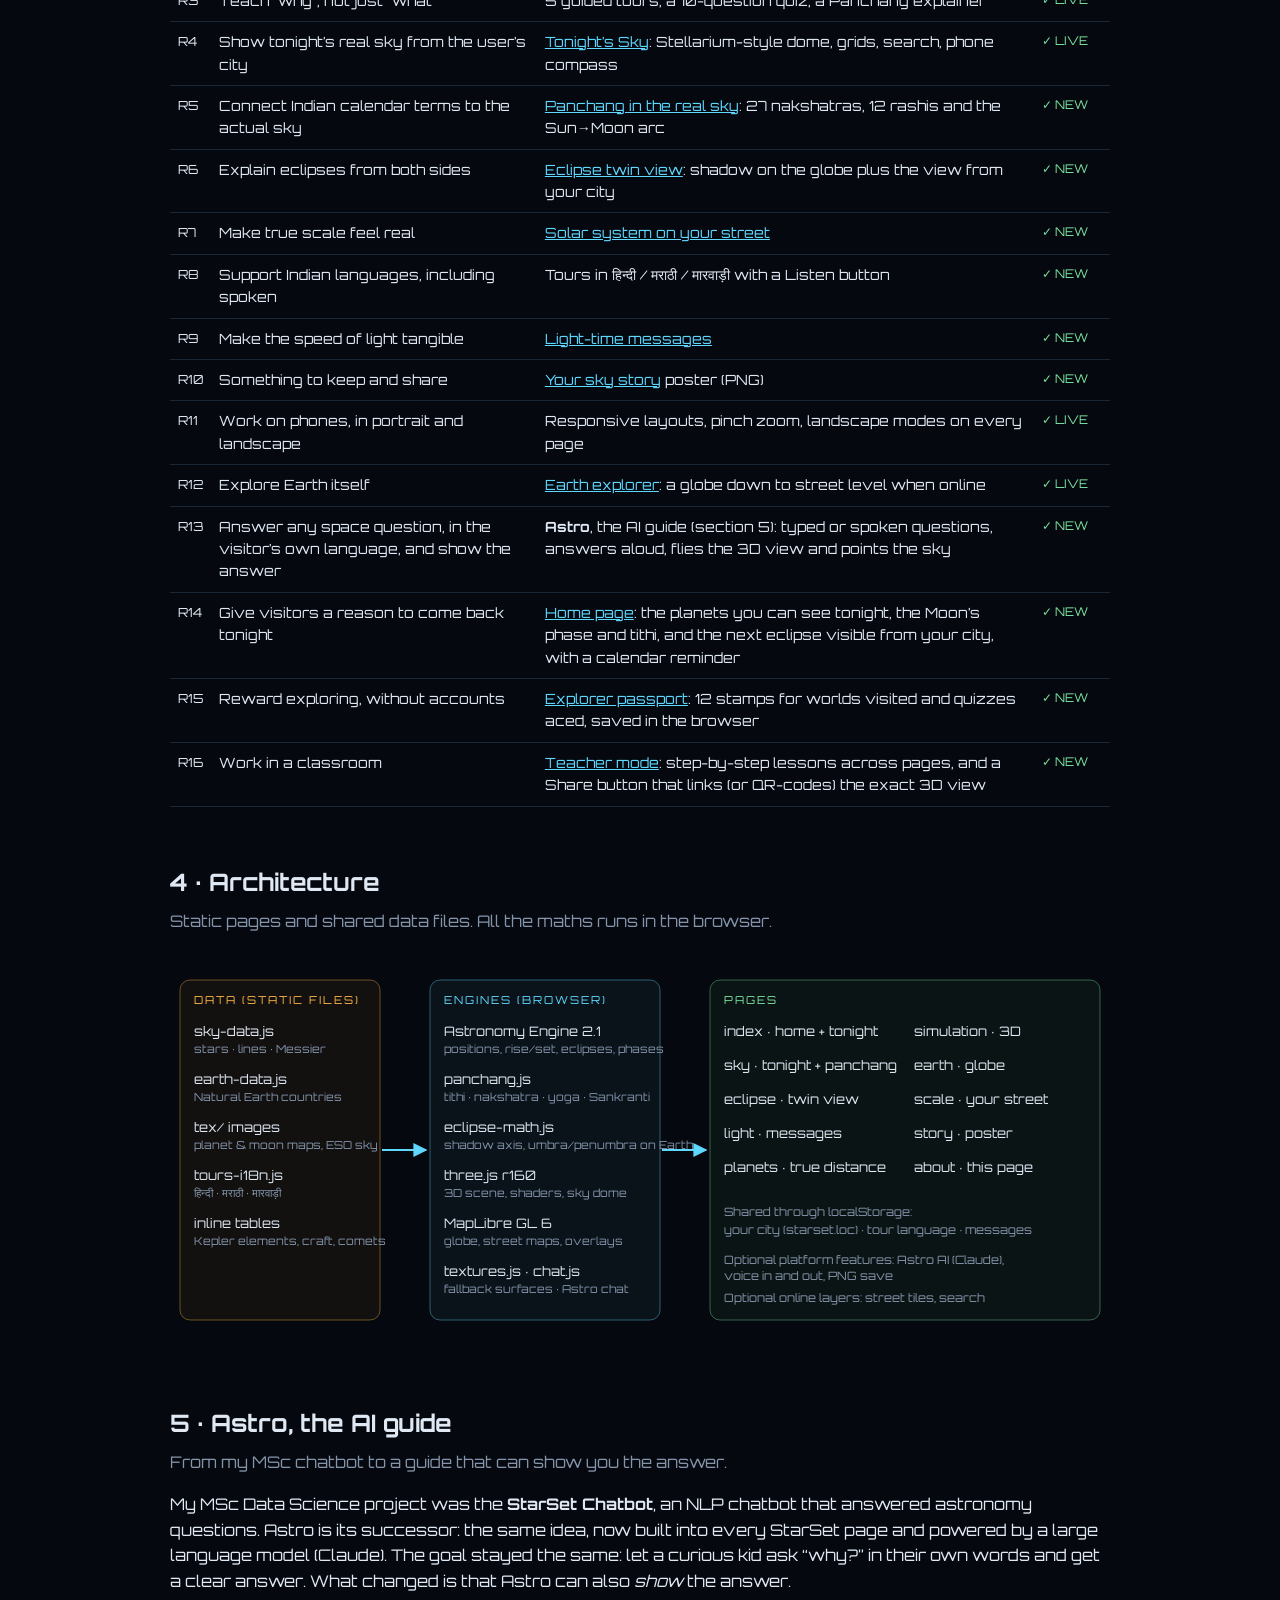
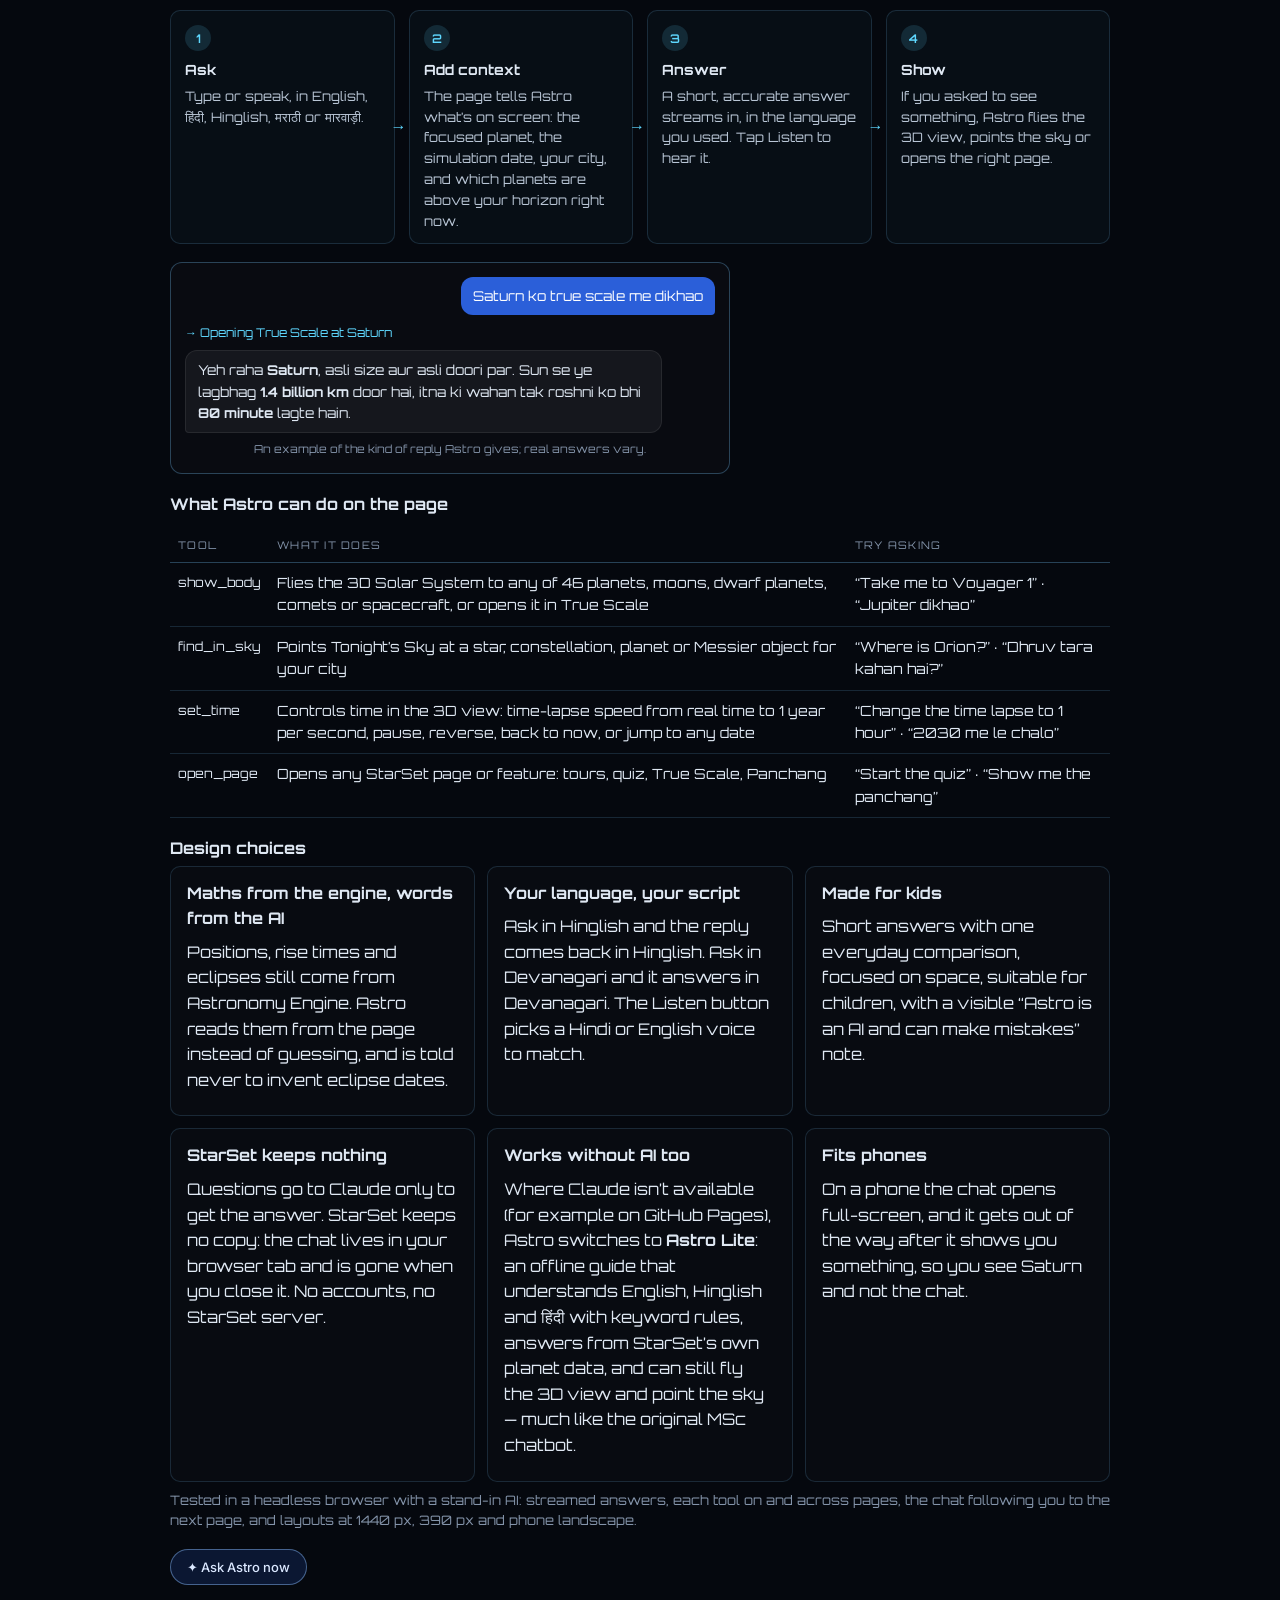
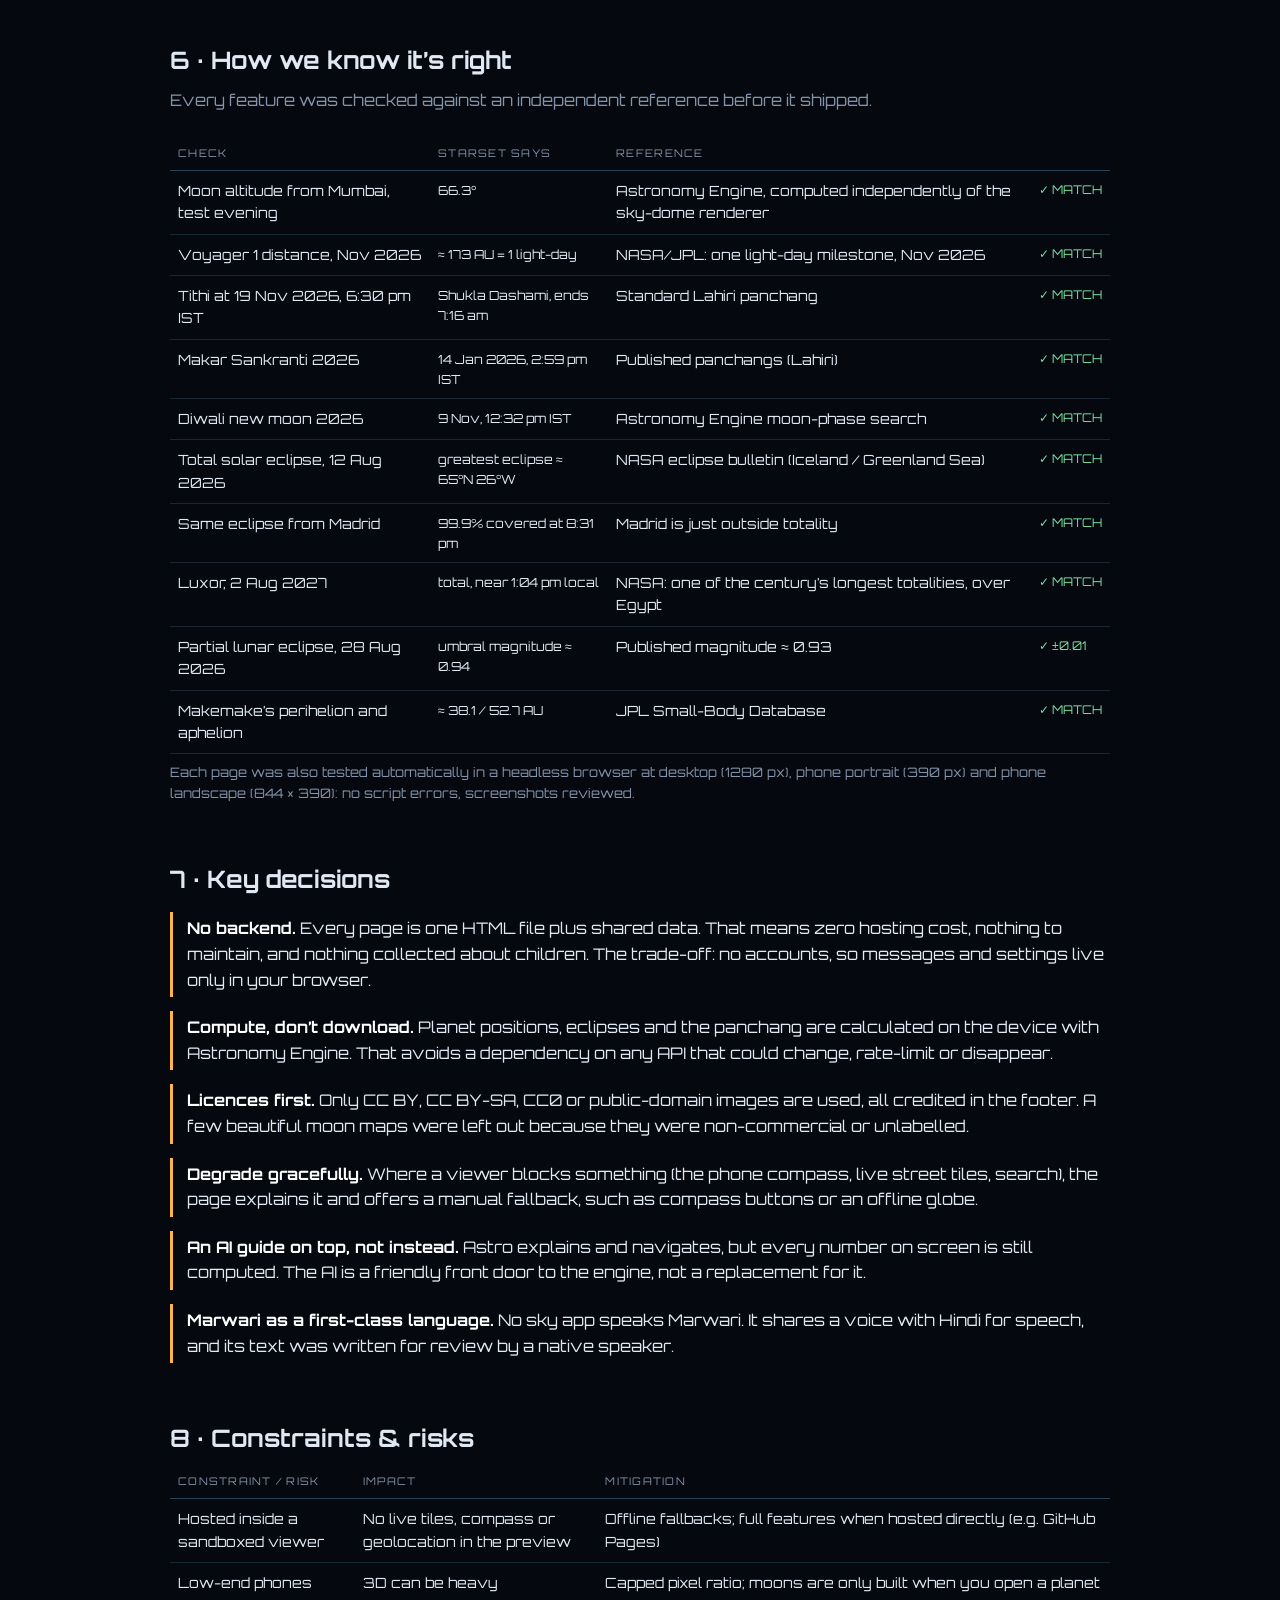
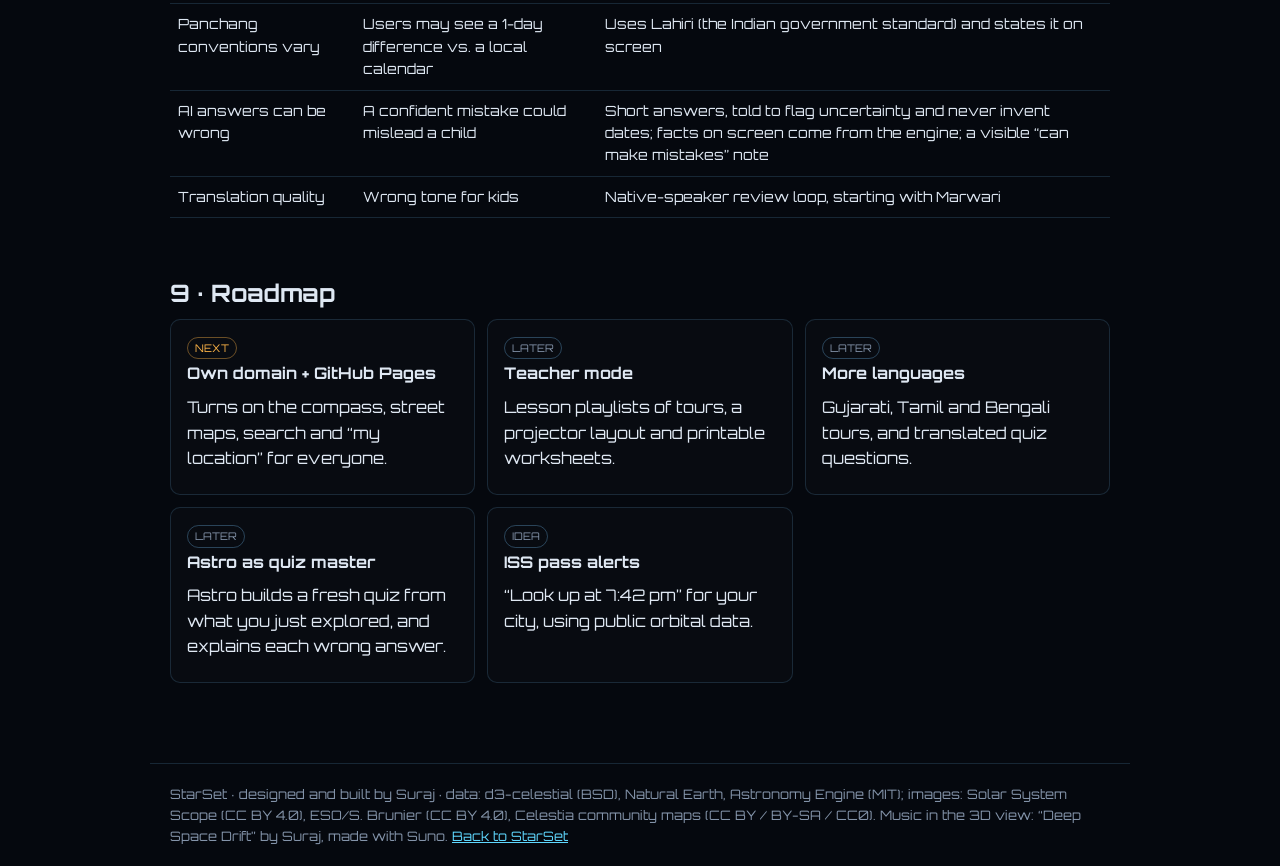
==== commit c1ef4e5b: "One modern button style across StarSet - ui.css, loaded last on every page: solid amber primary butt" ====
--- a/about.html
+++ b/about.html
@@ -61,9 +61,11 @@
 <script src="perf.js" defer></script>
 <script src="chat.js" defer></script>
 <script src="site.js" defer></script>
+<link href="https://fonts.googleapis.com/css2?family=Inter:wght@400;500;600&display=swap" rel="stylesheet">
+<link rel="stylesheet" href="ui.css">
 </head>
 <body>
-<header><a class="nb" href="index.html">← STARSET</a><span class="tag" style="margin-left:auto">Case study</span></header>
+<header><a class="nb" href="index.html">← StarSet</a><span class="tag" style="margin-left:auto">Case study</span></header>
 <main>
   <span class="tag">How StarSet is built</span>
   <h1>From a college project to a sky you can hold.</h1>
--- a/ui.css
+++ b/ui.css
@@ -0,0 +1,61 @@
+/* StarSet buttons — one modern system for every page. Loaded last in <head>, so it restyles each page's own button classes.
+   Primary = solid amber, no glow.  Secondary = quiet glass.  Selected = cyan tint.  Inter, sentence case, no letter-spacing. */
+:root{
+  --ui-font:'Inter',system-ui,-apple-system,'Segoe UI',sans-serif;
+  --ui-amber:#ffb547; --ui-amber-hi:#ffc670; --ui-amber-ink:#1b1100;
+  --ui-fill:rgba(255,255,255,.05); --ui-fill-hi:rgba(255,255,255,.1);
+  --ui-line:rgba(255,255,255,.12); --ui-line-hi:rgba(255,255,255,.24);
+  --ui-text:#e6edf6; --ui-sel:rgba(95,216,255,.16); --ui-sel-line:rgba(95,216,255,.55); --ui-sel-text:#8fe4ff;
+}
+
+/* ---------- secondary & toolbar buttons ---------- */
+.nb,.tb,.pb,.sty,
+#skyBtn,#tsBtn,#tourBtn,#quizBtn,#shareBtn,#musicBtn,
+.btn:not(.primary):not(.pri){
+  font-family:var(--ui-font)!important; font-weight:500; letter-spacing:0!important; text-transform:none!important;
+  border:1px solid var(--ui-line); background:var(--ui-fill); color:var(--ui-text); border-radius:8px;
+  box-shadow:none; text-shadow:none; cursor:pointer;
+  transition:background-color .15s ease,border-color .15s ease,color .15s ease,transform .1s ease;
+}
+.nb,.pb{font-size:13px; line-height:1.2}
+.nb{display:inline-flex; align-items:center; gap:6px; padding:7px 12px}
+.nb:hover,.tb:hover,.pb:hover,.sty:hover,
+#skyBtn:hover,#tsBtn:hover,#tourBtn:hover,#quizBtn:hover,#shareBtn:hover,#musicBtn:hover,
+.btn:not(.primary):not(.pri):hover{background:var(--ui-fill-hi); border-color:var(--ui-line-hi); color:#fff}
+
+/* selected / on */
+.tb.on,.pb.on,.sty.on,#tsBtn.on,#musicBtn[aria-pressed="true"]{background:var(--ui-sel); border-color:var(--ui-sel-line); color:var(--ui-sel-text)}
+.tb.on:hover,.pb.on:hover{background:rgba(95,216,255,.24); color:#b5eeff}
+/* amber accent (Now, Tonight) */
+.tb.amber{color:var(--ui-amber); border-color:rgba(255,181,71,.35); background:rgba(255,181,71,.06)}
+.tb.amber:hover{background:rgba(255,181,71,.14); border-color:rgba(255,181,71,.6); color:var(--ui-amber-hi)}
+
+/* ---------- primary buttons ---------- */
+.btn.primary,.btn.pri,.pb.pri,.go,.launch,#tsGo{
+  font-family:var(--ui-font)!important; font-weight:600; letter-spacing:0!important; text-transform:none!important;
+  background:var(--ui-amber); border:1px solid transparent; color:var(--ui-amber-ink); border-radius:10px;
+  box-shadow:inset 0 1px 0 rgba(255,255,255,.35),0 1px 2px rgba(0,0,0,.35); text-shadow:none;
+  transition:background-color .15s ease,transform .1s ease,box-shadow .15s ease;
+}
+.btn.primary:hover,.btn.pri:hover,.pb.pri:hover,.go:hover,.launch:hover,#tsGo:hover{background:var(--ui-amber-hi); color:var(--ui-amber-ink); transform:none}
+.pb.pri{border-radius:8px}
+
+/* links that act as buttons */
+.tlink,.tmore,.more,.tryastro{font-family:var(--ui-font)!important; letter-spacing:0!important; text-transform:none!important; text-shadow:none}
+
+/* pressed + keyboard focus, everywhere */
+.nb:active,.tb:active,.pb:active,.sty:active,.btn:active,.go:active,.launch:active,#tsGo:active,
+#skyBtn:active,#tsBtn:active,#tourBtn:active,#quizBtn:active,#shareBtn:active,#musicBtn:active{transform:scale(.97)}
+.nb:focus-visible,.tb:focus-visible,.pb:focus-visible,.sty:focus-visible,.btn:focus-visible,.go:focus-visible,.launch:focus-visible,.tlink:focus-visible,
+#skyBtn:focus-visible,#tsBtn:focus-visible,#tourBtn:focus-visible,#quizBtn:focus-visible,#shareBtn:focus-visible,#musicBtn:focus-visible,#tsGo:focus-visible{outline:2px solid #5fd8ff; outline-offset:2px}
+.tb:disabled,.pb:disabled,.btn:disabled{opacity:.4; cursor:default; transform:none}
+
+@media (max-width:600px){ .nb,.pb{font-size:12px} }
+@media (prefers-reduced-motion:reduce){ .nb,.tb,.pb,.btn,.go,.launch{transition:none} }
+
+/* 3D view on narrow phones: Tours and Quiz shrink to icons — line icons, not emoji */
+@media (max-width:440px){
+  #tourBtn::after,#quizBtn::after{content:''!important;display:inline-block;width:16px;height:16px;background:currentColor;-webkit-mask:var(--ic) center/contain no-repeat;mask:var(--ic) center/contain no-repeat}
+  #tourBtn{--ic:url("data:image/svg+xml,%3Csvg xmlns='http://www.w3.org/2000/svg' viewBox='0 0 24 24' fill='none' stroke='black' stroke-width='2' stroke-linecap='round'%3E%3Cpath d='M4 14v-2a8 8 0 0 1 16 0v2'/%3E%3Crect x='3' y='14' width='4' height='6' rx='1.5'/%3E%3Crect x='17' y='14' width='4' height='6' rx='1.5'/%3E%3C/svg%3E")}
+  #quizBtn{--ic:url("data:image/svg+xml,%3Csvg xmlns='http://www.w3.org/2000/svg' viewBox='0 0 24 24' fill='none' stroke='black' stroke-width='2' stroke-linecap='round' stroke-linejoin='round'%3E%3Cpath d='M8 21h8M12 17v4M7 4h10v5a5 5 0 0 1-10 0z'/%3E%3Cpath d='M17 6h3v1a3 3 0 0 1-3 3M7 6H4v1a3 3 0 0 0 3 3'/%3E%3C/svg%3E")}
+}
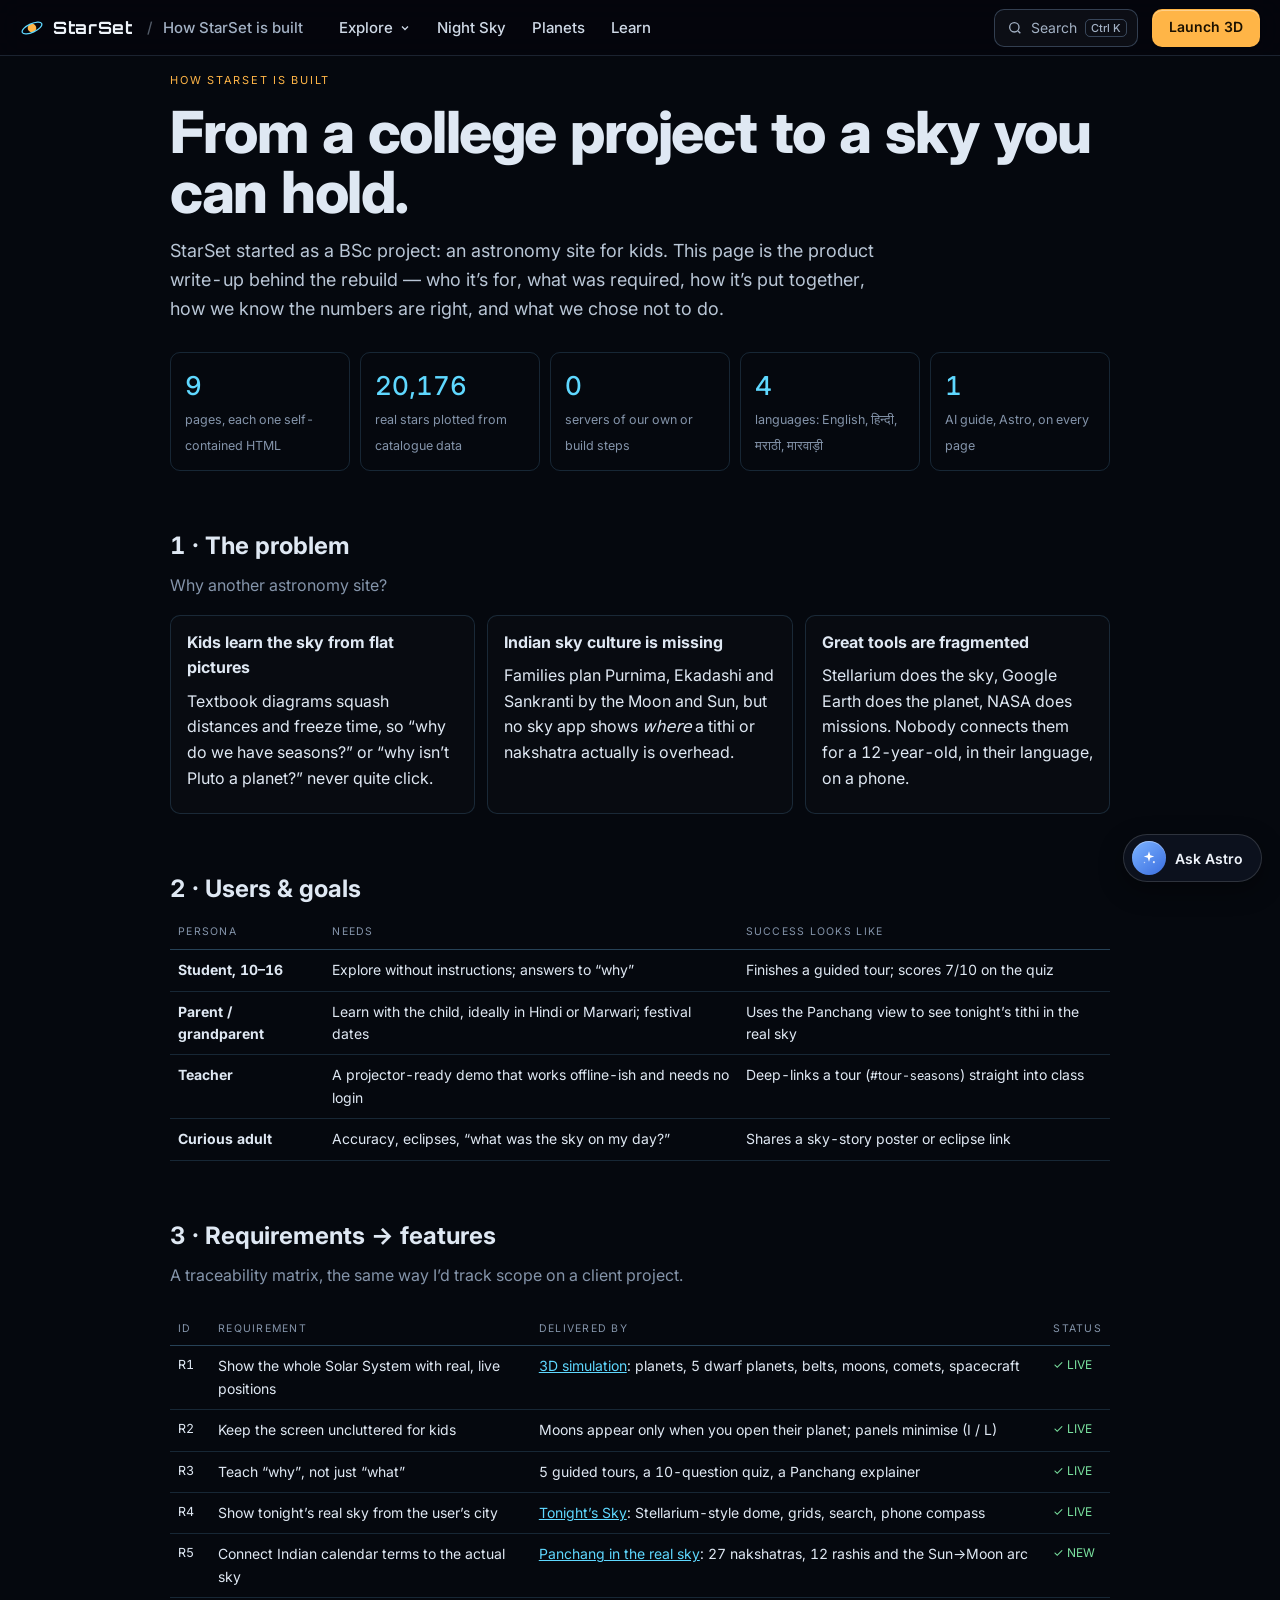
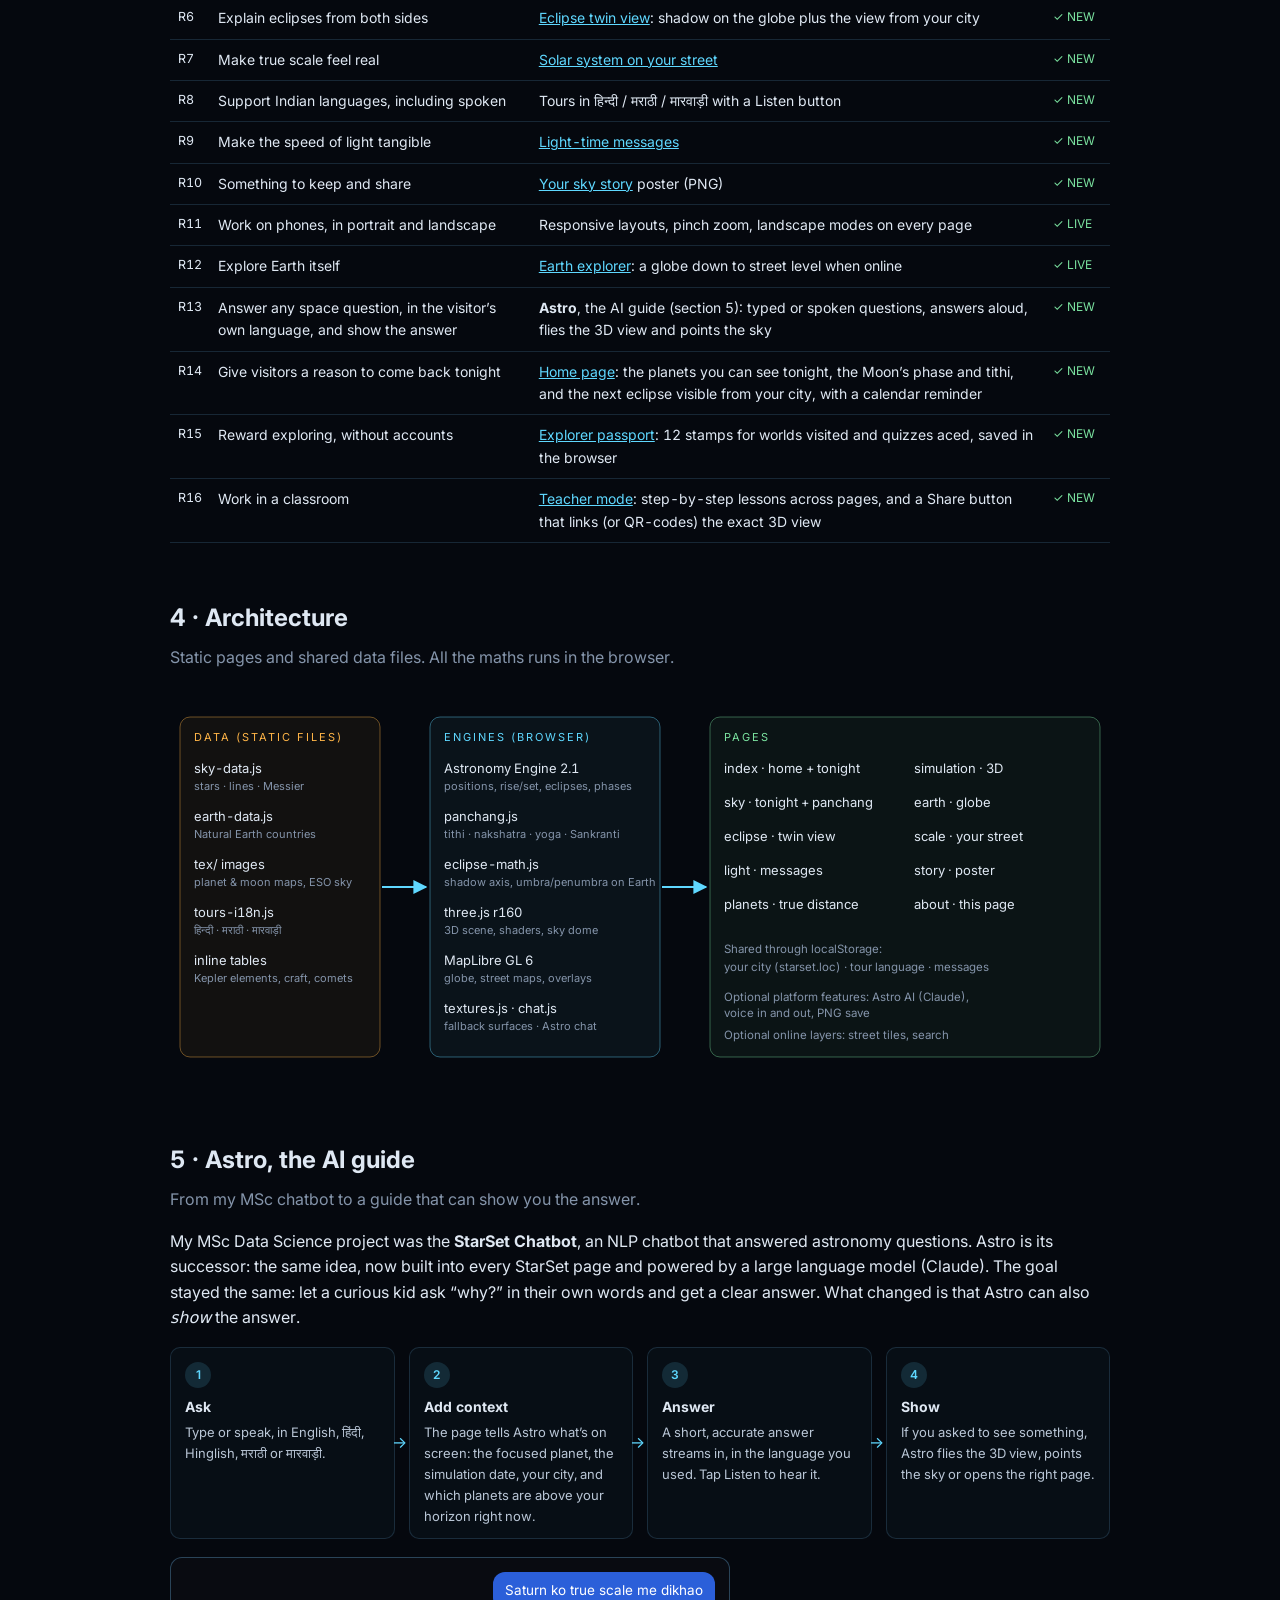
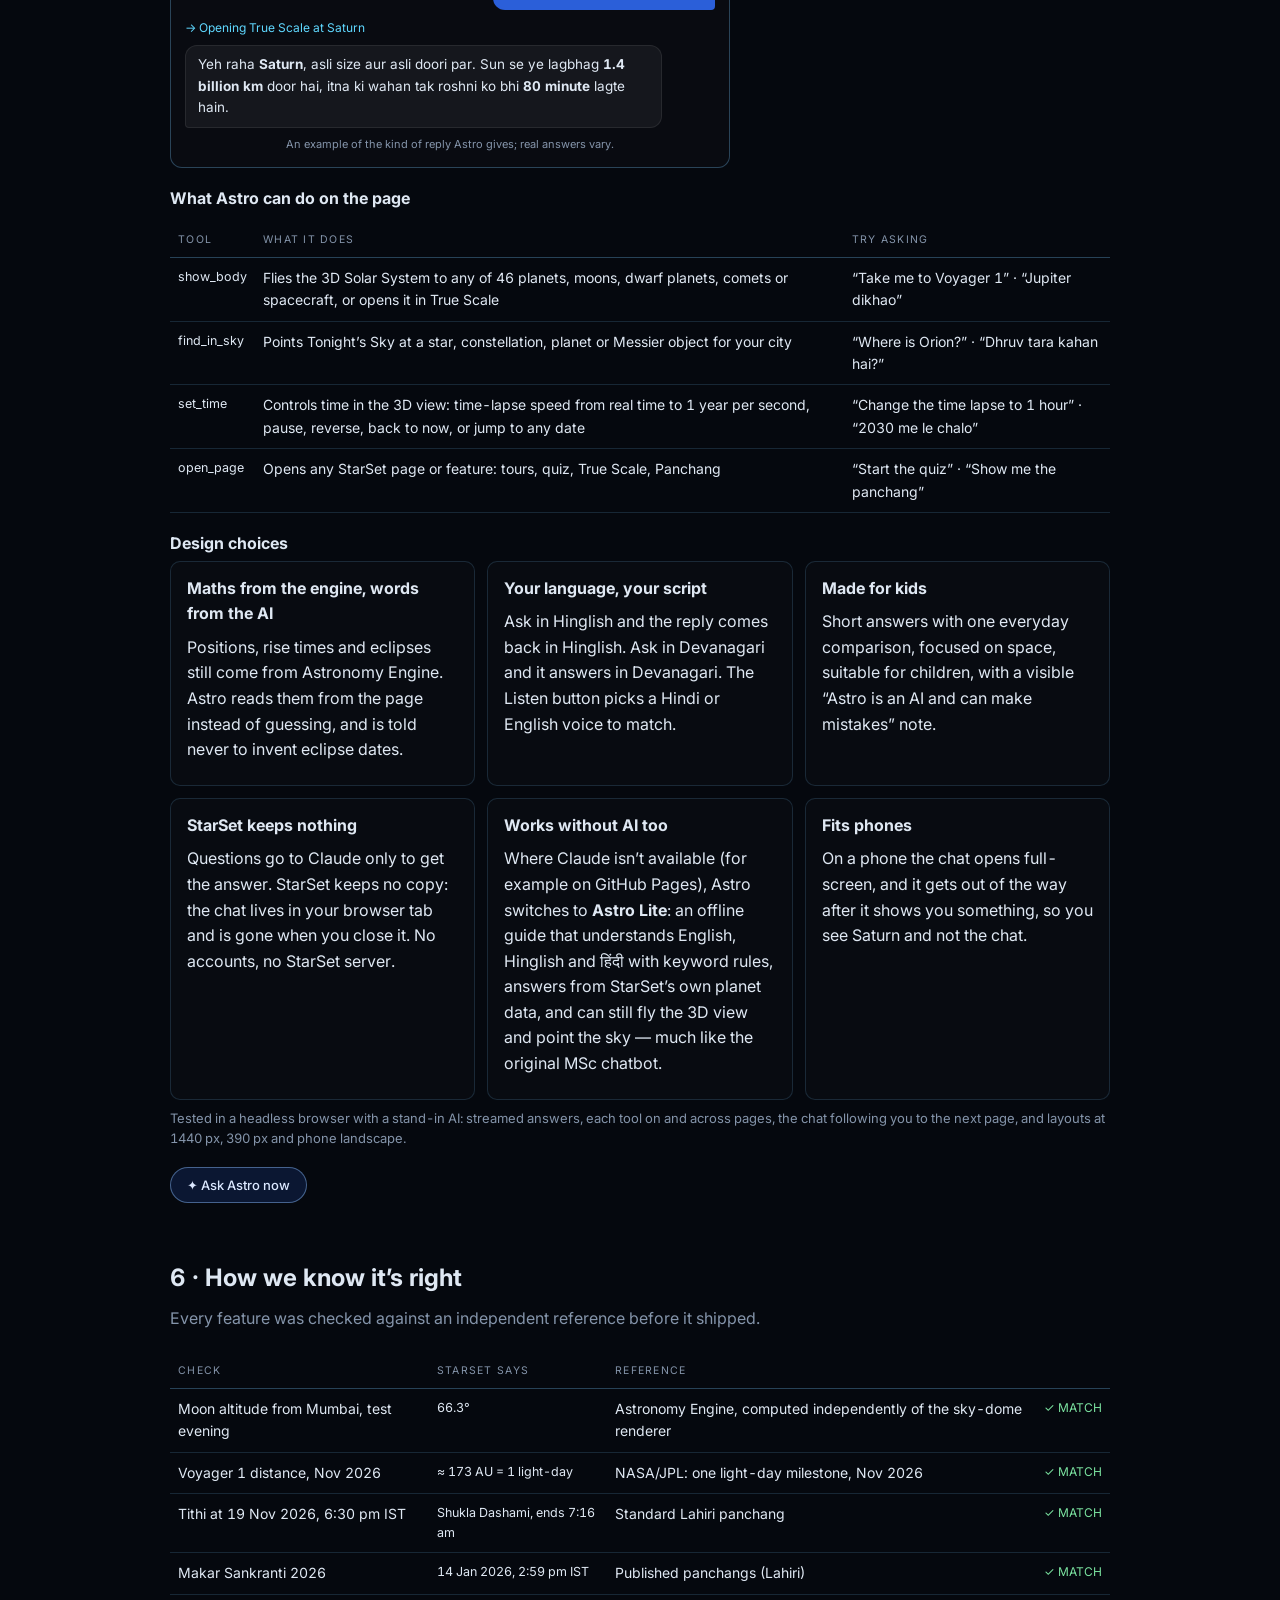
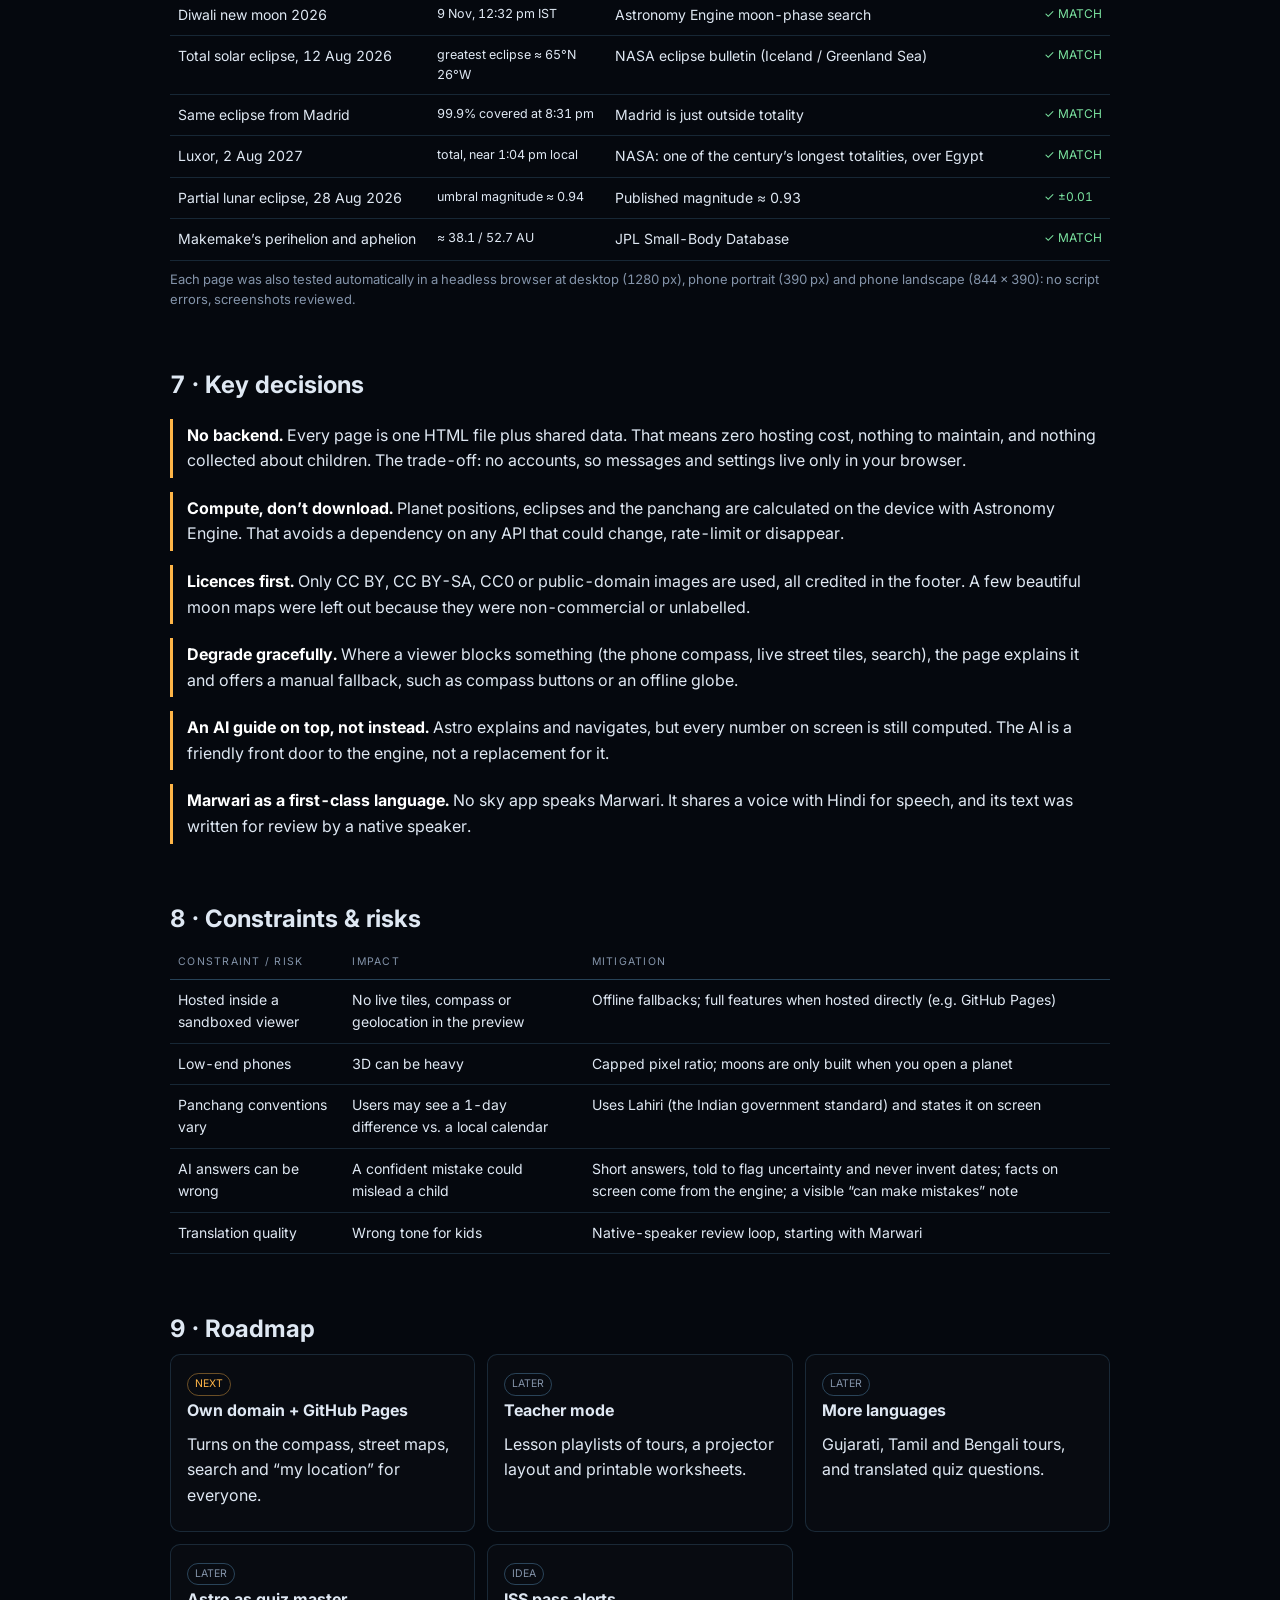
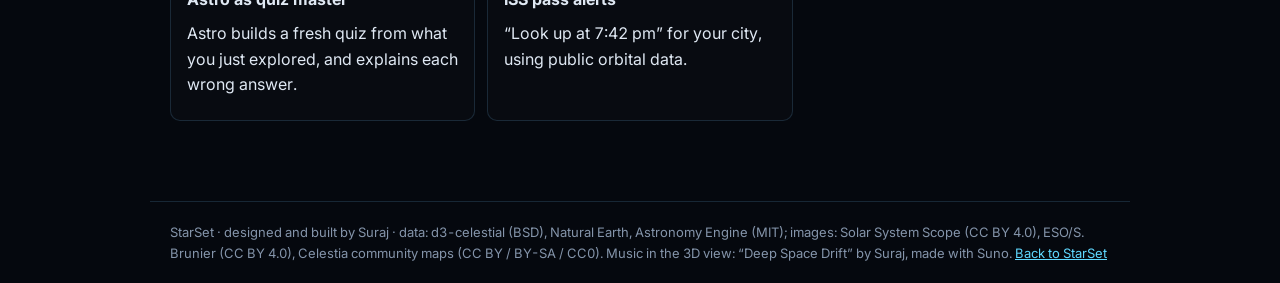
==== commit 7653cbe8: "One top bar and one typeface across StarSet - Every inner page (Night Sky, Eclipses, Scale, Light, S" ====
--- a/about.html
+++ b/about.html
@@ -17,7 +17,7 @@
 .nb{font-family:var(--mono);font-size:11px;letter-spacing:.12em;color:var(--muted);text-decoration:none;padding:6px 9px;border:1px solid var(--line);border-radius:6px}
 main{max-width:980px;margin:0 auto;padding:10px 20px 80px}
 .tag{font-family:var(--mono);font-size:11px;letter-spacing:.16em;text-transform:uppercase;color:var(--amber)}
-h1{font-family:Orbitron,sans-serif;font-weight:600;font-size:clamp(34px,6vw,58px);line-height:1.05;margin:10px 0 14px}
+h1{font-family:var(--sans);font-weight:800;letter-spacing:-.025em;font-size:clamp(34px,6vw,58px);line-height:1.05;margin:10px 0 14px}
 .lede{font-size:18px;color:#b9c6d6;max-width:720px}
 h2{font-size:24px;margin:56px 0 6px} h2+p.sub{color:var(--muted);margin-bottom:16px}
 h3{font-size:16px;margin:18px 0 4px}
@@ -64,8 +64,17 @@
 <link href="https://fonts.googleapis.com/css2?family=Inter:wght@400;500;600&display=swap" rel="stylesheet">
 <link rel="stylesheet" href="ui.css">
 </head>
-<body>
-<header><a class="nb" href="index.html">← StarSet</a><span class="tag" style="margin-left:auto">Case study</span></header>
+<body class="has-ssn ssn-pad">
+<header class="ssn" id="ssn">
+  <a class="ssn-logo" href="index.html" aria-label="StarSet home"><svg width="24" height="24" viewBox="0 0 28 28" aria-hidden="true"><circle cx="14" cy="14" r="5" fill="#ffb547"/><ellipse cx="14" cy="14" rx="12.5" ry="5" fill="none" stroke="#5fd8ff" stroke-width="1.4" transform="rotate(-25 14 14)"/></svg><span>StarSet</span></a>
+  <span class="ssn-page"><i aria-hidden="true">/</i>How StarSet is built</span>
+  <nav class="ssn-links" aria-label="Main"><button class="ssn-ex" type="button" aria-expanded="false" aria-controls="ssnPanel">Explore <svg width="12" height="12" viewBox="0 0 24 24" fill="none" stroke="currentColor" stroke-width="2.5" aria-hidden="true"><path d="m6 9 6 6 6-6"/></svg></button><a href="sky.html">Night Sky</a><a href="planets.html">Planets</a><a href="index.html#learn">Learn</a></nav>
+  <span class="ssn-gap"></span>
+  
+  <button class="ssn-search" type="button" aria-label="Search StarSet"><svg width="16" height="16" viewBox="0 0 24 24" fill="none" stroke="currentColor" stroke-width="2" aria-hidden="true"><circle cx="11" cy="11" r="7"/><path d="m20 20-3.5-3.5"/></svg><span>Search</span><kbd>⌘K</kbd></button>
+  <a class="btn pri ssn-launch" href="simulation.html">Launch 3D</a>
+  <button class="ssn-menu" type="button" aria-label="Menu" aria-expanded="false" aria-controls="ssnPanel"><svg width="20" height="20" viewBox="0 0 24 24" fill="none" stroke="currentColor" stroke-width="2" aria-hidden="true"><path d="M4 7h16M4 12h16M4 17h16"/></svg></button>
+</header>
 <main>
   <span class="tag">How StarSet is built</span>
   <h1>From a college project to a sky you can hold.</h1>
--- a/ui.css
+++ b/ui.css
@@ -59,3 +59,90 @@
   #tourBtn{--ic:url("data:image/svg+xml,%3Csvg xmlns='http://www.w3.org/2000/svg' viewBox='0 0 24 24' fill='none' stroke='black' stroke-width='2' stroke-linecap='round'%3E%3Cpath d='M4 14v-2a8 8 0 0 1 16 0v2'/%3E%3Crect x='3' y='14' width='4' height='6' rx='1.5'/%3E%3Crect x='17' y='14' width='4' height='6' rx='1.5'/%3E%3C/svg%3E")}
   #quizBtn{--ic:url("data:image/svg+xml,%3Csvg xmlns='http://www.w3.org/2000/svg' viewBox='0 0 24 24' fill='none' stroke='black' stroke-width='2' stroke-linecap='round' stroke-linejoin='round'%3E%3Cpath d='M8 21h8M12 17v4M7 4h10v5a5 5 0 0 1-10 0z'/%3E%3Cpath d='M17 6h3v1a3 3 0 0 1-3 3M7 6H4v1a3 3 0 0 0 3 3'/%3E%3C/svg%3E")}
 }
+
+/* "Start the journey": on hover (or keyboard focus) a little Solar System flows in behind the label in 0.9 s —
+   the Sun in the centre, planets circling it on tilted orbits; the border fades away. */
+.btn.jbtn{position:relative;overflow:hidden;isolation:isolate;transition:background-color .9s cubic-bezier(.2,.7,.2,1),color .9s cubic-bezier(.2,.7,.2,1),border-color .9s,box-shadow .9s,transform .1s ease}
+.jbtn .jtx{position:relative;z-index:1}
+.jss{position:absolute;inset:0;z-index:0;pointer-events:none;opacity:0;transform:scale(.55);transform-origin:center;
+  transition:opacity .9s cubic-bezier(.2,.7,.2,1),transform .9s cubic-bezier(.2,.7,.2,1);
+  background:radial-gradient(1px 1px at 72% 28%,#fff,transparent),radial-gradient(1px 1px at 88% 70%,rgba(255,255,255,.8),transparent),radial-gradient(1px 1px at 55% 80%,rgba(255,255,255,.6),transparent),radial-gradient(1px 1px at 94% 22%,rgba(255,255,255,.7),transparent),
+    radial-gradient(90% 160% at 50% 50%,#1d2848 0%,#0b1122 55%,#05070e 100%)}
+.jss b{position:absolute;left:50%;top:50%;width:18px;height:18px;margin:-9px 0 0 -9px;border-radius:50%;background:radial-gradient(circle at 40% 40%,#fff7d6,#ffbf55 50%,#e8761a);box-shadow:0 0 14px 4px rgba(255,170,60,.45)}
+.jss i{--k:.3;position:absolute;left:50%;top:50%;width:calc(var(--r) * 2);height:calc(var(--r) * 2 * var(--k));margin:calc(var(--r) * var(--k) * -1) 0 0 calc(var(--r) * -1);
+  border-radius:50%;border:1px solid rgba(170,205,255,.2)}
+/* each planet runs round its (tilted, so elliptical) orbit: side-to-side and up-and-down eased motions a quarter-turn apart */
+.jss u{position:absolute;left:0;top:50%;width:0;height:0;animation:jx calc(var(--t) / 2) ease-in-out var(--d) infinite alternate;animation-play-state:paused}
+.jss u::after{content:'';position:absolute;width:var(--s);height:var(--s);border-radius:50%;background:var(--c);box-shadow:0 0 6px var(--c);
+  animation:jy calc(var(--t) / 2) ease-in-out calc(var(--d) - var(--t) / 4) infinite alternate;animation-play-state:inherit}
+@keyframes jx{from{left:0}to{left:100%}}
+@keyframes jy{from{transform:translate(-50%,calc(-50% - var(--r) * var(--k)))}to{transform:translate(-50%,calc(-50% + var(--r) * var(--k)))}}
+.btn.jbtn:hover,.btn.jbtn:focus-visible{background:#0b1122;color:#fff;border-color:transparent;box-shadow:0 8px 24px rgba(0,0,0,.45)}
+.jbtn .jtx{transition:text-shadow .9s} .jbtn:hover .jtx,.jbtn:focus-visible .jtx{text-shadow:0 1px 3px rgba(0,0,0,.9),0 0 12px rgba(5,7,14,.85)}
+.jbtn:hover .jss,.jbtn:focus-visible .jss{opacity:1;transform:none}
+.jbtn:hover .jss u,.jbtn:focus-visible .jss u{animation-play-state:running}
+@media (prefers-reduced-motion:reduce){ .jss u,.jss u::after{animation:none} .jss{transform:none} }
+
+/* One type family across StarSet: Inter for everything you read (the inner pages used to set all text in Orbitron).
+   The Planets page keeps Orbitron only for its big cinematic headlines (--display). */
+:root{--sans:'Inter',system-ui,-apple-system,'Segoe UI',sans-serif; --mono:'Inter',system-ui,-apple-system,'Segoe UI',sans-serif}
+body{font-variant-numeric:tabular-nums}
+
+/* ================= Shared top bar (.ssn) — the same bar as the home page, on every inner page ================= */
+.has-ssn{--ssn-h:56px}
+@media (max-width:820px){ .has-ssn{--ssn-h:52px} }
+@media (orientation:landscape) and (max-height:500px){ .has-ssn{--ssn-h:44px} }
+.ssn{position:fixed;top:0;left:0;right:0;z-index:30;max-width:none;margin:0;width:auto;height:var(--ssn-h);box-sizing:border-box;display:flex;align-items:center;gap:14px;padding:0 20px;
+  background:rgba(4,6,13,.8);backdrop-filter:blur(14px);-webkit-backdrop-filter:blur(14px);border-bottom:1px solid rgba(150,190,235,.16);
+  font:500 15px/1.2 var(--ui-font);color:#eef3f9;letter-spacing:0;text-transform:none}
+.ssn *{box-sizing:border-box}
+.ssn a{text-decoration:none;color:inherit}
+.ssn-logo{display:flex;align-items:center;gap:9px;font:700 17px 'Orbitron',var(--ui-font);letter-spacing:.04em;white-space:nowrap;flex:none}
+.ssn-page{display:flex;align-items:center;gap:10px;color:#a3b1c4;font-size:15px;font-weight:500;white-space:nowrap;overflow:hidden;text-overflow:ellipsis;min-width:0}
+.ssn-page i{font-style:normal;color:rgba(163,177,196,.5)}
+.ssn-links{display:flex;align-items:center;gap:2px;margin-left:10px}
+.ssn-links>a,.ssn-links>button{display:inline-flex;align-items:center;gap:6px;min-height:38px;padding:0 12px;border-radius:8px;font:500 15px var(--ui-font);color:#cfd9e6;background:none;border:0;cursor:pointer}
+.ssn-links>a:hover,.ssn-links>button:hover,.ssn-links>button[aria-expanded="true"]{color:#fff;background:rgba(255,255,255,.06)}
+.ssn-links>a[aria-current="page"]{color:#fff;box-shadow:inset 0 -2px 0 #ffb547;border-radius:8px 8px 0 0}
+.ssn-gap{flex:1;min-width:0}
+.ssn-slot{display:flex;align-items:center;gap:10px;flex:none;min-width:0}
+.ssn-slot select{min-height:36px;max-width:200px;padding:0 10px;border-radius:8px;border:1px solid rgba(150,190,235,.32);background:#0b1120;color:#eef3f9;font:14px var(--ui-font)}
+.ssn-search{display:inline-flex;align-items:center;gap:8px;min-height:38px;padding:0 10px 0 12px;border-radius:10px;border:1px solid rgba(150,190,235,.28);background:rgba(255,255,255,.04);color:#a3b1c4;font:14px var(--ui-font);cursor:pointer;flex:none}
+.ssn-search:hover{border-color:#5fd8ff;color:#fff}
+.ssn-search kbd{font:500 11px var(--ui-font);border:1px solid rgba(150,190,235,.32);border-radius:5px;padding:1px 5px;color:#a3b1c4}
+.ssn .btn.ssn-launch{min-height:38px;padding:0 16px;font-size:14px;flex:none;display:inline-flex;align-items:center}
+.ssn-menu{display:none;width:40px;height:40px;border-radius:10px;border:1px solid rgba(150,190,235,.28);background:none;color:#cfd9e6;align-items:center;justify-content:center;cursor:pointer;flex:none}
+.ssn-search:focus-visible,.ssn-menu:focus-visible,.ssn-links>*:focus-visible,.ssn-logo:focus-visible{outline:2px solid #5fd8ff;outline-offset:2px}
+@media (max-width:1100px){ .ssn-links>a{display:none} }
+@media (max-width:1000px){ .ssn-search{width:38px;padding:0;justify-content:center} .ssn-search span,.ssn-search kbd{display:none} .ssn-links{margin-left:0} }
+@media (max-width:820px){
+  .ssn{gap:8px;padding:0 10px} .ssn-links,.ssn .btn.ssn-launch{display:none} .ssn-menu{display:inline-flex}
+  .ssn-search{width:40px;height:40px;padding:0;justify-content:center} .ssn-search span,.ssn-search kbd{display:none}
+  .ssn-page{font-size:14px} .ssn-slot select{max-width:140px;font-size:13px}
+}
+@media (max-width:520px){ .ssn-logo span{display:none} .ssn-page i{display:none} }
+@media (orientation:landscape) and (max-height:500px){ .ssn{padding:0 10px;gap:8px} .ssn-logo{font-size:15px} .ssn-menu,.ssn-search{width:36px;height:36px;min-height:36px} .ssn .btn.ssn-launch{min-height:32px} }
+.ssn-pad{padding-top:var(--ssn-h)}
+
+/* Explore panel + search, opened from the shared bar (built by site.js) */
+.ssn-panel{position:fixed;left:0;right:0;top:var(--ssn-h);z-index:29;background:rgba(7,10,20,.97);border-bottom:1px solid rgba(150,190,235,.16);box-shadow:0 30px 60px rgba(0,0,0,.6);font:400 15px/1.45 var(--ui-font);color:#eef3f9;max-height:calc(100% - var(--ssn-h));overflow:auto}
+.ssn-panel[hidden]{display:none}
+.ssn-panel .g{max-width:1320px;margin:0 auto;padding:20px 24px 24px;display:grid;grid-template-columns:repeat(4,minmax(0,1fr));gap:20px}
+.ssn-panel h4{margin:0 0 6px;font-size:12px;font-weight:600;letter-spacing:.1em;text-transform:uppercase;color:#5fd8ff}
+.ssn-panel a{display:block;padding:8px 10px;border-radius:9px;text-decoration:none;color:inherit}
+.ssn-panel a:hover,.ssn-panel a[aria-current="page"]{background:rgba(255,255,255,.06)}
+.ssn-panel a b{display:block;font-weight:600;font-size:15px} .ssn-panel a span{display:block;font-size:13px;color:#a3b1c4}
+.ssn-panel .mob{display:none}
+@media (max-width:820px){ .ssn-panel{bottom:0} .ssn-panel .g{grid-template-columns:repeat(2,minmax(0,1fr));padding:16px} .ssn-panel .mob{display:block} }
+@media (max-width:560px){ .ssn-panel .g{grid-template-columns:minmax(0,1fr)} }
+.ssn-q{position:fixed;inset:0;z-index:60;background:rgba(0,0,0,.55);backdrop-filter:blur(3px);display:flex;justify-content:center;align-items:flex-start;padding:calc(var(--ssn-h,56px) + 10px) 12px 12px;font:400 15px var(--ui-font);color:#eef3f9}
+.ssn-q[hidden]{display:none}
+.ssn-q .box{width:min(560px,100%);background:#0b1120;border:1px solid rgba(150,190,235,.32);border-radius:14px;box-shadow:0 24px 60px rgba(0,0,0,.6);overflow:hidden}
+.ssn-q label{display:flex;align-items:center;gap:10px;padding:0 14px;min-height:52px;border-bottom:1px solid rgba(150,190,235,.16)}
+.ssn-q input{flex:1;min-width:0;border:0;background:none;outline:none;color:inherit;font:16px var(--ui-font)}
+.ssn-q .res{max-height:min(60vh,440px);overflow:auto;padding:6px}
+.ssn-q .res a{display:flex;align-items:center;gap:12px;padding:9px 10px;border-radius:9px;text-decoration:none;color:inherit}
+.ssn-q .res a.hl,.ssn-q .res a:hover{background:rgba(95,216,255,.1)}
+.ssn-q .res i{flex:none;width:26px;height:26px;border-radius:50%;display:grid;place-items:center;font:700 11px var(--ui-font);font-style:normal;color:#0b1120}
+.ssn-q .res b{font-weight:600} .ssn-q .res small{display:block;color:#a3b1c4;font-size:13px}
+.ssn-q .hint{padding:10px 14px;color:#a3b1c4;font-size:13px}
